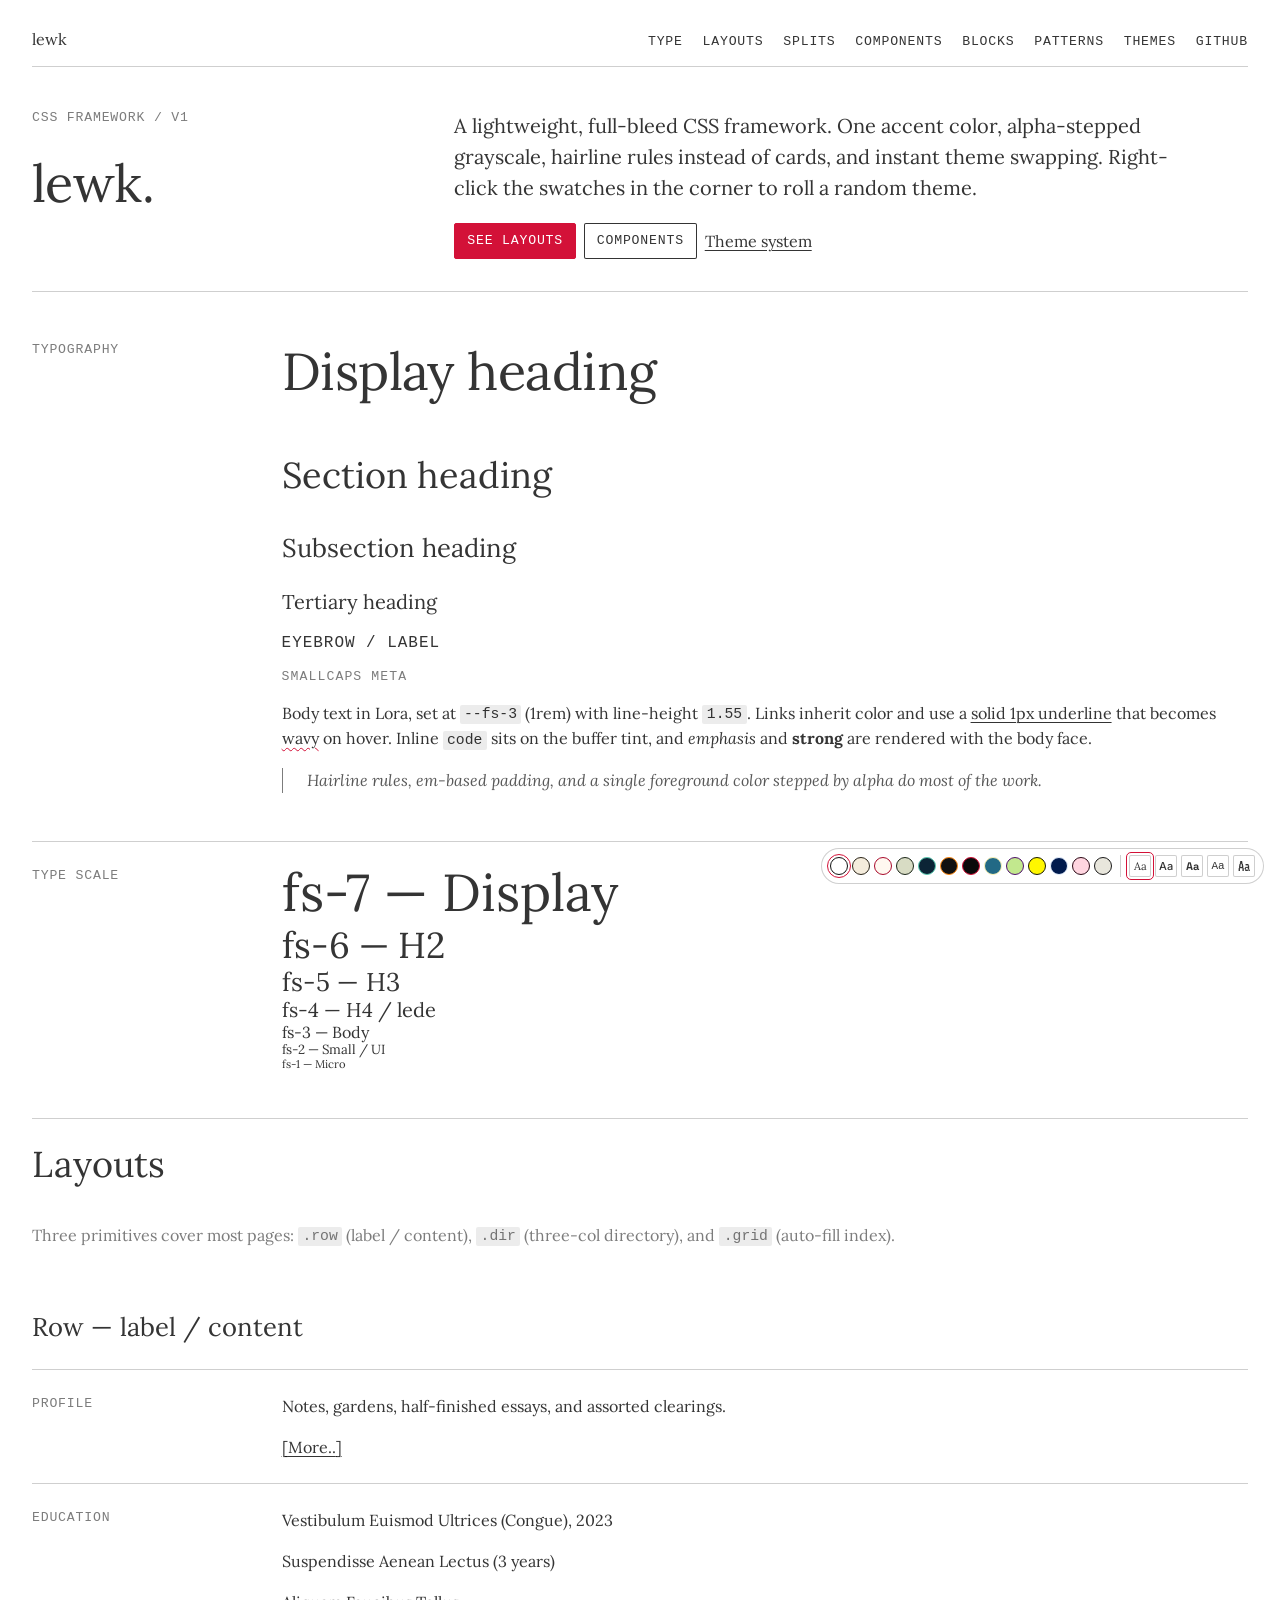
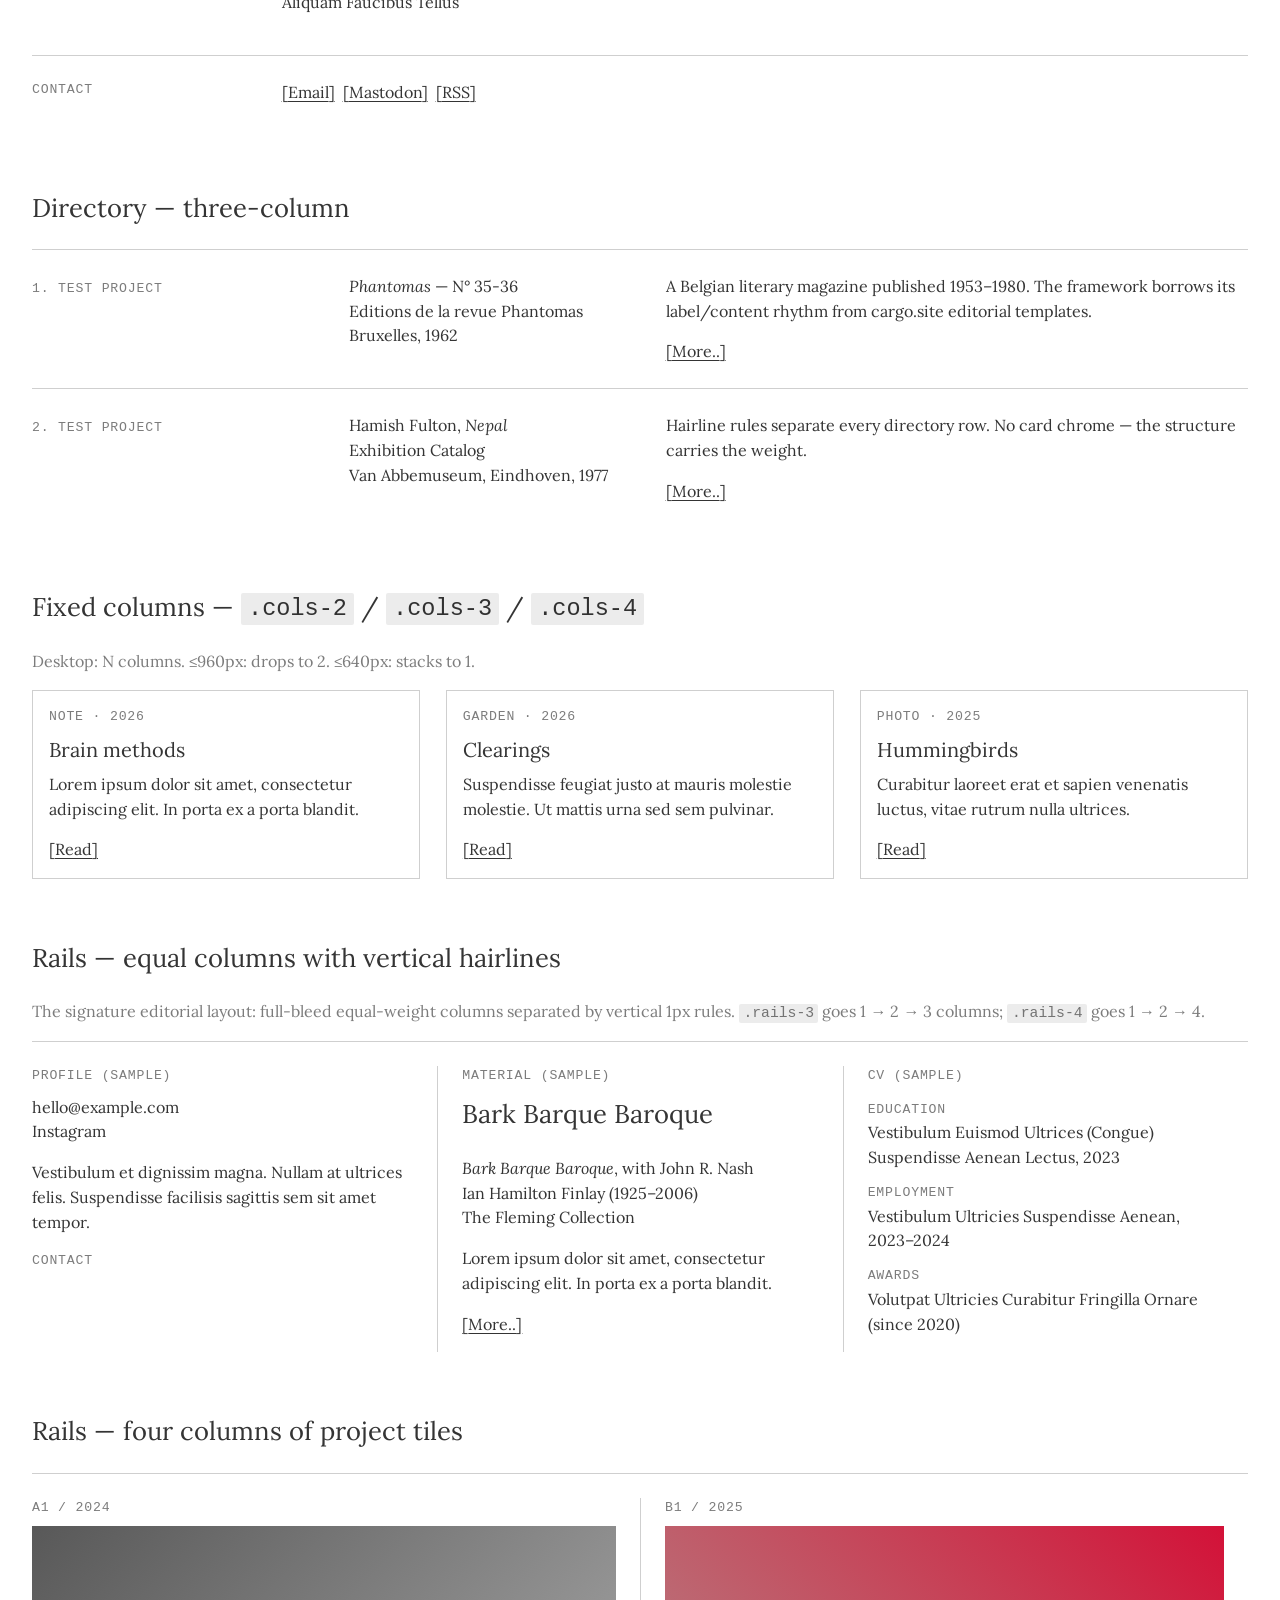
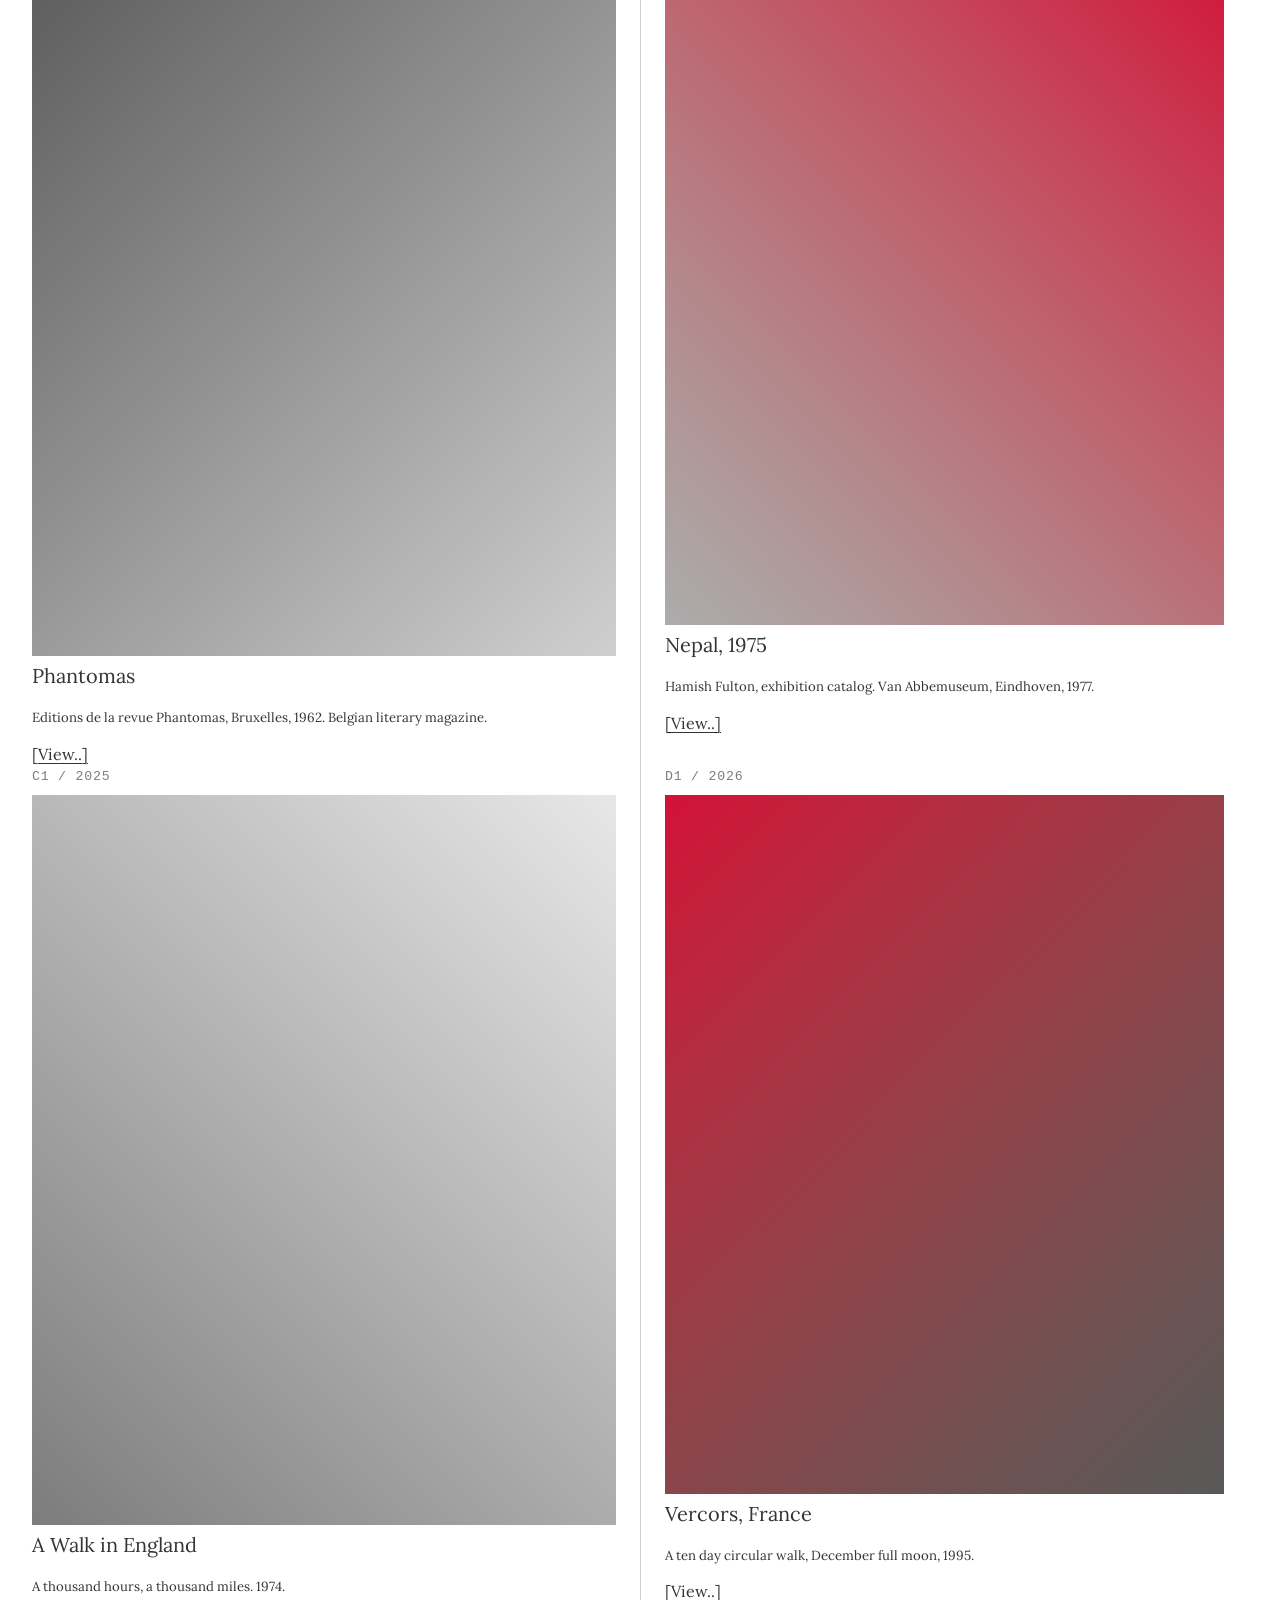
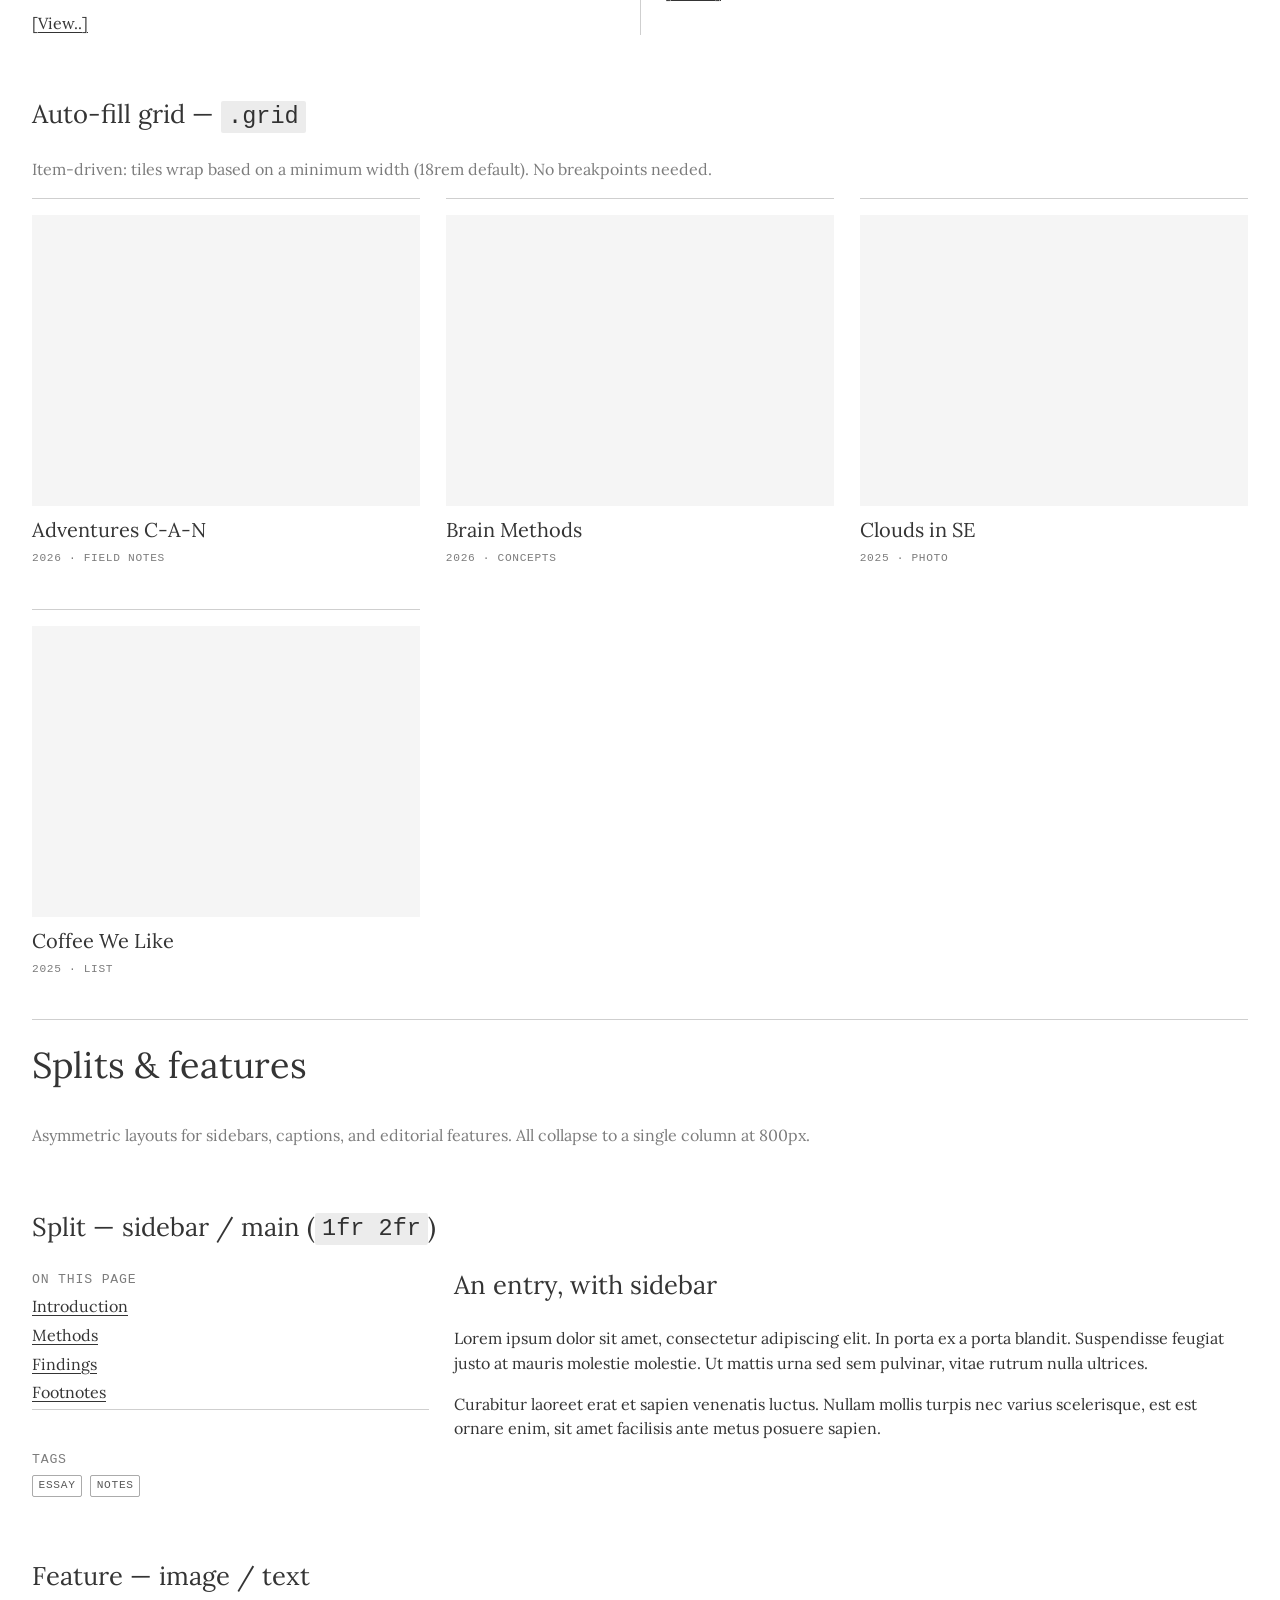
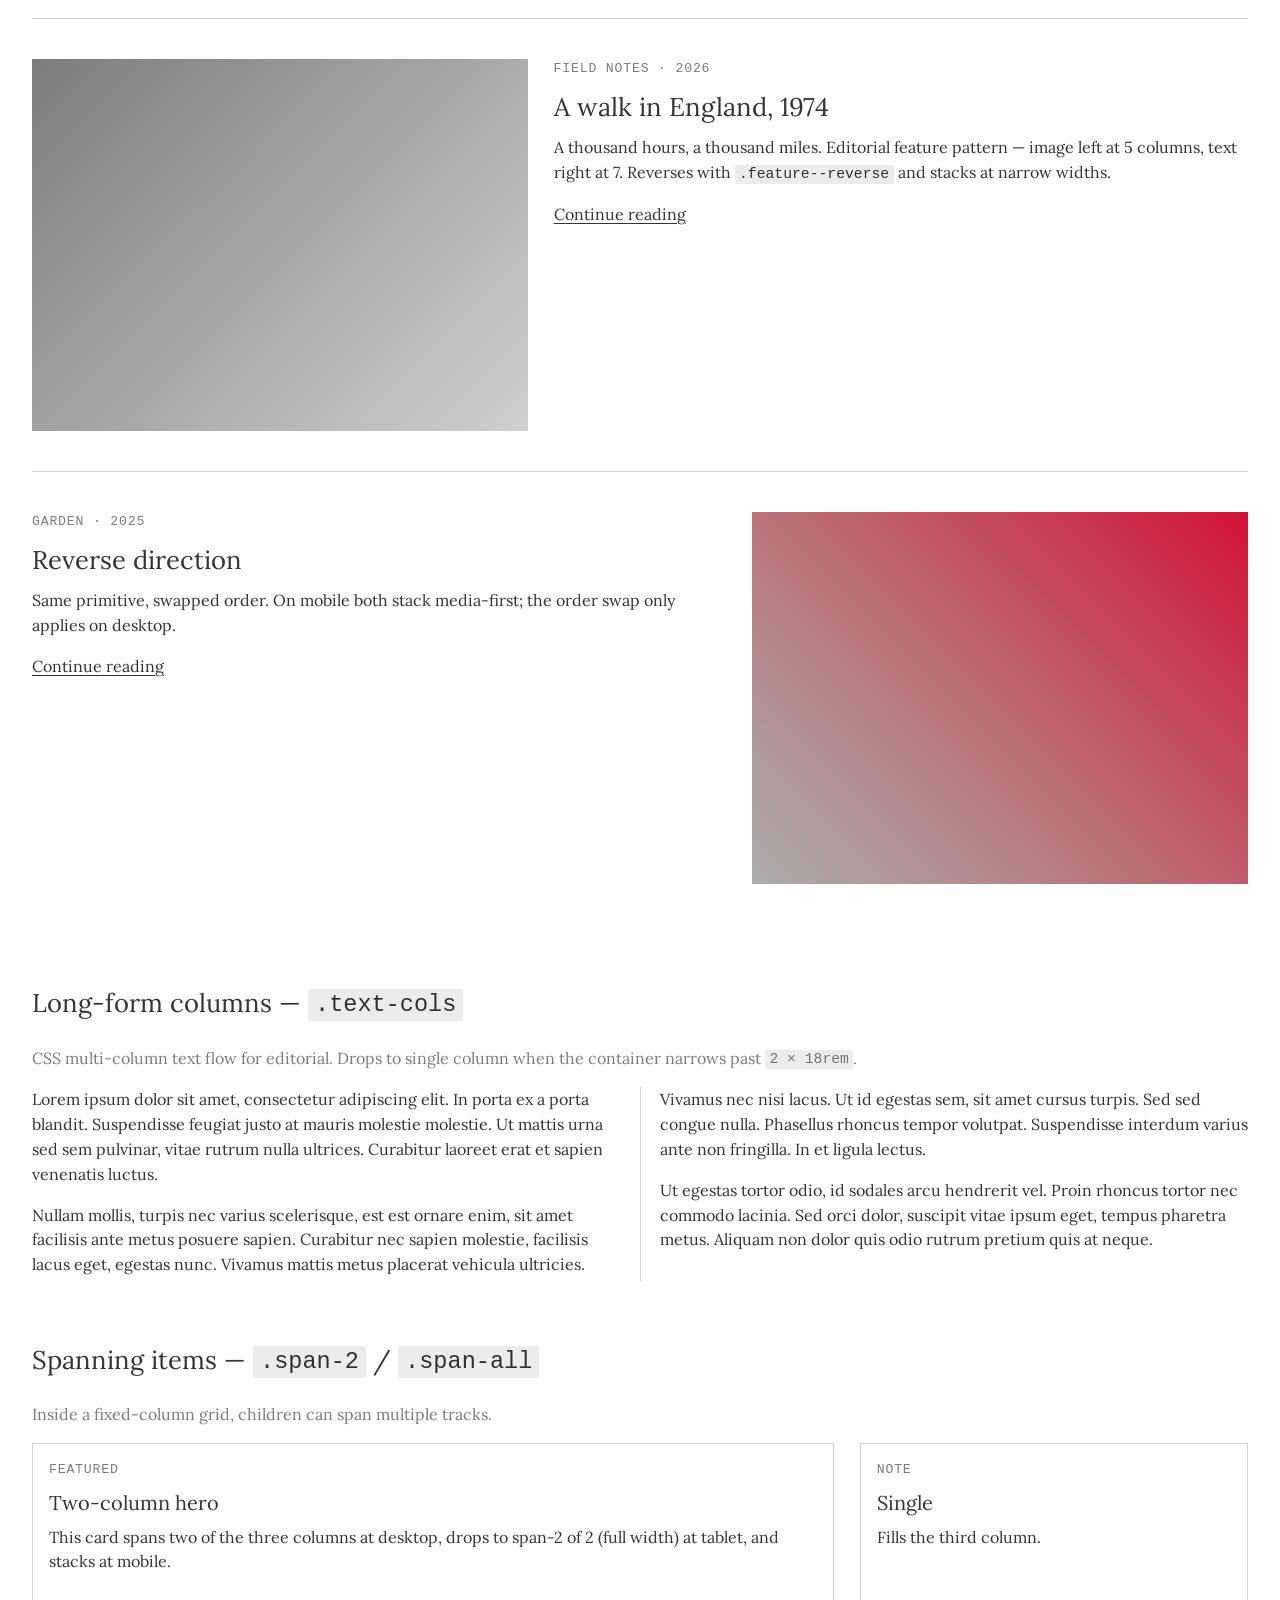
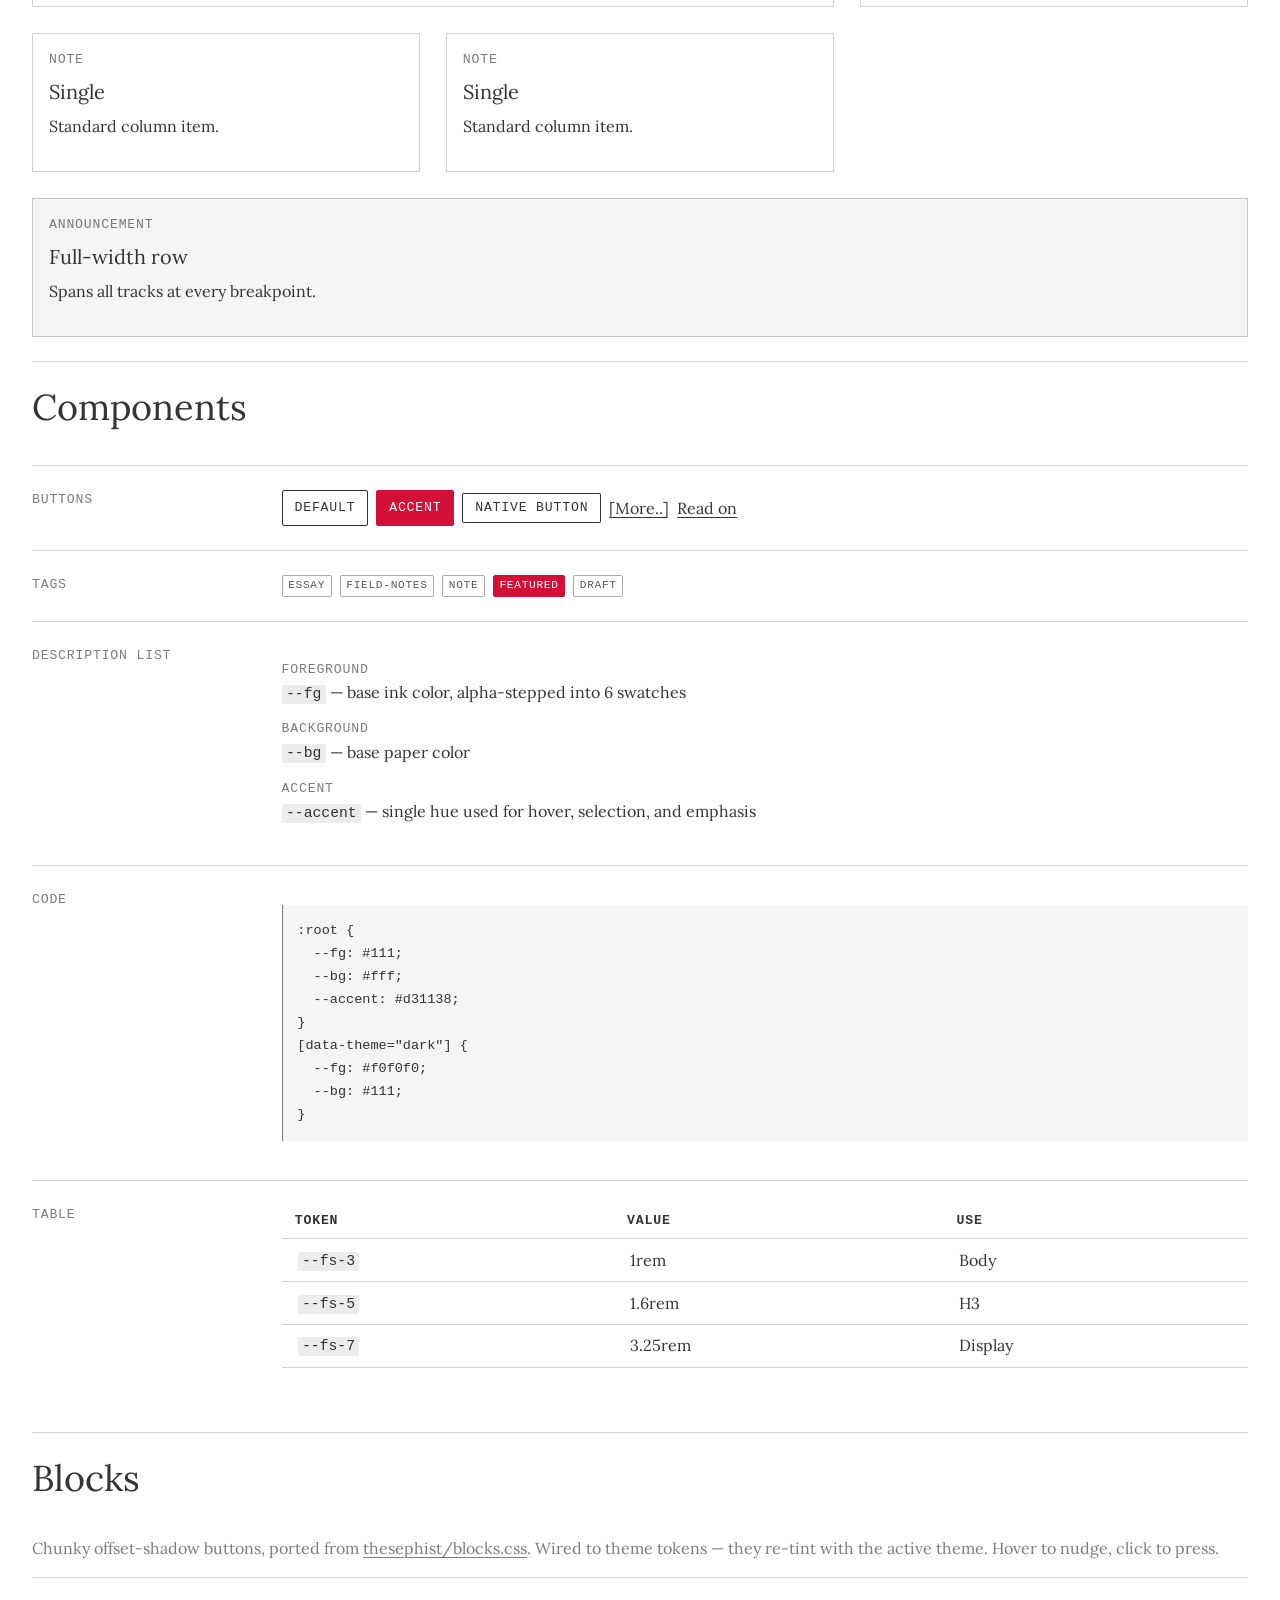
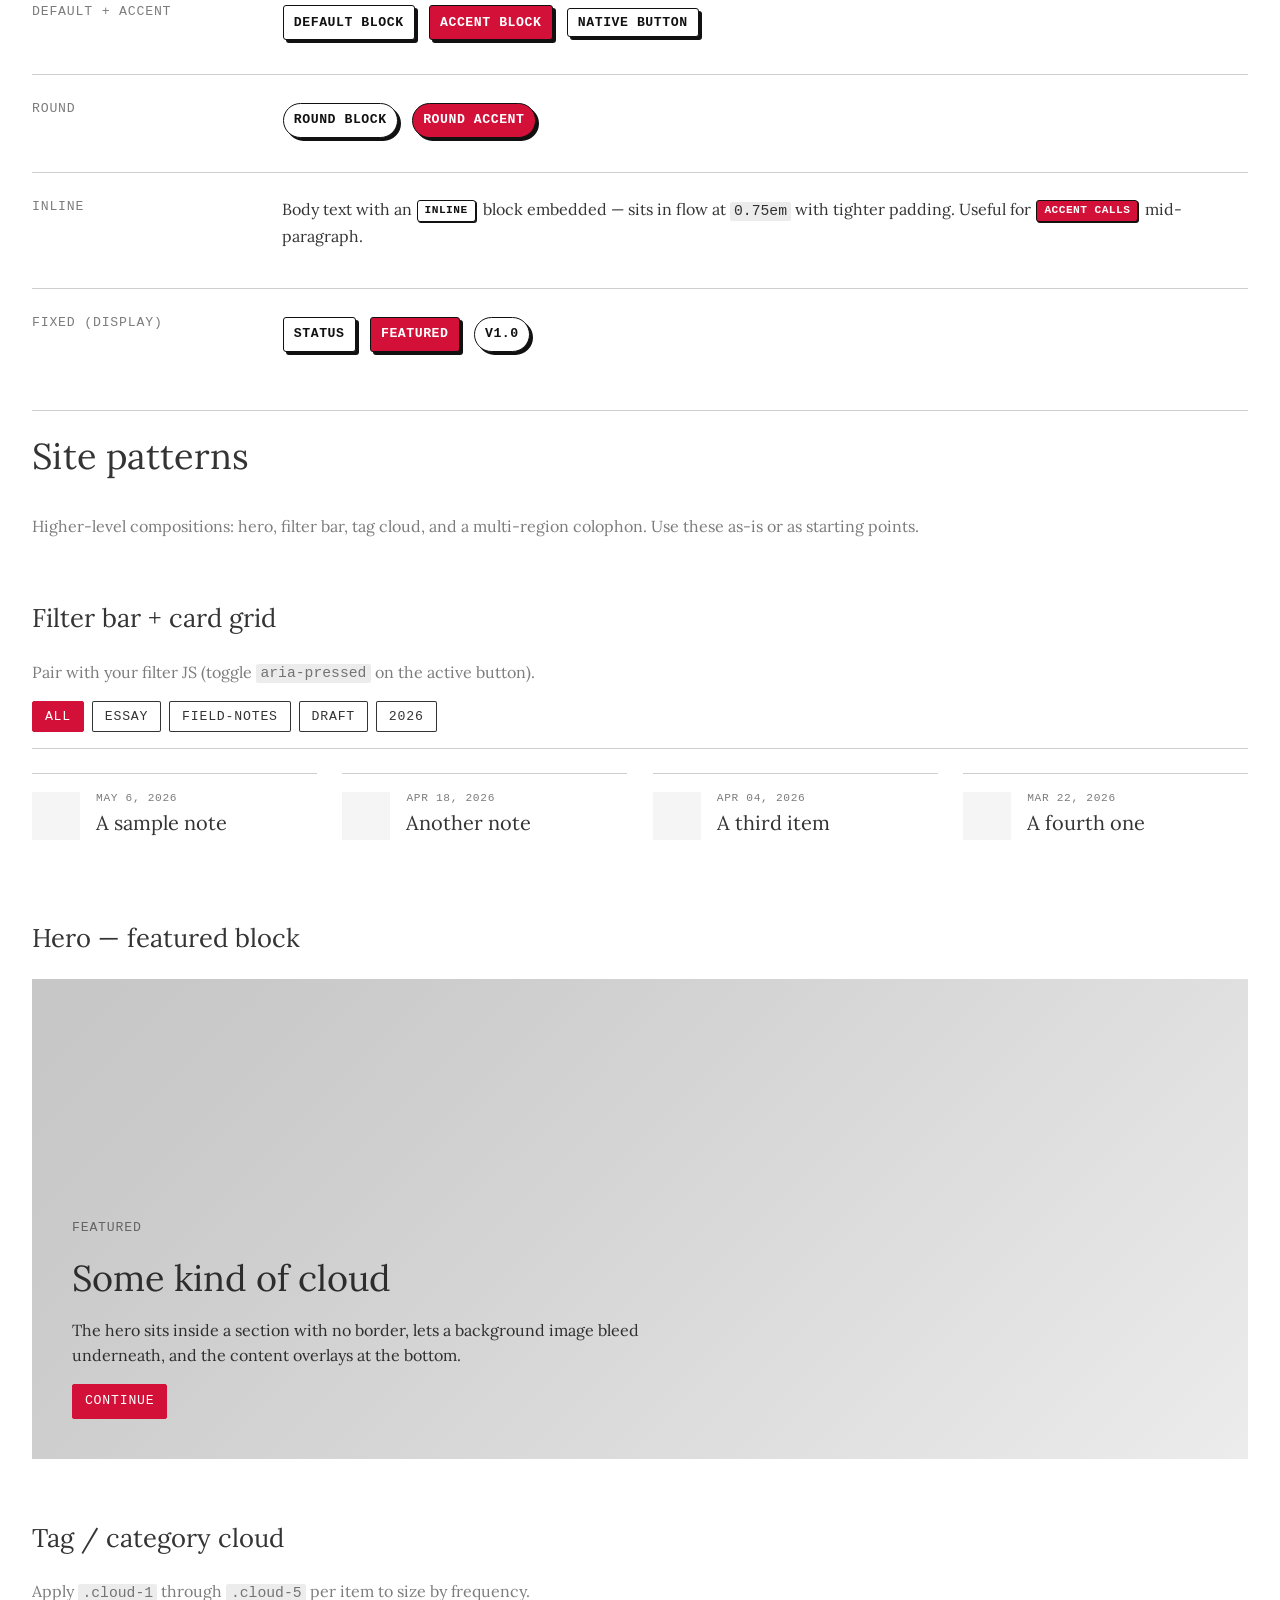
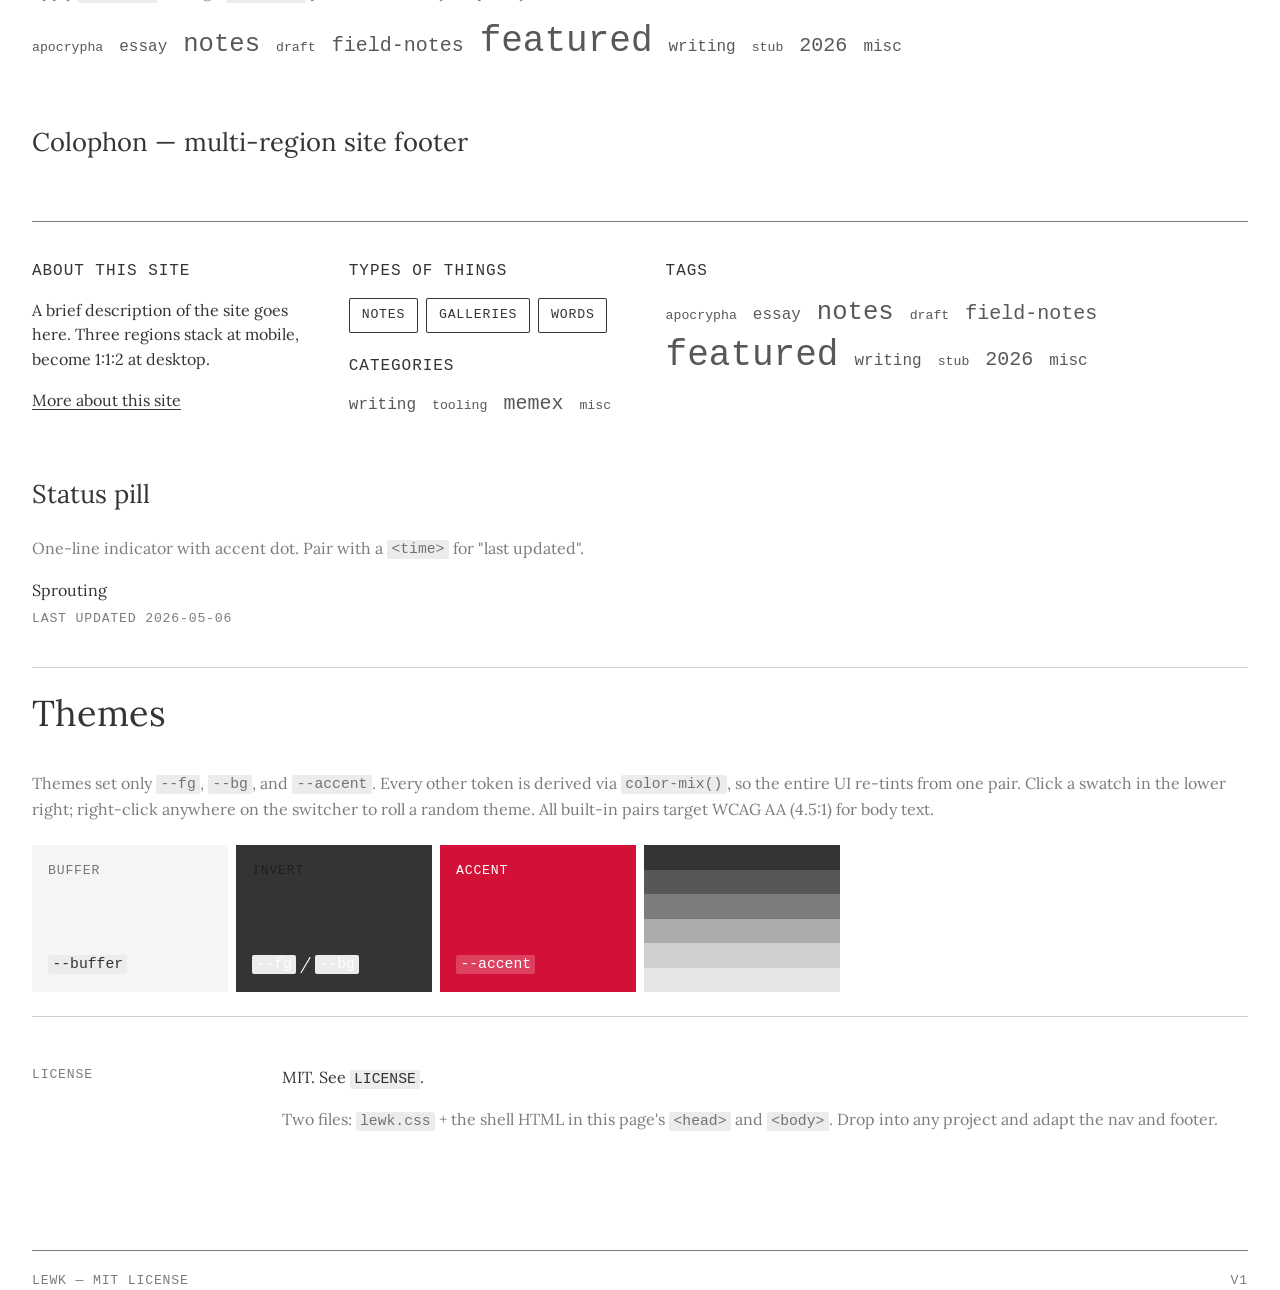
==== index.html @ 9cece164 "Initial commit: lewk v1 Minimal editorial CSS framework — one accent color, alpha-stepped grayscale," ====
<!DOCTYPE html>
<html lang="en" data-theme="light" data-font="serif">
<head>
  <meta charset="UTF-8">
  <meta name="viewport" content="width=device-width, initial-scale=1.0">
  <title>lewk — minimal editorial CSS framework</title>
  <meta name="description" content="A minimal editorial CSS framework. One foreground + one background + one accent per theme; everything else derives.">
  <link rel="icon" type="image/png" href="[data-uri]">

  <link rel="preconnect" href="https://fonts.googleapis.com">
  <link rel="preconnect" href="https://fonts.gstatic.com" crossorigin>
  <link href="https://fonts.googleapis.com/css2?family=Lora:ital,wght@0,400..700;1,400..700&family=Inter:wght@400;500;700&family=Space+Grotesk:wght@400;500;700&family=VT323&display=swap" rel="stylesheet">

  <link rel="stylesheet" href="./lewk.css">
</head>
<body>

<nav class="nav">
  <a class="brand" href="./">lewk</a>
  <a href="#typography">Type</a>
  <a href="#layouts">Layouts</a>
  <a href="#splits">Splits</a>
  <a href="#components">Components</a>
  <a href="#blocks">Blocks</a>
  <a href="#patterns">Patterns</a>
  <a href="#themes">Themes</a>
  <a href="https://github.com/">GitHub</a>
</nav>

<main class="page">

<section class="section">
  <div class="split">
    <div>
      <h6 class="meta">CSS framework / v1</h6>
      <h1 style="margin-top: var(--sp-2)">lewk.</h1>
    </div>
    <div>
      <p style="font-size: var(--fs-4); max-width: 36em;">
        A lightweight, full-bleed CSS framework. One accent color, alpha-stepped
        grayscale, hairline rules instead of cards, and instant theme swapping.
        Right-click the swatches in the corner to roll a random theme.
      </p>
      <div class="cluster" style="margin-top: var(--sp-3)">
        <a class="btn btn--accent" href="#layouts">See layouts</a>
        <a class="btn" href="#components">Components</a>
        <a class="link-arrow" href="#themes">Theme system</a>
      </div>
    </div>
  </div>
</section>

<section class="section" id="typography">
  <div class="row">
    <div class="label">Typography</div>
    <div class="stack">
      <h1>Display heading</h1>
      <h2>Section heading</h2>
      <h3>Subsection heading</h3>
      <h4>Tertiary heading</h4>
      <h5>Eyebrow / Label</h5>
      <h6>Smallcaps meta</h6>
      <p>Body text in Lora, set at <code>--fs-3</code> (1rem) with line-height <code>1.55</code>. Links inherit color and use a <a href="#">solid 1px underline</a> that becomes <a href="#" style="text-decoration-style:wavy;text-decoration-color:var(--accent)">wavy</a> on hover. Inline <code>code</code> sits on the buffer tint, and <em>emphasis</em> and <strong>strong</strong> are rendered with the body face.</p>
      <blockquote>Hairline rules, em-based padding, and a single foreground color stepped by alpha do most of the work.</blockquote>
    </div>
  </div>

  <div class="row">
    <div class="label">Type scale</div>
    <div class="stack-tight">
      <div style="font-size: var(--fs-7); line-height:1">fs-7 — Display</div>
      <div style="font-size: var(--fs-6); line-height:1">fs-6 — H2</div>
      <div style="font-size: var(--fs-5); line-height:1">fs-5 — H3</div>
      <div style="font-size: var(--fs-4); line-height:1">fs-4 — H4 / lede</div>
      <div style="font-size: var(--fs-3); line-height:1">fs-3 — Body</div>
      <div style="font-size: var(--fs-2); line-height:1">fs-2 — Small / UI</div>
      <div style="font-size: var(--fs-1); line-height:1">fs-1 — Micro</div>
    </div>
  </div>
</section>

<section class="section" id="layouts">
  <h2>Layouts</h2>
  <p class="muted">Three primitives cover most pages: <code>.row</code> (label / content), <code>.dir</code> (three-col directory), and <code>.grid</code> (auto-fill index).</p>

  <h3 style="margin-top: var(--sp-5)">Row — label / content</h3>
  <div class="row">
    <div class="label">Profile</div>
    <div>
      <p>Notes, gardens, half-finished essays, and assorted clearings.</p>
      <a class="link-bracket" href="#">More..</a>
    </div>
  </div>
  <div class="row">
    <div class="label">Education</div>
    <div class="stack-tight">
      <p>Vestibulum Euismod Ultrices (Congue), 2023</p>
      <p>Suspendisse Aenean Lectus (3 years)</p>
      <p>Aliquam Faucibus Tellus</p>
    </div>
  </div>
  <div class="row">
    <div class="label">Contact</div>
    <div class="cluster">
      <a class="link-bracket" href="#">Email</a>
      <a class="link-bracket" href="#">Mastodon</a>
      <a class="link-bracket" href="#">RSS</a>
    </div>
  </div>

  <h3 style="margin-top: var(--sp-5)">Directory — three-column</h3>
  <div class="dir">
    <div><span class="meta">1. Test Project</span></div>
    <div>
      <em>Phantomas</em> — N° 35-36<br>
      Editions de la revue Phantomas<br>
      Bruxelles, 1962
    </div>
    <div>
      <p>A Belgian literary magazine published 1953–1980. The framework borrows its label/content rhythm from cargo.site editorial templates.</p>
      <a class="link-bracket" href="#">More..</a>
    </div>
  </div>
  <div class="dir">
    <div><span class="meta">2. Test Project</span></div>
    <div>
      Hamish Fulton, <em>Nepal</em><br>
      Exhibition Catalog<br>
      Van Abbemuseum, Eindhoven, 1977
    </div>
    <div>
      <p>Hairline rules separate every directory row. No card chrome — the structure carries the weight.</p>
      <a class="link-bracket" href="#">More..</a>
    </div>
  </div>

  <h3 style="margin-top: var(--sp-5)">Fixed columns — <code>.cols-2</code> / <code>.cols-3</code> / <code>.cols-4</code></h3>
  <p class="muted">Desktop: N columns. ≤960px: drops to 2. ≤640px: stacks to 1.</p>

  <div class="cols cols-3" style="margin-top: var(--sp-3)">
    <div class="card--boxed">
      <div class="meta">Note · 2026</div>
      <h4 style="margin: var(--sp-2) 0">Brain methods</h4>
      <p>Lorem ipsum dolor sit amet, consectetur adipiscing elit. In porta ex a porta blandit.</p>
      <a class="link-bracket" href="#">Read</a>
    </div>
    <div class="card--boxed">
      <div class="meta">Garden · 2026</div>
      <h4 style="margin: var(--sp-2) 0">Clearings</h4>
      <p>Suspendisse feugiat justo at mauris molestie molestie. Ut mattis urna sed sem pulvinar.</p>
      <a class="link-bracket" href="#">Read</a>
    </div>
    <div class="card--boxed">
      <div class="meta">Photo · 2025</div>
      <h4 style="margin: var(--sp-2) 0">Hummingbirds</h4>
      <p>Curabitur laoreet erat et sapien venenatis luctus, vitae rutrum nulla ultrices.</p>
      <a class="link-bracket" href="#">Read</a>
    </div>
  </div>

  <h3 style="margin-top: var(--sp-5)">Rails — equal columns with vertical hairlines</h3>
  <p class="muted">The signature editorial layout: full-bleed equal-weight columns separated by vertical 1px rules. <code>.rails-3</code> goes 1 → 2 → 3 columns; <code>.rails-4</code> goes 1 → 2 → 4.</p>

  <div class="rails rails-3" style="margin-top: var(--sp-3); border-top: var(--rule); padding-top: var(--sp-4)">
    <div>
      <div class="meta">Profile (Sample)</div>
      <p style="margin-top: var(--sp-2)">hello@example.com<br>Instagram</p>
      <p>Vestibulum et dignissim magna. Nullam at ultrices felis. Suspendisse facilisis sagittis sem sit amet tempor.</p>
      <div class="meta" style="margin-top: var(--sp-3)">Contact</div>
    </div>
    <div>
      <div class="meta">Material (Sample)</div>
      <h4 style="margin: var(--sp-2) 0 var(--sp-3); font-family: var(--font-display); font-size: var(--fs-5)">Bark Barque Baroque</h4>
      <p><em>Bark Barque Baroque</em>, with John R. Nash<br>Ian Hamilton Finlay (1925–2006)<br>The Fleming Collection</p>
      <p>Lorem ipsum dolor sit amet, consectetur adipiscing elit. In porta ex a porta blandit.</p>
      <a class="link-bracket" href="#">More..</a>
    </div>
    <div>
      <div class="meta">CV (Sample)</div>
      <dl>
        <dt>Education</dt>
        <dd>Vestibulum Euismod Ultrices (Congue)<br>Suspendisse Aenean Lectus, 2023</dd>
        <dt>Employment</dt>
        <dd>Vestibulum Ultricies Suspendisse Aenean, 2023–2024</dd>
        <dt>Awards</dt>
        <dd>Volutpat Ultricies Curabitur Fringilla Ornare (since 2020)</dd>
      </dl>
    </div>
  </div>

  <h3 style="margin-top: var(--sp-5)">Rails — four columns of project tiles</h3>
  <div class="rails rails-4" style="margin-top: var(--sp-3); border-top: var(--rule); padding-top: var(--sp-4)">
    <div>
      <div class="meta">A1 / 2024</div>
      <div style="aspect-ratio: 4/5; background: linear-gradient(135deg, var(--swatch-2), var(--swatch-5)); margin: var(--sp-2) 0"></div>
      <h5 style="font-family: var(--font-display); font-size: var(--fs-4); text-transform: none; letter-spacing: 0">Phantomas</h5>
      <p class="small">Editions de la revue Phantomas, Bruxelles, 1962. Belgian literary magazine.</p>
      <a class="link-bracket" href="#">View..</a>
    </div>
    <div>
      <div class="meta">B1 / 2025</div>
      <div style="aspect-ratio: 4/5; background: linear-gradient(225deg, var(--accent), var(--swatch-4)); margin: var(--sp-2) 0"></div>
      <h5 style="font-family: var(--font-display); font-size: var(--fs-4); text-transform: none; letter-spacing: 0">Nepal, 1975</h5>
      <p class="small">Hamish Fulton, exhibition catalog. Van Abbemuseum, Eindhoven, 1977.</p>
      <a class="link-bracket" href="#">View..</a>
    </div>
    <div>
      <div class="meta">C1 / 2025</div>
      <div style="aspect-ratio: 4/5; background: linear-gradient(45deg, var(--swatch-3), var(--swatch-6)); margin: var(--sp-2) 0"></div>
      <h5 style="font-family: var(--font-display); font-size: var(--fs-4); text-transform: none; letter-spacing: 0">A Walk in England</h5>
      <p class="small">A thousand hours, a thousand miles. 1974.</p>
      <a class="link-bracket" href="#">View..</a>
    </div>
    <div>
      <div class="meta">D1 / 2026</div>
      <div style="aspect-ratio: 4/5; background: linear-gradient(315deg, var(--swatch-2), var(--accent)); margin: var(--sp-2) 0"></div>
      <h5 style="font-family: var(--font-display); font-size: var(--fs-4); text-transform: none; letter-spacing: 0">Vercors, France</h5>
      <p class="small">A ten day circular walk, December full moon, 1995.</p>
      <a class="link-bracket" href="#">View..</a>
    </div>
  </div>

  <h3 style="margin-top: var(--sp-5)">Auto-fill grid — <code>.grid</code></h3>
  <p class="muted">Item-driven: tiles wrap based on a minimum width (18rem default). No breakpoints needed.</p>
  <div class="grid">
    <a class="card" href="#">
      <div class="card-thumb"></div>
      <div class="card-title">Adventures C-A-N</div>
      <div class="card-meta">2026 · Field notes</div>
    </a>
    <a class="card" href="#">
      <div class="card-thumb"></div>
      <div class="card-title">Brain Methods</div>
      <div class="card-meta">2026 · Concepts</div>
    </a>
    <a class="card" href="#">
      <div class="card-thumb"></div>
      <div class="card-title">Clouds in SE</div>
      <div class="card-meta">2025 · Photo</div>
    </a>
    <a class="card" href="#">
      <div class="card-thumb"></div>
      <div class="card-title">Coffee We Like</div>
      <div class="card-meta">2025 · List</div>
    </a>
  </div>
</section>

<section class="section" id="splits">
  <h2>Splits &amp; features</h2>
  <p class="muted">Asymmetric layouts for sidebars, captions, and editorial features. All collapse to a single column at 800px.</p>

  <h3 style="margin-top: var(--sp-5)">Split — sidebar / main (<code>1fr 2fr</code>)</h3>
  <div class="split">
    <aside class="stack-tight">
      <div class="meta">On this page</div>
      <a href="#" style="display:block">Introduction</a>
      <a href="#" style="display:block">Methods</a>
      <a href="#" style="display:block">Findings</a>
      <a href="#" style="display:block">Footnotes</a>
      <hr>
      <div class="meta">Tags</div>
      <div class="cluster">
        <a class="tag" href="#">essay</a>
        <a class="tag" href="#">notes</a>
      </div>
    </aside>
    <article>
      <h3 style="margin-top:0">An entry, with sidebar</h3>
      <p>Lorem ipsum dolor sit amet, consectetur adipiscing elit. In porta ex a porta blandit. Suspendisse feugiat justo at mauris molestie molestie. Ut mattis urna sed sem pulvinar, vitae rutrum nulla ultrices.</p>
      <p>Curabitur laoreet erat et sapien venenatis luctus. Nullam mollis turpis nec varius scelerisque, est est ornare enim, sit amet facilisis ante metus posuere sapien.</p>
    </article>
  </div>

  <h3 style="margin-top: var(--sp-5)">Feature — image / text</h3>
  <div class="feature">
    <div class="feature-media" style="background: linear-gradient(135deg, var(--swatch-3), var(--swatch-5))"></div>
    <div>
      <div class="meta">Field notes · 2026</div>
      <h3 style="margin: var(--sp-2) 0">A walk in England, 1974</h3>
      <p>A thousand hours, a thousand miles. Editorial feature pattern — image left at 5 columns, text right at 7. Reverses with <code>.feature--reverse</code> and stacks at narrow widths.</p>
      <a class="link-arrow" href="#">Continue reading</a>
    </div>
  </div>

  <div class="feature feature--reverse">
    <div class="feature-media" style="background: linear-gradient(225deg, var(--accent), var(--swatch-4))"></div>
    <div>
      <div class="meta">Garden · 2025</div>
      <h3 style="margin: var(--sp-2) 0">Reverse direction</h3>
      <p>Same primitive, swapped order. On mobile both stack media-first; the order swap only applies on desktop.</p>
      <a class="link-arrow" href="#">Continue reading</a>
    </div>
  </div>

  <h3 style="margin-top: var(--sp-5)">Long-form columns — <code>.text-cols</code></h3>
  <p class="muted">CSS multi-column text flow for editorial. Drops to single column when the container narrows past <code>2 × 18rem</code>.</p>
  <div class="text-cols" style="margin-top: var(--sp-3)">
    <p>Lorem ipsum dolor sit amet, consectetur adipiscing elit. In porta ex a porta blandit. Suspendisse feugiat justo at mauris molestie molestie. Ut mattis urna sed sem pulvinar, vitae rutrum nulla ultrices. Curabitur laoreet erat et sapien venenatis luctus.</p>
    <p>Nullam mollis, turpis nec varius scelerisque, est est ornare enim, sit amet facilisis ante metus posuere sapien. Curabitur nec sapien molestie, facilisis lacus eget, egestas nunc. Vivamus mattis metus placerat vehicula ultricies.</p>
    <p>Vivamus nec nisi lacus. Ut id egestas sem, sit amet cursus turpis. Sed sed congue nulla. Phasellus rhoncus tempor volutpat. Suspendisse interdum varius ante non fringilla. In et ligula lectus.</p>
    <p>Ut egestas tortor odio, id sodales arcu hendrerit vel. Proin rhoncus tortor nec commodo lacinia. Sed orci dolor, suscipit vitae ipsum eget, tempus pharetra metus. Aliquam non dolor quis odio rutrum pretium quis at neque.</p>
  </div>

  <h3 style="margin-top: var(--sp-5)">Spanning items — <code>.span-2</code> / <code>.span-all</code></h3>
  <p class="muted">Inside a fixed-column grid, children can span multiple tracks.</p>
  <div class="cols cols-3" style="margin-top: var(--sp-3)">
    <div class="card--boxed span-2"><div class="meta">Featured</div><h4 style="margin: var(--sp-2) 0">Two-column hero</h4><p>This card spans two of the three columns at desktop, drops to span-2 of 2 (full width) at tablet, and stacks at mobile.</p></div>
    <div class="card--boxed"><div class="meta">Note</div><h4 style="margin: var(--sp-2) 0">Single</h4><p>Fills the third column.</p></div>
    <div class="card--boxed"><div class="meta">Note</div><h4 style="margin: var(--sp-2) 0">Single</h4><p>Standard column item.</p></div>
    <div class="card--boxed"><div class="meta">Note</div><h4 style="margin: var(--sp-2) 0">Single</h4><p>Standard column item.</p></div>
    <div class="card--boxed span-all" style="background: var(--buffer)"><div class="meta">Announcement</div><h4 style="margin: var(--sp-2) 0">Full-width row</h4><p>Spans all tracks at every breakpoint.</p></div>
  </div>
</section>

<section class="section" id="components">
  <h2>Components</h2>

  <div class="row">
    <div class="label">Buttons</div>
    <div class="cluster">
      <a class="btn" href="#">Default</a>
      <a class="btn btn--accent" href="#">Accent</a>
      <button class="btn">Native button</button>
      <a class="link-bracket" href="#">More..</a>
      <a class="link-arrow" href="#">Read on</a>
    </div>
  </div>

  <div class="row">
    <div class="label">Tags</div>
    <div class="cluster">
      <a class="tag" href="#">essay</a>
      <a class="tag" href="#">field-notes</a>
      <a class="tag" href="#">note</a>
      <a class="tag tag--accent" href="#">featured</a>
      <a class="tag" href="#">draft</a>
    </div>
  </div>

  <div class="row">
    <div class="label">Description list</div>
    <div>
      <dl>
        <dt>Foreground</dt>
        <dd><code>--fg</code> — base ink color, alpha-stepped into 6 swatches</dd>
        <dt>Background</dt>
        <dd><code>--bg</code> — base paper color</dd>
        <dt>Accent</dt>
        <dd><code>--accent</code> — single hue used for hover, selection, and emphasis</dd>
      </dl>
    </div>
  </div>

  <div class="row">
    <div class="label">Code</div>
    <div>
<pre><code>:root {
  --fg: #111;
  --bg: #fff;
  --accent: #d31138;
}
[data-theme="dark"] {
  --fg: #f0f0f0;
  --bg: #111;
}</code></pre>
    </div>
  </div>

  <div class="row">
    <div class="label">Table</div>
    <div>
      <table>
        <thead><tr><th>Token</th><th>Value</th><th>Use</th></tr></thead>
        <tbody>
          <tr><td><code>--fs-3</code></td><td>1rem</td><td>Body</td></tr>
          <tr><td><code>--fs-5</code></td><td>1.6rem</td><td>H3</td></tr>
          <tr><td><code>--fs-7</code></td><td>3.25rem</td><td>Display</td></tr>
        </tbody>
      </table>
    </div>
  </div>
</section>

<section class="section" id="blocks">
  <h2>Blocks</h2>
  <p class="muted">Chunky offset-shadow buttons, ported from <a href="https://github.com/thesephist/blocks.css/">thesephist/blocks.css</a>. Wired to theme tokens — they re-tint with the active theme. Hover to nudge, click to press.</p>

  <div class="row">
    <div class="label">Default + accent</div>
    <div class="cluster">
      <a class="block" href="#">Default block</a>
      <a class="block block--accent" href="#">Accent block</a>
      <button class="block">Native button</button>
    </div>
  </div>

  <div class="row">
    <div class="label">Round</div>
    <div class="cluster">
      <a class="block block--round" href="#">Round block</a>
      <a class="block block--round block--accent" href="#">Round accent</a>
    </div>
  </div>

  <div class="row">
    <div class="label">Inline</div>
    <div>
      <p>Body text with an <a class="block block--inline" href="#">inline</a> block embedded — sits in flow at <code>0.75em</code> with tighter padding. Useful for <a class="block block--inline block--accent" href="#">accent calls</a> mid-paragraph.</p>
    </div>
  </div>

  <div class="row">
    <div class="label">Fixed (display)</div>
    <div class="cluster">
      <span class="block block--fixed">Status</span>
      <span class="block block--fixed block--accent">Featured</span>
      <span class="block block--fixed block--round">v1.0</span>
    </div>
  </div>
</section>

<section class="section" id="patterns">
  <h2>Site patterns</h2>
  <p class="muted">Higher-level compositions: hero, filter bar, tag cloud, and a multi-region colophon. Use these as-is or as starting points.</p>

  <h3 style="margin-top: var(--sp-5)">Filter bar + card grid</h3>
  <p class="muted">Pair with your filter JS (toggle <code>aria-pressed</code> on the active button).</p>
  <div class="filter-bar">
    <button class="btn" aria-pressed="true">All</button>
    <button class="btn">essay</button>
    <button class="btn">field-notes</button>
    <button class="btn">draft</button>
    <button class="btn">2026</button>
  </div>
  <div class="cols cols-4">
    <a class="card card--row" href="#">
      <div class="card-thumb"></div>
      <div>
        <div class="card-meta">May 6, 2026</div>
        <div class="card-title">A sample note</div>
      </div>
    </a>
    <a class="card card--row" href="#">
      <div class="card-thumb"></div>
      <div>
        <div class="card-meta">Apr 18, 2026</div>
        <div class="card-title">Another note</div>
      </div>
    </a>
    <a class="card card--row" href="#">
      <div class="card-thumb"></div>
      <div>
        <div class="card-meta">Apr 04, 2026</div>
        <div class="card-title">A third item</div>
      </div>
    </a>
    <a class="card card--row" href="#">
      <div class="card-thumb"></div>
      <div>
        <div class="card-meta">Mar 22, 2026</div>
        <div class="card-title">A fourth one</div>
      </div>
    </a>
  </div>

  <h3 style="margin-top: var(--sp-5)">Hero — featured block</h3>
  <div class="hero" style="background-image: linear-gradient(135deg, var(--swatch-5), var(--buffer-strong))">
    <div class="hero-content">
      <div class="meta">Featured</div>
      <h2 style="margin: var(--sp-2) 0">Some kind of cloud</h2>
      <p>The hero sits inside a section with no border, lets a background image bleed underneath, and the content overlays at the bottom.</p>
      <a class="btn btn--accent" href="#">Continue</a>
    </div>
  </div>

  <h3 style="margin-top: var(--sp-5)">Tag / category cloud</h3>
  <p class="muted">Apply <code>.cloud-1</code> through <code>.cloud-5</code> per item to size by frequency.</p>
  <div class="cloud">
    <a href="#" class="cloud-1">apocrypha</a>
    <a href="#" class="cloud-2">essay</a>
    <a href="#" class="cloud-4">notes</a>
    <a href="#" class="cloud-1">draft</a>
    <a href="#" class="cloud-3">field-notes</a>
    <a href="#" class="cloud-5">featured</a>
    <a href="#" class="cloud-2">writing</a>
    <a href="#" class="cloud-1">stub</a>
    <a href="#" class="cloud-3">2026</a>
    <a href="#" class="cloud-2">misc</a>
  </div>

  <h3 style="margin-top: var(--sp-5)">Colophon — multi-region site footer</h3>
  <div class="colophon">
    <section>
      <h5>About this site</h5>
      <p>A brief description of the site goes here. Three regions stack at mobile, become 1:1:2 at desktop.</p>
      <a class="link-arrow" href="#">More about this site</a>
    </section>
    <section>
      <h5>Types of things</h5>
      <div class="cluster">
        <a class="btn" href="#">notes</a>
        <a class="btn" href="#">galleries</a>
        <a class="btn" href="#">words</a>
      </div>
      <h5 style="margin-top: var(--sp-4)">Categories</h5>
      <div class="cloud">
        <a href="#" class="cloud-2">writing</a>
        <a href="#" class="cloud-1">tooling</a>
        <a href="#" class="cloud-3">memex</a>
        <a href="#" class="cloud-1">misc</a>
      </div>
    </section>
    <section>
      <h5>Tags</h5>
      <div class="cloud">
        <a href="#" class="cloud-1">apocrypha</a>
        <a href="#" class="cloud-2">essay</a>
        <a href="#" class="cloud-4">notes</a>
        <a href="#" class="cloud-1">draft</a>
        <a href="#" class="cloud-3">field-notes</a>
        <a href="#" class="cloud-5">featured</a>
        <a href="#" class="cloud-2">writing</a>
        <a href="#" class="cloud-1">stub</a>
        <a href="#" class="cloud-3">2026</a>
        <a href="#" class="cloud-2">misc</a>
      </div>
    </section>
  </div>

  <h3 style="margin-top: var(--sp-5)">Status pill</h3>
  <p class="muted">One-line indicator with accent dot. Pair with a <code>&lt;time&gt;</code> for "last updated".</p>
  <span class="status">Sprouting</span>
  <p class="meta" style="margin-top: var(--sp-2)">Last updated 2026-05-06</p>
</section>

<section class="section" id="themes">
  <h2>Themes</h2>
  <p class="muted">Themes set only <code>--fg</code>, <code>--bg</code>, and <code>--accent</code>. Every other token is derived via <code>color-mix()</code>, so the entire UI re-tints from one pair. Click a swatch in the lower right; right-click anywhere on the switcher to roll a random theme. All built-in pairs target WCAG AA (4.5:1) for body text.</p>

  <div class="grid grid--dense" style="margin-top: var(--sp-4)">
    <div class="fill-bg" style="aspect-ratio: 4/3; display:flex; flex-direction:column; justify-content:space-between; padding: var(--sp-3)">
      <span class="meta">Buffer</span>
      <span><code>--buffer</code></span>
    </div>
    <div class="invert" style="aspect-ratio: 4/3; display:flex; flex-direction:column; justify-content:space-between; padding: var(--sp-3)">
      <span class="meta">Invert</span>
      <span><code>--fg</code> / <code>--bg</code></span>
    </div>
    <div style="aspect-ratio: 4/3; display:flex; flex-direction:column; justify-content:space-between; padding: var(--sp-3); background: var(--accent); color: var(--bg)">
      <span class="meta" style="color:inherit">Accent</span>
      <span><code style="background:rgba(255,255,255,.2)">--accent</code></span>
    </div>
    <div style="aspect-ratio: 4/3; display:grid; grid-template-rows: repeat(6,1fr)">
      <div style="background:var(--swatch-1)"></div>
      <div style="background:var(--swatch-2)"></div>
      <div style="background:var(--swatch-3)"></div>
      <div style="background:var(--swatch-4)"></div>
      <div style="background:var(--swatch-5)"></div>
      <div style="background:var(--swatch-6)"></div>
    </div>
  </div>
</section>

<section class="section">
  <div class="row">
    <div class="label">License</div>
    <div>
      <p>MIT. See <code>LICENSE</code>.</p>
      <p class="muted">Two files: <code>lewk.css</code> + the shell HTML in this page's <code>&lt;head&gt;</code> and <code>&lt;body&gt;</code>. Drop into any project and adapt the nav and footer.</p>
    </div>
  </div>
</section>

</main>

<footer class="footer">
  <span>lewk — MIT license</span>
  <span class="meta">v1</span>
</footer>

<div class="themer" role="group" aria-label="Theme and font">
  <div class="themer-group">
    <button data-theme-set="light"     title="light"     style="background:#fff;border-color:#111"></button>
    <button data-theme-set="paper"     title="paper"     style="background:#f4ecdc;border-color:#2a2418"></button>
    <button data-theme-set="hot"       title="hot"       style="background:#fff8f0;border-color:#a8092b"></button>
    <button data-theme-set="moss"      title="moss"      style="background:#d8dcc4;border-color:#1b2618"></button>
    <button data-theme-set="ocean"     title="ocean"     style="background:#0c2436;border-color:#5acab1"></button>
    <button data-theme-set="dark"      title="dark"      style="background:#111;border-color:#ff8a14"></button>
    <button data-theme-set="noir"      title="noir"      style="background:#0a0a0a;border-color:#d31138"></button>
    <button data-theme-set="lagoon"    title="lagoon"    style="background:#226985;border-color:#fdf4b6"></button>
    <button data-theme-set="iris"      title="iris"      style="background:#c2e88e;border-color:#4e0e6c"></button>
    <button data-theme-set="lemon"     title="lemon"     style="background:#fff700;border-color:#1a1a00"></button>
    <button data-theme-set="blueprint" title="blueprint" style="background:#001a4d;border-color:#e6f0ff"></button>
    <button data-theme-set="rose"      title="rose"      style="background:#ffd5e0;border-color:#2a0814"></button>
    <button data-theme-set="newsprint" title="newsprint" style="background:#e8e6dc;border-color:#1a1a1a"></button>
  </div>
  <div class="themer-divider"></div>
  <div class="themer-group">
    <button data-font-set="serif" title="serif" style="font-family: Lora, serif">Aa</button>
    <button data-font-set="sans"  title="sans"  style="font-family: Inter, sans-serif; font-weight: 500">Aa</button>
    <button data-font-set="block" title="block" style="font-family: 'Space Grotesk', sans-serif; font-weight: 700">Aa</button>
    <button data-font-set="mono"  title="mono"  style="font-family: ui-monospace, monospace">Aa</button>
    <button data-font-set="pixel" title="pixel" style="font-family: VT323, monospace; font-size: 16px">Aa</button>
  </div>
</div>

<script src="./themer.js"></script>

</body>
</html>
---- lewk.css ----
/* lewk.css — minimal editorial CSS framework
 * Plain modern CSS. Theme tokens, layout primitives, and generic components.
 * Drop into any project; site-specific patterns live in their own stylesheet.
 * Inspired by cargo.site editorial templates and randoma11y's live theme swap.
 */

/* ============================================================
 * 1. TOKENS
 * One accent + one foreground generate the entire palette via
 * alpha-stepped swatches (cargo's trick) and color-mix tints.
 * Theme swap = re-set --fg and --bg on [data-theme].
 * ========================================================= */

:root {
  /* base pair — overridden by [data-theme] */
  --fg: #111;
  --bg: #fff;
  --accent: #d31138;

  /* derived swatches (foreground stepped by alpha) */
  --swatch-1: color-mix(in srgb, var(--fg) 85%, transparent);
  --swatch-2: color-mix(in srgb, var(--fg) 70%, transparent);
  --swatch-3: color-mix(in srgb, var(--fg) 55%, transparent);
  --swatch-4: color-mix(in srgb, var(--fg) 35%, transparent);
  --swatch-5: color-mix(in srgb, var(--fg) 20%, transparent);
  --swatch-6: color-mix(in srgb, var(--fg) 10%, transparent);

  /* derived backgrounds (foreground over bg, very low opacity) */
  --buffer: color-mix(in srgb, var(--fg) 4%, var(--bg));
  --buffer-strong: color-mix(in srgb, var(--fg) 8%, var(--bg));

  --text-color: var(--swatch-1);
  --muted-color: var(--swatch-3);
  --rule: 1px solid var(--swatch-5);
  --rule-strong: 1px solid var(--swatch-3);

  /* type */
  --font-sans: ui-sans-serif, system-ui, -apple-system, "Helvetica Neue", Arial, sans-serif;
  --font-serif: "Lora", Georgia, "Times New Roman", serif;
  --font-block: "Space Grotesk", "Inter", ui-sans-serif, system-ui, sans-serif;
  --font-mono: ui-monospace, "SF Mono", Menlo, Consolas, monospace;
  --font-pixel: "VT323", ui-monospace, monospace;
  --font-display: var(--font-serif);
  --font-body: var(--font-serif);
  --font-ui: var(--font-mono);

  --font-scale: 1;
  --fs-1: calc(0.7rem  * var(--font-scale));
  --fs-2: calc(0.825rem * var(--font-scale));
  --fs-3: calc(1rem     * var(--font-scale));
  --fs-4: calc(1.25rem  * var(--font-scale));
  --fs-5: calc(1.6rem   * var(--font-scale));
  --fs-6: calc(2.25rem  * var(--font-scale));
  --fs-7: calc(3.25rem  * var(--font-scale));

  --leading-tight: 1.2;
  --leading-body: 1.55;
  --leading-loose: 1.75;

  /* spacing — em-based so it scales with type */
  --sp-1: 0.25em;
  --sp-2: 0.5em;
  --sp-3: 1em;
  --sp-4: 1.5em;
  --sp-5: 2.5em;
  --sp-6: 4em;

  /* layout */
  --page-pad-x: clamp(1rem, 2.5vw, 2.25rem);
  --page-pad-y: clamp(1rem, 3vh, 2.5rem);
  --col-narrow: 22rem;
  --col-wide: 50rem;
  --gutter: clamp(1rem, 2vw, 2rem);
}

/* font modes — re-point display/body/ui to different stacks */
[data-font="serif"] {
  --font-display: var(--font-serif);
  --font-body:    var(--font-serif);
  --font-ui:      var(--font-mono);
}
[data-font="sans"] {
  --font-display: "Inter", var(--font-sans);
  --font-body:    "Inter", var(--font-sans);
  --font-ui:      var(--font-mono);
}
[data-font="block"] {
  --font-display: var(--font-block);
  --font-body:    var(--font-block);
  --font-ui:      var(--font-block);
}
[data-font="pixel"] {
  --font-display: var(--font-pixel);
  --font-body:    var(--font-pixel);
  --font-ui:      var(--font-pixel);
  --leading-body: 1.3;
  --leading-tight: 1.1;
}
[data-font="mono"] {
  --font-display: var(--font-mono);
  --font-body:    var(--font-mono);
  --font-ui:      var(--font-mono);
}

/* themes — only override the base pair + accent; everything else re-derives.
 * All pairs target WCAG AA (4.5:1) for body text against bg.
 */
[data-theme="light"]   { --fg: #111; --bg: #fff; --accent: #d31138; }
[data-theme="paper"]   { --fg: #2a2418; --bg: #f4ecdc; --accent: #6b3a1f; }
[data-theme="dark"]    { --fg: #f0f0f0; --bg: #111; --accent: #ff8a14; }
[data-theme="noir"]    { --fg: #e8e8e8; --bg: #0a0a0a; --accent: #d31138; }
[data-theme="ocean"]   { --fg: #e1ecf5; --bg: #0c2436; --accent: #5acab1; }
[data-theme="moss"]    { --fg: #1b2618; --bg: #d8dcc4; --accent: #25833a; }
[data-theme="hot"]     { --fg: #a8092b; --bg: #fff8f0; --accent: #111; }
[data-theme="lemon"]   { --fg: #1a1a00; --bg: #fff700; --accent: #4a0072; }
[data-theme="blueprint"]{ --fg: #e6f0ff; --bg: #001a4d; --accent: #ffb84d; }
[data-theme="rose"]    { --fg: #2a0814; --bg: #ffd5e0; --accent: #8a0a3f; }
[data-theme="newsprint"]{ --fg: #1a1a1a; --bg: #e8e6dc; --accent: #c0392b; }

/* a11y palettes — display-p3 with sRGB fallbacks */
[data-theme="lagoon"] {
  --fg: #fdf4b6;
  --bg: #226985;
  --accent: #ff8a4a;
}
[data-theme="iris"] {
  --fg: #4e0e6c;
  --bg: #c2e88e;
  --accent: #d31182;
}
@supports (color: color(display-p3 1 1 1)) {
  [data-theme="lagoon"] {
    --fg: color(display-p3 0.991 0.959 0.714);
    --bg: color(display-p3 0.132 0.414 0.515);
    --accent: color(display-p3 1 0.54 0.29);
  }
  [data-theme="iris"] {
    --fg: color(display-p3 0.306 0.055 0.425);
    --bg: color(display-p3 0.76 0.908 0.558);
    --accent: color(display-p3 0.83 0.07 0.51);
  }
}

/* ============================================================
 * 2. BASE
 * ========================================================= */

*,
*::before,
*::after { box-sizing: border-box; }

html, body { margin: 0; padding: 0; }

body {
  font-family: var(--font-body);
  font-size: var(--fs-3);
  line-height: var(--leading-body);
  color: var(--text-color);
  background: var(--bg);
  padding: var(--page-pad-y) var(--page-pad-x);
  -webkit-font-smoothing: antialiased;
  -moz-osx-font-smoothing: grayscale;
  transition: background-color 0.2s ease, color 0.2s ease;
}

::selection { background: var(--accent); color: var(--bg); }

/* type */
h1, h2, h3, h4, h5, h6 {
  font-family: var(--font-display);
  font-weight: 400;
  line-height: var(--leading-tight);
  margin: 0 0 var(--sp-3);
}
h1 { font-size: var(--fs-7); letter-spacing: -0.01em; }
h2 { font-size: var(--fs-6); }
h3 { font-size: var(--fs-5); }
h4 { font-size: var(--fs-4); }
h5 { font-size: var(--fs-3); text-transform: uppercase; letter-spacing: 0.06em; font-family: var(--font-ui); }
h6 { font-size: var(--fs-2); text-transform: uppercase; letter-spacing: 0.08em; font-family: var(--font-ui); color: var(--muted-color); }

p { margin: 0 0 var(--sp-3); }

a {
  color: inherit;
  text-decoration: underline;
  text-decoration-thickness: 1px;
  text-underline-offset: 0.18em;
  transition: text-decoration-style 0.1s;
}
a:hover {
  text-decoration-style: wavy;
  text-decoration-color: var(--accent);
}

small, .small { font-size: var(--fs-2); }

code, kbd, samp, pre {
  font-family: var(--font-mono);
  font-size: 0.92em;
}
code {
  background: var(--buffer-strong);
  padding: 0.1em 0.3em;
  border-radius: 2px;
}
pre {
  background: var(--buffer);
  padding: var(--sp-3);
  border-left: var(--rule-strong);
  overflow-x: auto;
  line-height: var(--leading-body);
}
pre code { background: none; padding: 0; }

blockquote {
  margin: var(--sp-4) 0;
  padding: 0 var(--sp-4);
  border-left: var(--rule-strong);
  color: var(--swatch-2);
  font-style: italic;
}

hr {
  border: 0;
  border-top: var(--rule);
  margin: var(--sp-5) 0;
}

img, video, svg { max-width: 100%; height: auto; display: block; }

ul, ol { padding-left: 1.4em; margin: 0 0 var(--sp-3); }
li { margin-bottom: var(--sp-1); }

dl { margin: 0 0 var(--sp-3); }
dt { font-family: var(--font-ui); text-transform: uppercase; font-size: var(--fs-2); letter-spacing: 0.06em; color: var(--muted-color); margin-top: var(--sp-3); }
dd { margin: 0 0 var(--sp-2); }

table { border-collapse: collapse; width: 100%; margin: 0 0 var(--sp-3); }
th, td { text-align: left; padding: var(--sp-2) var(--sp-3); border-bottom: var(--rule); }
th { font-family: var(--font-ui); text-transform: uppercase; font-size: var(--fs-2); letter-spacing: 0.06em; }

/* ============================================================
 * 3. LAYOUT
 * ========================================================= */

/* full-bleed by default — body padding sets the gutter */
.page          { max-width: none; }
/* opt-in centered measures for long-form */
.page--prose   { max-width: var(--col-narrow); margin: 0 auto; }
.page--reading { max-width: var(--col-wide);   margin: 0 auto; }
/* a section that pulls back to a narrow measure inside a full-bleed page */
.measure       { max-width: var(--col-wide);   margin-left: auto; margin-right: auto; }
.measure--narrow { max-width: var(--col-narrow); margin-left: auto; margin-right: auto; }

/* hairline-ruled section, the cargo signature */
.section {
  padding: var(--sp-4) 0;
  border-top: var(--rule);
}
.section:first-child { border-top: 0; }

/* label/content two-column row */
.row {
  display: grid;
  grid-template-columns: minmax(8rem, 14rem) minmax(0, 1fr);
  gap: var(--gutter);
  padding: var(--sp-4) 0;
  border-top: var(--rule);
}
.row:first-child { border-top: 0; }
.row > .label,
.row > dt {
  font-family: var(--font-ui);
  text-transform: uppercase;
  font-size: var(--fs-2);
  letter-spacing: 0.06em;
  color: var(--muted-color);
}
@media (max-width: 640px) {
  .row { grid-template-columns: 1fr; gap: var(--sp-2); }
}

/* multi-column directory: label / sublabel / body */
.dir {
  display: grid;
  grid-template-columns: 1fr 1fr 2fr;
  gap: var(--gutter);
  padding: var(--sp-4) 0;
  border-top: var(--rule);
}
@media (max-width: 800px) {
  .dir { grid-template-columns: 1fr; }
}

/* auto-fill index grid — wraps based on min item width */
.grid {
  display: grid;
  grid-template-columns: repeat(auto-fill, minmax(min(100%, 18rem), 1fr));
  gap: var(--gutter);
}
.grid--wide  { grid-template-columns: repeat(auto-fill, minmax(min(100%, 24rem), 1fr)); }
.grid--dense { grid-template-columns: repeat(auto-fill, minmax(min(100%, 12rem), 1fr)); gap: var(--sp-2); }

/* fixed N-column grids — collapse to 1 below 640px, to 2 between 640–960 (for cols-3+) */
.cols { display: grid; gap: var(--gutter); grid-template-columns: 1fr; }
.cols-2 { grid-template-columns: 1fr; }
.cols-3 { grid-template-columns: 1fr; }
.cols-4 { grid-template-columns: 1fr; }
@media (min-width: 640px)  {
  .cols-2 { grid-template-columns: repeat(2, minmax(0, 1fr)); }
  .cols-3 { grid-template-columns: repeat(2, minmax(0, 1fr)); }
  .cols-4 { grid-template-columns: repeat(2, minmax(0, 1fr)); }
}
@media (min-width: 960px)  {
  .cols-3 { grid-template-columns: repeat(3, minmax(0, 1fr)); }
  .cols-4 { grid-template-columns: repeat(4, minmax(0, 1fr)); }
}
@media (min-width: 1400px) {
  .cols-3 { grid-template-columns: repeat(4, minmax(0, 1fr)); }
  .cols-4 { grid-template-columns: repeat(6, minmax(0, 1fr)); }
}

/* asymmetric splits — sidebar + main */
.split {
  display: grid;
  gap: var(--gutter);
  grid-template-columns: 1fr;
}
@media (min-width: 800px) {
  .split        { grid-template-columns: 1fr 2fr; }
  .split--even  { grid-template-columns: 1fr 1fr; }
  .split--wide  { grid-template-columns: 2fr 1fr; }
  .split--thin  { grid-template-columns: minmax(8rem, 14rem) 1fr; }
}

/* span utilities for grid children */
.span-2    { grid-column: span 1; }
.span-3    { grid-column: span 1; }
.span-4    { grid-column: span 1; }
.span-all  { grid-column: 1 / -1; }
@media (min-width: 640px) { .span-2 { grid-column: span 2; } .span-3 { grid-column: span 2; } .span-4 { grid-column: span 2; } }
@media (min-width: 960px) { .span-3 { grid-column: span 3; } .span-4 { grid-column: span 4; } }

/* equal-weight column rails with vertical hairlines (the cargo signature) */
.rails {
  display: grid;
  gap: 0;
  grid-template-columns: 1fr;
}
.rails > * {
  padding: var(--sp-3) var(--sp-4);
  border-top: var(--rule);
}
.rails > *:first-child { border-top: 0; }
@media (min-width: 800px) {
  .rails-2 { grid-template-columns: repeat(2, minmax(0, 1fr)); }
  .rails-3 { grid-template-columns: repeat(2, minmax(0, 1fr)); }
  .rails-4 { grid-template-columns: repeat(2, minmax(0, 1fr)); }
  .rails > * { border-top: 0; border-left: var(--rule); padding: 0 var(--sp-4); }
  .rails > *:first-child { border-left: 0; padding-left: 0; }
  .rails-3 > *:nth-child(2n+1),
  .rails-4 > *:nth-child(2n+1) { border-left: 0; padding-left: 0; }
}
@media (min-width: 1100px) {
  .rails-3 { grid-template-columns: repeat(3, minmax(0, 1fr)); }
  .rails-4 { grid-template-columns: repeat(2, minmax(0, 1fr)); }
  .rails-3 > * { border-left: var(--rule); padding-left: var(--sp-4); }
  .rails-3 > *:first-child { border-left: 0; padding-left: 0; }
  .rails-3 > *:nth-child(2n+1) { border-left: var(--rule); padding-left: var(--sp-4); }
  .rails-3 > *:nth-child(3n+1) { border-left: 0; padding-left: 0; }
}
@media (min-width: 1400px) {
  .rails-4 { grid-template-columns: repeat(4, minmax(0, 1fr)); }
  .rails-4 > * { border-left: var(--rule); padding-left: var(--sp-4); }
  .rails-4 > *:first-child { border-left: 0; padding-left: 0; }
  .rails-4 > *:nth-child(2n+1) { border-left: var(--rule); padding-left: var(--sp-4); }
  .rails-4 > *:nth-child(4n+1) { border-left: 0; padding-left: 0; }
}

/* multi-column text flow — for long-form prose only */
.text-cols { columns: 2 18rem; column-gap: var(--sp-5); column-rule: var(--rule); }
.text-cols > * { break-inside: avoid; }
.text-cols > h1, .text-cols > h2, .text-cols > h3 { column-span: all; }

/* magazine — display heading + 2-col body, image-first variants */
.feature {
  display: grid;
  gap: var(--gutter);
  grid-template-columns: 1fr;
  padding: var(--sp-5) 0;
  border-top: var(--rule);
}
@media (min-width: 800px) {
  .feature { grid-template-columns: 5fr 7fr; align-items: start; }
  .feature--reverse { grid-template-columns: 7fr 5fr; }
  .feature--reverse > :first-child { order: 2; }
}
.feature h2, .feature h3 { margin-top: 0; }
.feature-media {
  aspect-ratio: 4 / 3;
  background: var(--buffer);
  overflow: hidden;
}
.feature-media img { width: 100%; height: 100%; object-fit: cover; }

/* stack utility */
.stack > * + * { margin-top: var(--sp-3); }
.stack-lg > * + * { margin-top: var(--sp-5); }
.stack-tight > * + * { margin-top: var(--sp-1); }

/* cluster: inline-wrapping flex */
.cluster {
  display: flex;
  flex-wrap: wrap;
  gap: var(--sp-2);
  align-items: center;
}

/* ============================================================
 * 4. COMPONENTS
 * ========================================================= */

/* nav */
.nav {
  display: flex;
  flex-wrap: wrap;
  gap: var(--sp-3) var(--sp-4);
  align-items: baseline;
  padding-bottom: var(--sp-3);
  border-bottom: var(--rule);
  margin-bottom: var(--sp-4);
  font-family: var(--font-ui);
  font-size: var(--fs-2);
  text-transform: uppercase;
  letter-spacing: 0.06em;
}
.nav a { text-decoration: none; }
.nav a:hover { text-decoration: underline; text-decoration-style: wavy; text-decoration-color: var(--accent); }
.nav .brand { font-family: var(--font-display); font-size: var(--fs-3); text-transform: none; letter-spacing: 0; margin-right: auto; }

/* meta — small monospace caption */
.meta {
  font-family: var(--font-ui);
  font-size: var(--fs-2);
  text-transform: uppercase;
  letter-spacing: 0.06em;
  color: var(--muted-color);
}

/* link affordances */
.link-bracket::before { content: "["; }
.link-bracket::after  { content: "]"; }
.link-arrow:hover::after { content: " ↝"; }

/* tag / inline badge */
.tag {
  display: inline-block;
  font-family: var(--font-ui);
  font-size: var(--fs-1);
  text-transform: uppercase;
  letter-spacing: 0.06em;
  padding: 0.15em 0.5em;
  border: 1px solid var(--swatch-4);
  border-radius: 2px;
  text-decoration: none;
  color: var(--swatch-2);
}
.tag:hover { border-color: var(--accent); color: var(--accent); }
.tag--accent { background: var(--accent); color: var(--bg); border-color: var(--accent); }

/* button — minimal, text-first */
.btn {
  display: inline-block;
  font-family: var(--font-ui);
  font-size: var(--fs-2);
  text-transform: uppercase;
  letter-spacing: 0.06em;
  padding: 0.5em 0.9em;
  background: var(--bg);
  color: var(--text-color);
  border: 1px solid currentColor;
  border-radius: 2px;
  text-decoration: none;
  cursor: pointer;
  transition: background 0.1s, color 0.1s;
}
.btn:hover { background: var(--text-color); color: var(--bg); text-decoration: none; }
.btn--accent { color: var(--bg); background: var(--accent); border-color: var(--accent); }
.btn--accent:hover { background: var(--text-color); border-color: var(--text-color); }

/* block — chunky offset-shadow button, adapted from thesephist/blocks.css.
 * Wired to theme tokens so it re-tints with the active theme. */
.block {
  display: inline-block;
  position: relative;
  top: -2px;
  left: -2px;
  padding: 0.4em 0.7em;
  margin: 0.5em 4px 0.7em 4px;
  color: var(--fg);
  background: var(--bg);
  border: 1px solid var(--fg);
  border-radius: 3px;
  font-family: var(--font-ui);
  font-weight: 700;
  font-size: var(--fs-2);
  text-decoration: none;
  text-transform: uppercase;
  letter-spacing: 0.04em;
  cursor: pointer;
  user-select: none;
  z-index: 1;
  transition: transform 0.15s;
}
.block::before {
  content: "";
  position: absolute;
  top: -2px;
  left: -2px;
  width: calc(100% + 4px);
  height: calc(100% + 4px);
  background: var(--bg);
  border: 1px solid var(--fg);
  border-radius: 3px;
  z-index: -1;
}
.block::after {
  content: "";
  position: absolute;
  top: 1px;
  left: 1px;
  width: calc(100% + 4px);
  height: calc(100% + 4px);
  background: var(--fg);
  border: 3px solid var(--fg);
  border-radius: 3px;
  z-index: -2;
  transition: transform 0.15s;
}
.block:hover,
.block:focus { transform: translate(2px, 2px); outline: none; }
.block:hover::after,
.block:focus::after { transform: translate(-2px, -2px); }
.block:active { transform: translate(2px, 2px); }
.block:active::after { transform: translate(-2px, -2px); }

.block--accent { color: var(--bg); background: var(--accent); border-color: var(--fg); }
.block--accent::before { background: var(--accent); }

.block--inline {
  display: inline-block;
  font-size: var(--fs-1);
  padding: 0 6px;
  margin: 3px 2px 1px 4px;
}
.block--inline::after { top: -1px; left: -1px; }
.block--inline:hover,
.block--inline:focus { transform: translate(1px, 1px); }
.block--inline:hover::after,
.block--inline:focus::after { transform: translate(-1px, -1px); }

.block--round,
.block--round::before,
.block--round::after { border-radius: 30px; }
.block--round::after { left: 1px; }

.block--fixed { cursor: default; }
.block--fixed:hover,
.block--fixed:hover::after,
.block--fixed:focus,
.block--fixed:focus::after,
.block--fixed:active,
.block--fixed:active::after { transform: none; }

/* card — hairline, no chrome */
.card {
  display: block;
  padding: var(--sp-3) 0;
  border-top: var(--rule);
  text-decoration: none;
  color: inherit;
}
.card:hover { text-decoration: none; }
.card:hover .card-title { text-decoration: underline; text-decoration-style: wavy; text-decoration-color: var(--accent); }
.card-thumb { aspect-ratio: 4/3; background: var(--buffer); margin-bottom: var(--sp-2); overflow: hidden; }
.card-thumb img { width: 100%; height: 100%; object-fit: cover; }
.card-title { font-family: var(--font-display); font-size: var(--fs-4); margin: 0 0 var(--sp-1); }
.card-meta { font-family: var(--font-ui); font-size: var(--fs-1); text-transform: uppercase; letter-spacing: 0.06em; color: var(--muted-color); }

/* boxed card variant (for places that need enclosure) */
.card--boxed {
  border: var(--rule);
  padding: var(--sp-3);
}
.card--boxed:hover { border-color: var(--accent); }

/* filter bar — toolbar of toggle buttons (often paired with a list-filter JS) */
.filter-bar {
  display: flex;
  flex-wrap: wrap;
  gap: var(--sp-2);
  margin: var(--sp-3) 0 var(--sp-4);
  padding-bottom: var(--sp-3);
  border-bottom: var(--rule);
}
.filter-bar [aria-pressed="true"],
.filter-bar .is-active {
  background: var(--accent);
  color: var(--bg);
  border-color: var(--accent);
}

/* tagcloud / catcloud — frequency-sized inline links */
.cloud {
  display: flex;
  flex-wrap: wrap;
  gap: var(--sp-2) var(--sp-3);
  align-items: baseline;
  line-height: 1.15;
  font-family: var(--font-ui);
}
.cloud a {
  text-decoration: none;
  color: var(--swatch-2);
}
.cloud a:hover { color: var(--accent); }
.cloud-1 { font-size: var(--fs-2); }
.cloud-2 { font-size: var(--fs-3); }
.cloud-3 { font-size: var(--fs-4); }
.cloud-4 { font-size: var(--fs-5); }
.cloud-5 { font-size: var(--fs-6); }

/* colophon — multi-region site footer (about / collections / tags) */
.colophon {
  margin-top: var(--sp-6);
  padding-top: var(--sp-5);
  border-top: var(--rule-strong);
  display: grid;
  gap: var(--gutter);
  grid-template-columns: 1fr;
}
.colophon > section { min-width: 0; }
.colophon h5 { margin-top: 0; }
@media (min-width: 800px) {
  .colophon { grid-template-columns: 1fr 1fr 2fr; }
}

/* hero — full-bleed featured block with optional background image */
.hero {
  position: relative;
  display: grid;
  align-items: end;
  min-height: clamp(20rem, 55vh, 30rem);
  background: var(--buffer);
  overflow: hidden;
  padding: var(--sp-5);
  margin: 0 0 var(--sp-5);
}
.hero-media {
  position: absolute;
  inset: 0;
  z-index: 0;
}
.hero-media img,
.hero-media { background-size: cover; background-position: center; }
.hero-media img { width: 100%; height: 100%; object-fit: cover; }
.hero-content {
  position: relative;
  z-index: 1;
  max-width: 36em;
}
.hero--invert .hero-content { color: var(--bg); }
.hero--invert .hero-content a { color: var(--bg); }

/* card variant — inline thumb + title (memex basic_card layout) */
.card--row {
  display: grid;
  grid-template-columns: 3rem minmax(0, 1fr);
  gap: var(--sp-3);
  align-items: center;
}
.card--row .card-thumb {
  aspect-ratio: 1;
  margin-bottom: 0;
}

/* prose — article body width and rhythm */
.prose { max-width: var(--col-wide); }
.prose > * + * { margin-top: var(--sp-3); }
.prose h2 { margin-top: var(--sp-5); }
.prose h3 { margin-top: var(--sp-4); }
.prose img { margin: var(--sp-4) 0; }

/* footer */
.footer {
  margin-top: var(--sp-6);
  padding-top: var(--sp-4);
  border-top: var(--rule-strong);
  font-family: var(--font-ui);
  font-size: var(--fs-2);
  text-transform: uppercase;
  letter-spacing: 0.06em;
  color: var(--muted-color);
  display: flex;
  justify-content: space-between;
  flex-wrap: wrap;
  gap: var(--sp-3);
}

/* theme + font switcher */
.themer {
  position: fixed;
  bottom: var(--sp-3);
  right: var(--sp-3);
  display: flex;
  align-items: center;
  gap: 8px;
  padding: 6px 8px;
  background: var(--bg);
  border: var(--rule);
  border-radius: 999px;
  z-index: 100;
}
.themer-group { display: flex; gap: 4px; align-items: center; }
.themer-divider { width: 1px; align-self: stretch; background: var(--swatch-5); }
.themer button[data-theme-set] {
  width: 18px; height: 18px;
  border-radius: 50%;
  border: 1px solid var(--swatch-5);
  cursor: pointer;
  padding: 0;
}
.themer button[data-font-set] {
  width: 22px; height: 22px;
  border: 1px solid var(--swatch-5);
  background: var(--bg);
  color: var(--text-color);
  border-radius: 2px;
  cursor: pointer;
  padding: 0;
  font-size: 11px;
  line-height: 1;
  display: inline-flex;
  align-items: center;
  justify-content: center;
}
.themer button:hover { transform: scale(1.12); }
.themer button[aria-pressed="true"] { outline: 1px solid var(--accent); outline-offset: 2px; }

/* ============================================================
 * 5. UTILITIES
 * ========================================================= */

.muted { color: var(--muted-color); }
.accent { color: var(--accent); }
.ui { font-family: var(--font-ui); text-transform: uppercase; font-size: var(--fs-2); letter-spacing: 0.06em; }
.serif { font-family: var(--font-serif); }
.mono { font-family: var(--font-mono); }
.center { text-align: center; }
.right { text-align: right; }
.fill-bg { background: var(--buffer); padding: var(--sp-3); }
.invert { background: var(--text-color); color: var(--bg); padding: var(--sp-3); }
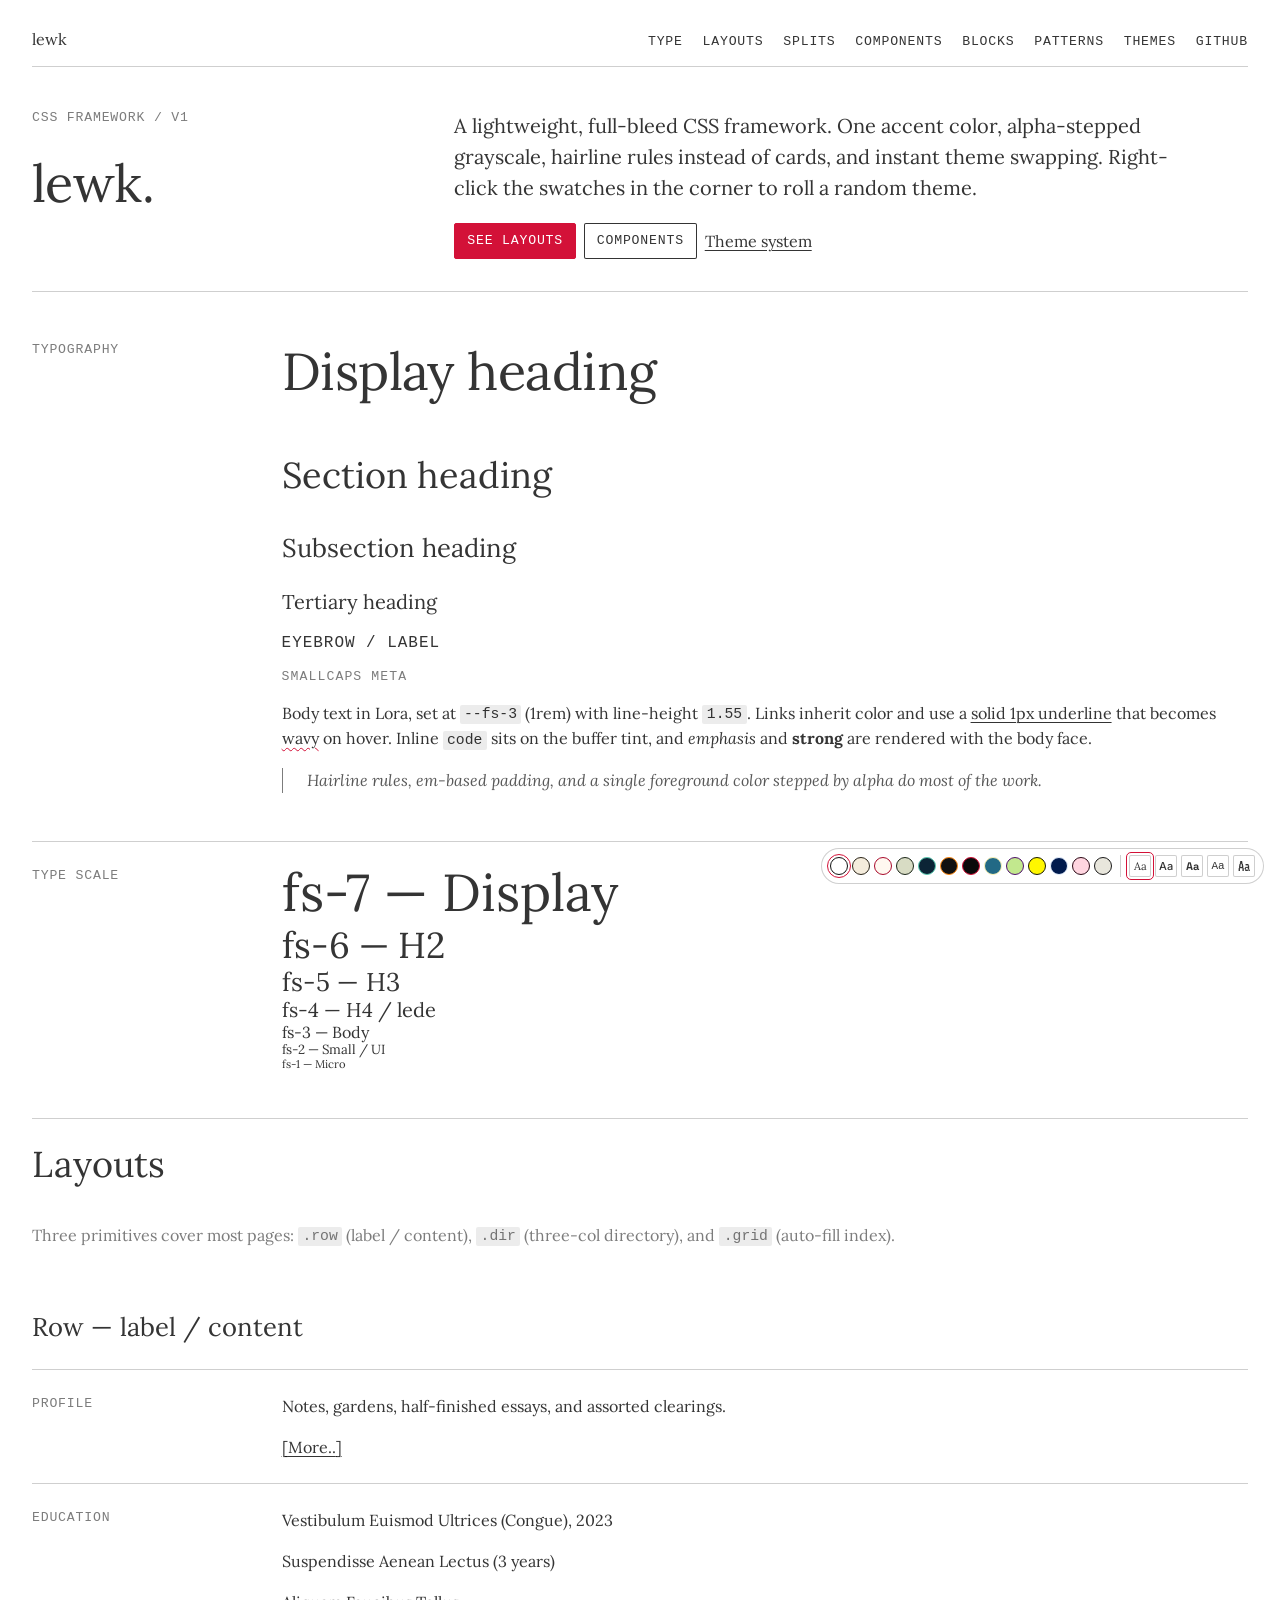
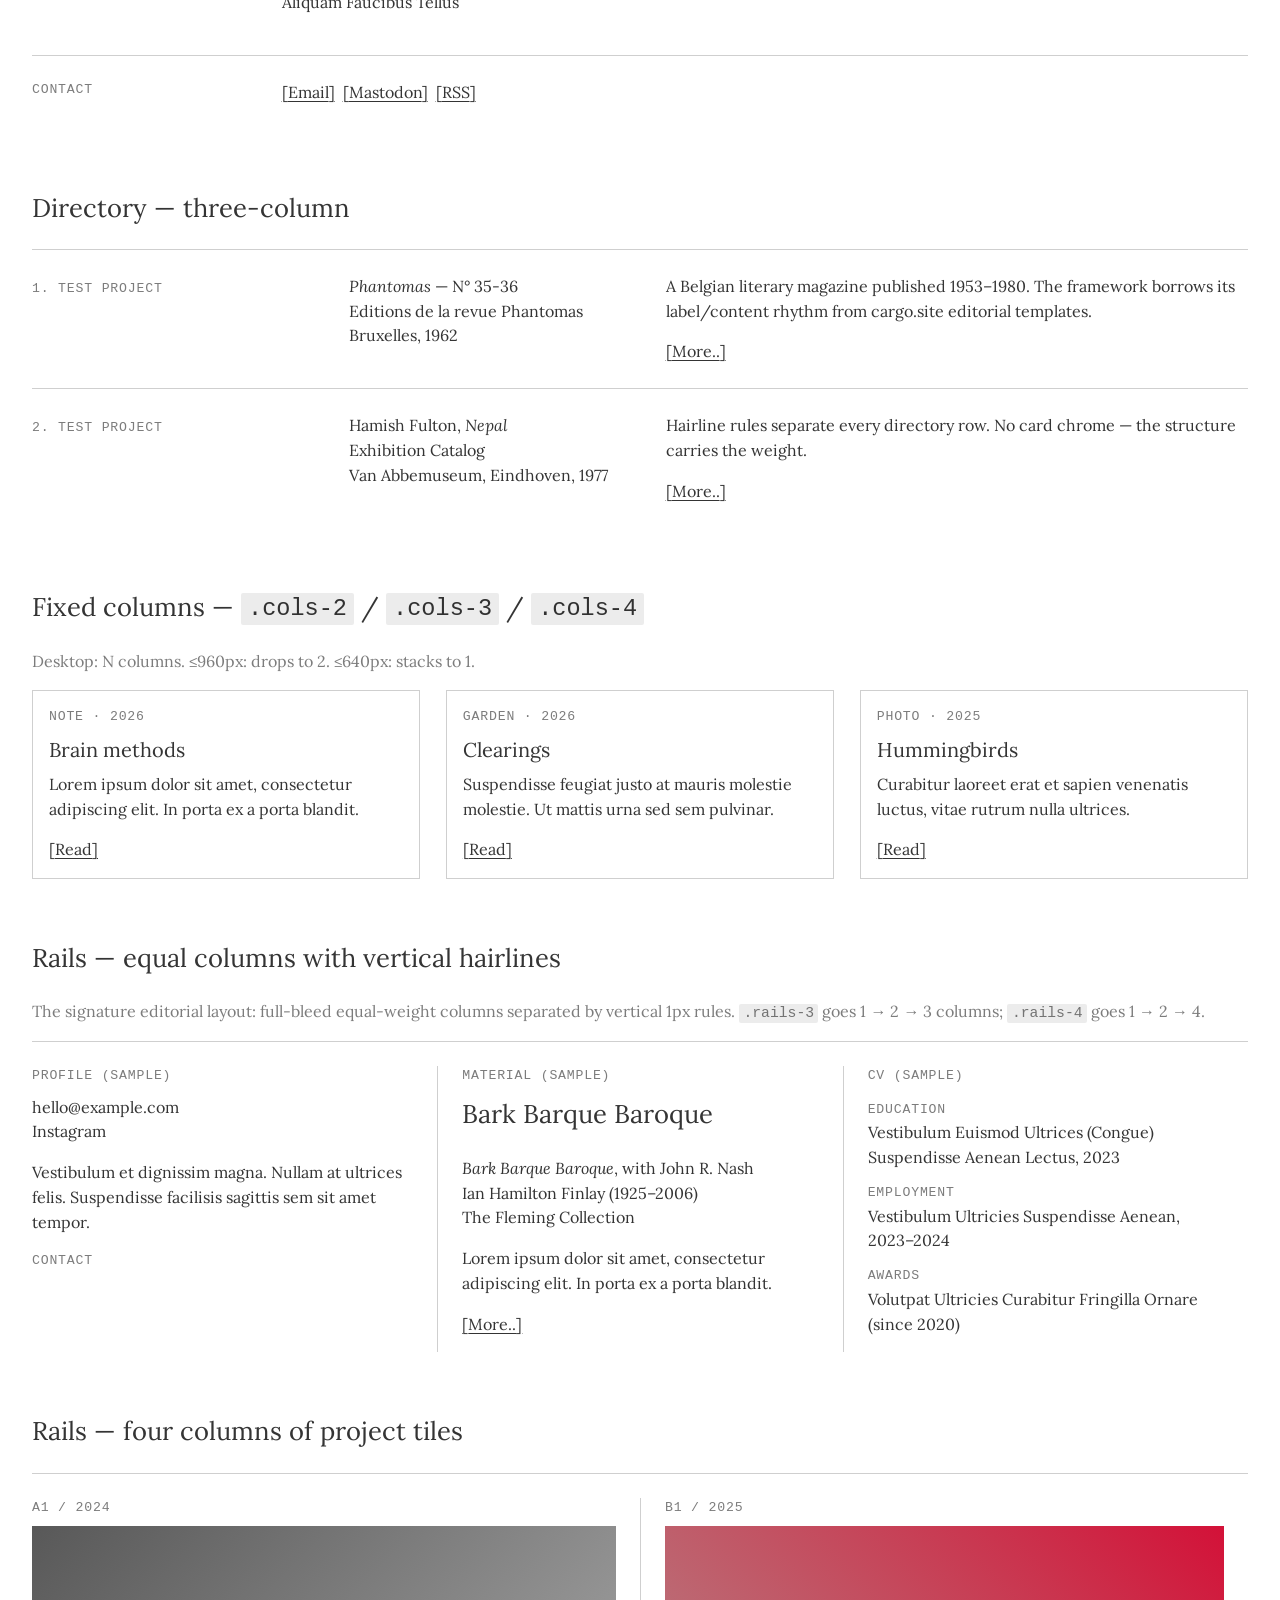
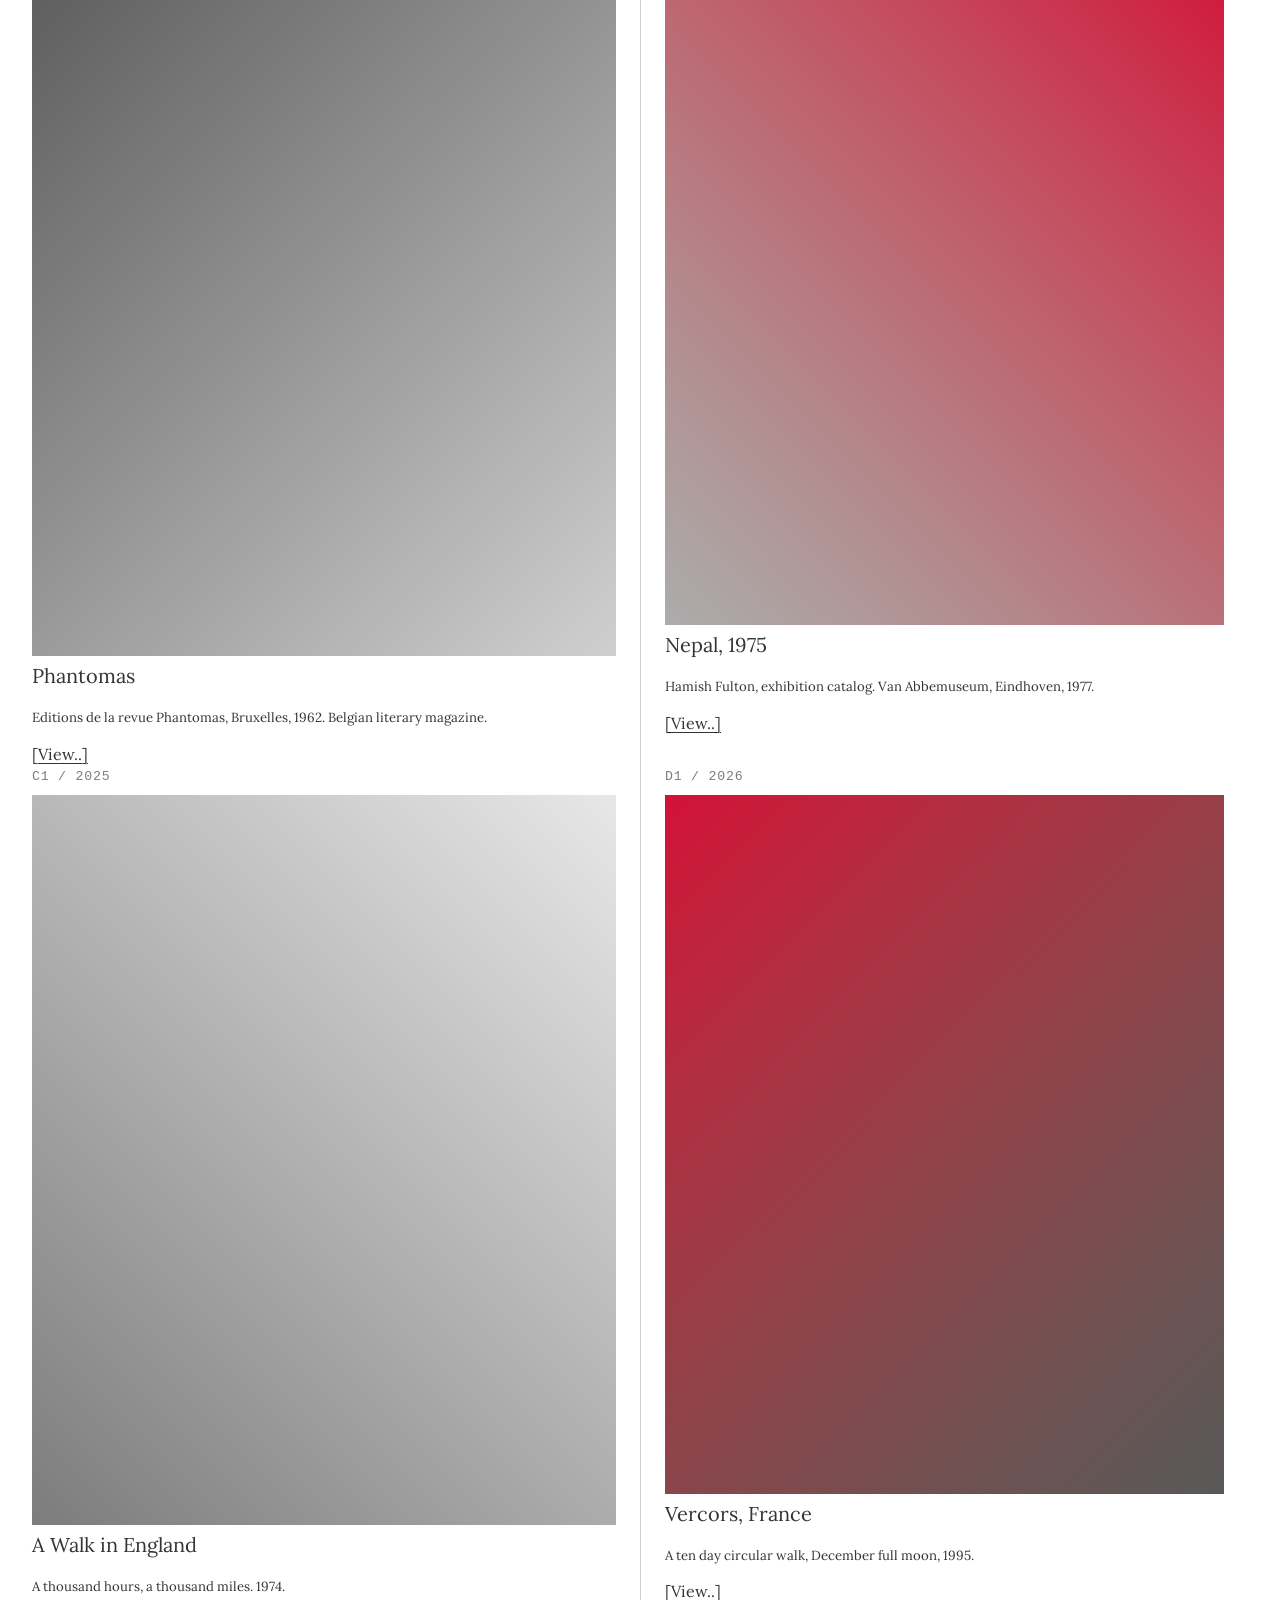
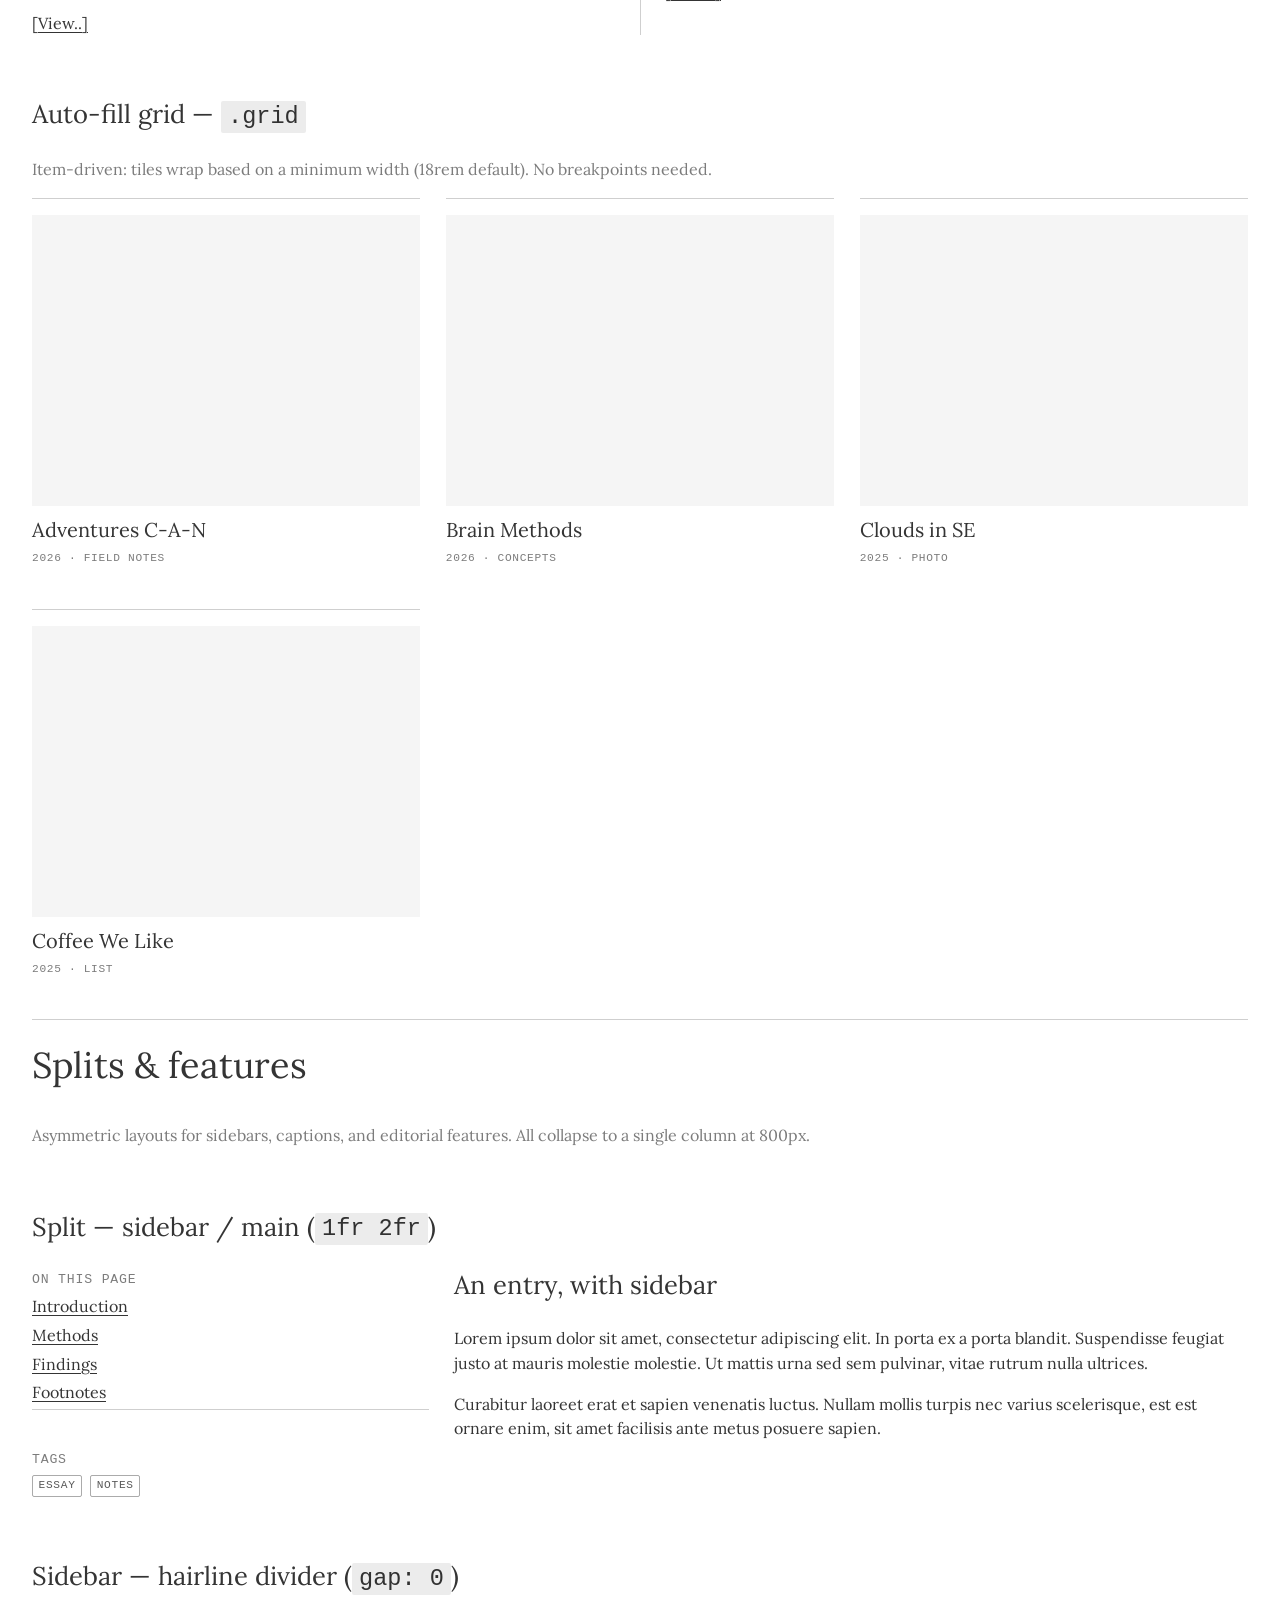
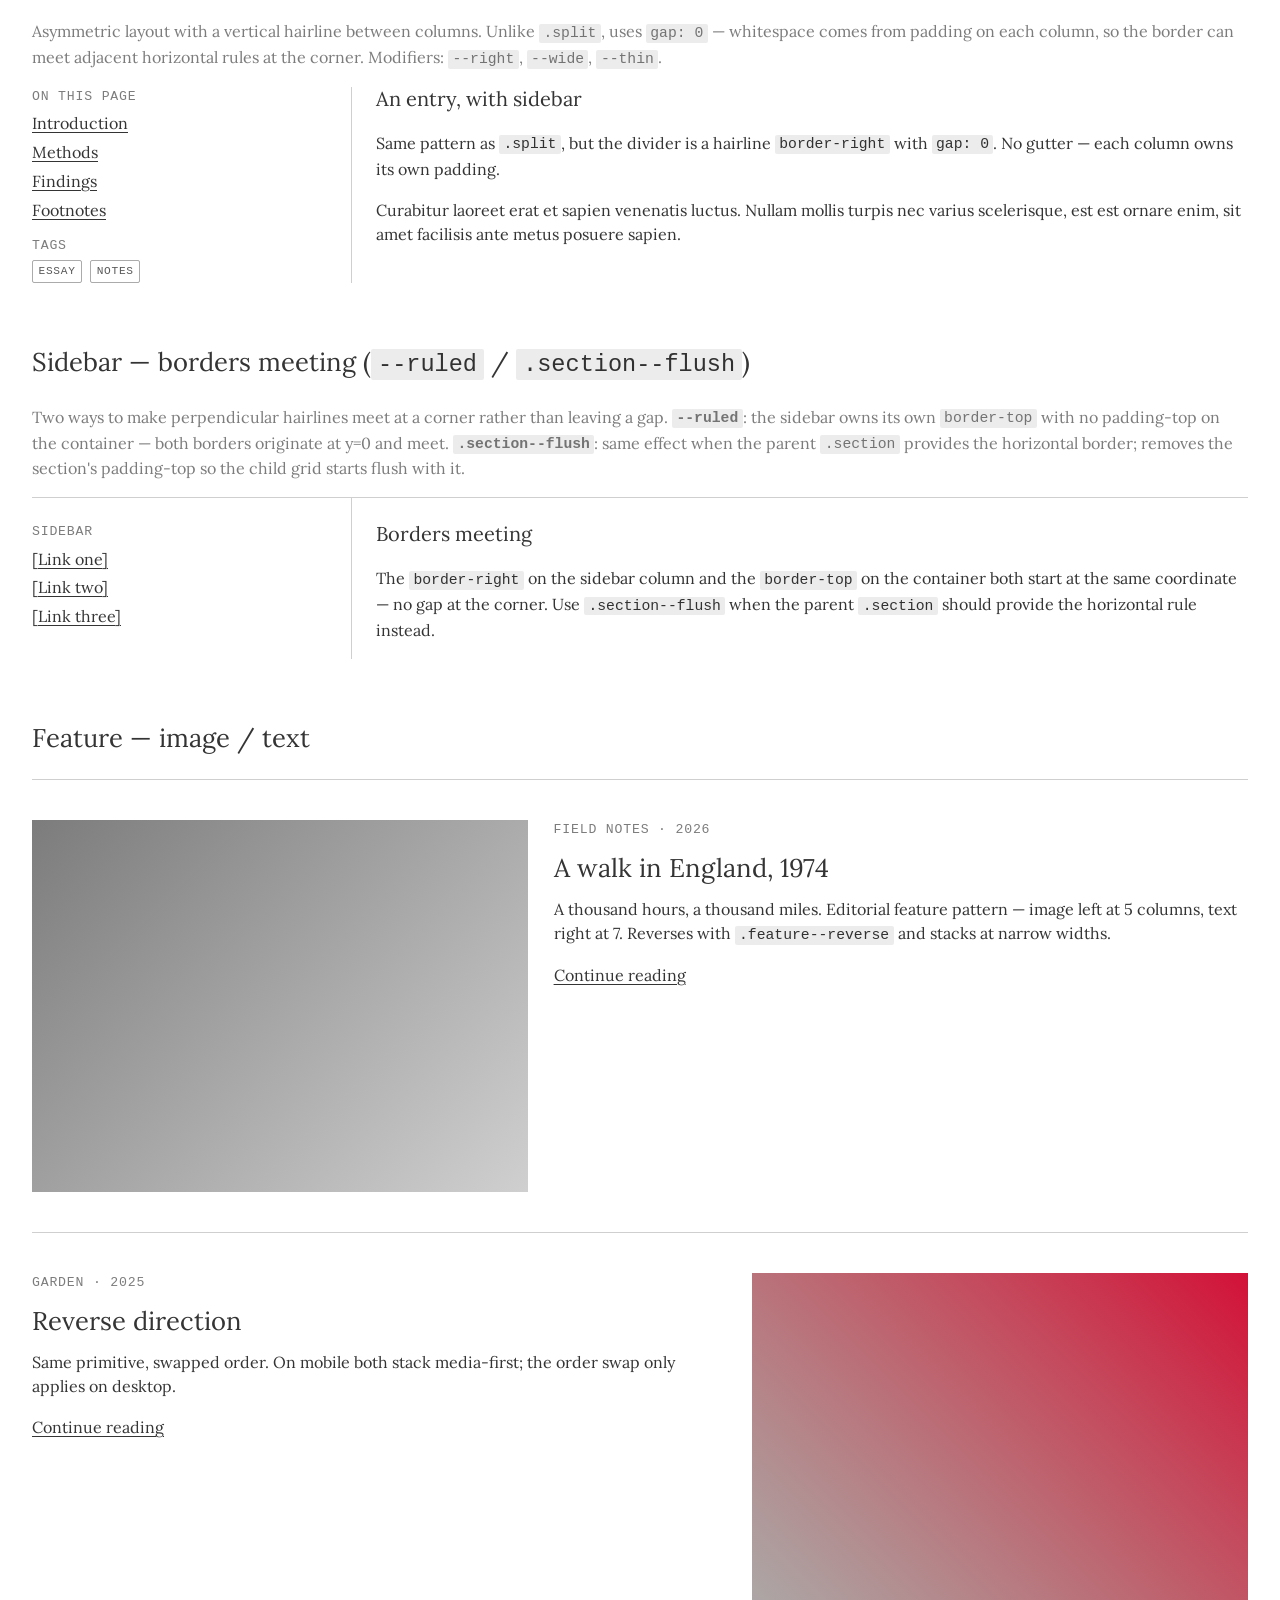
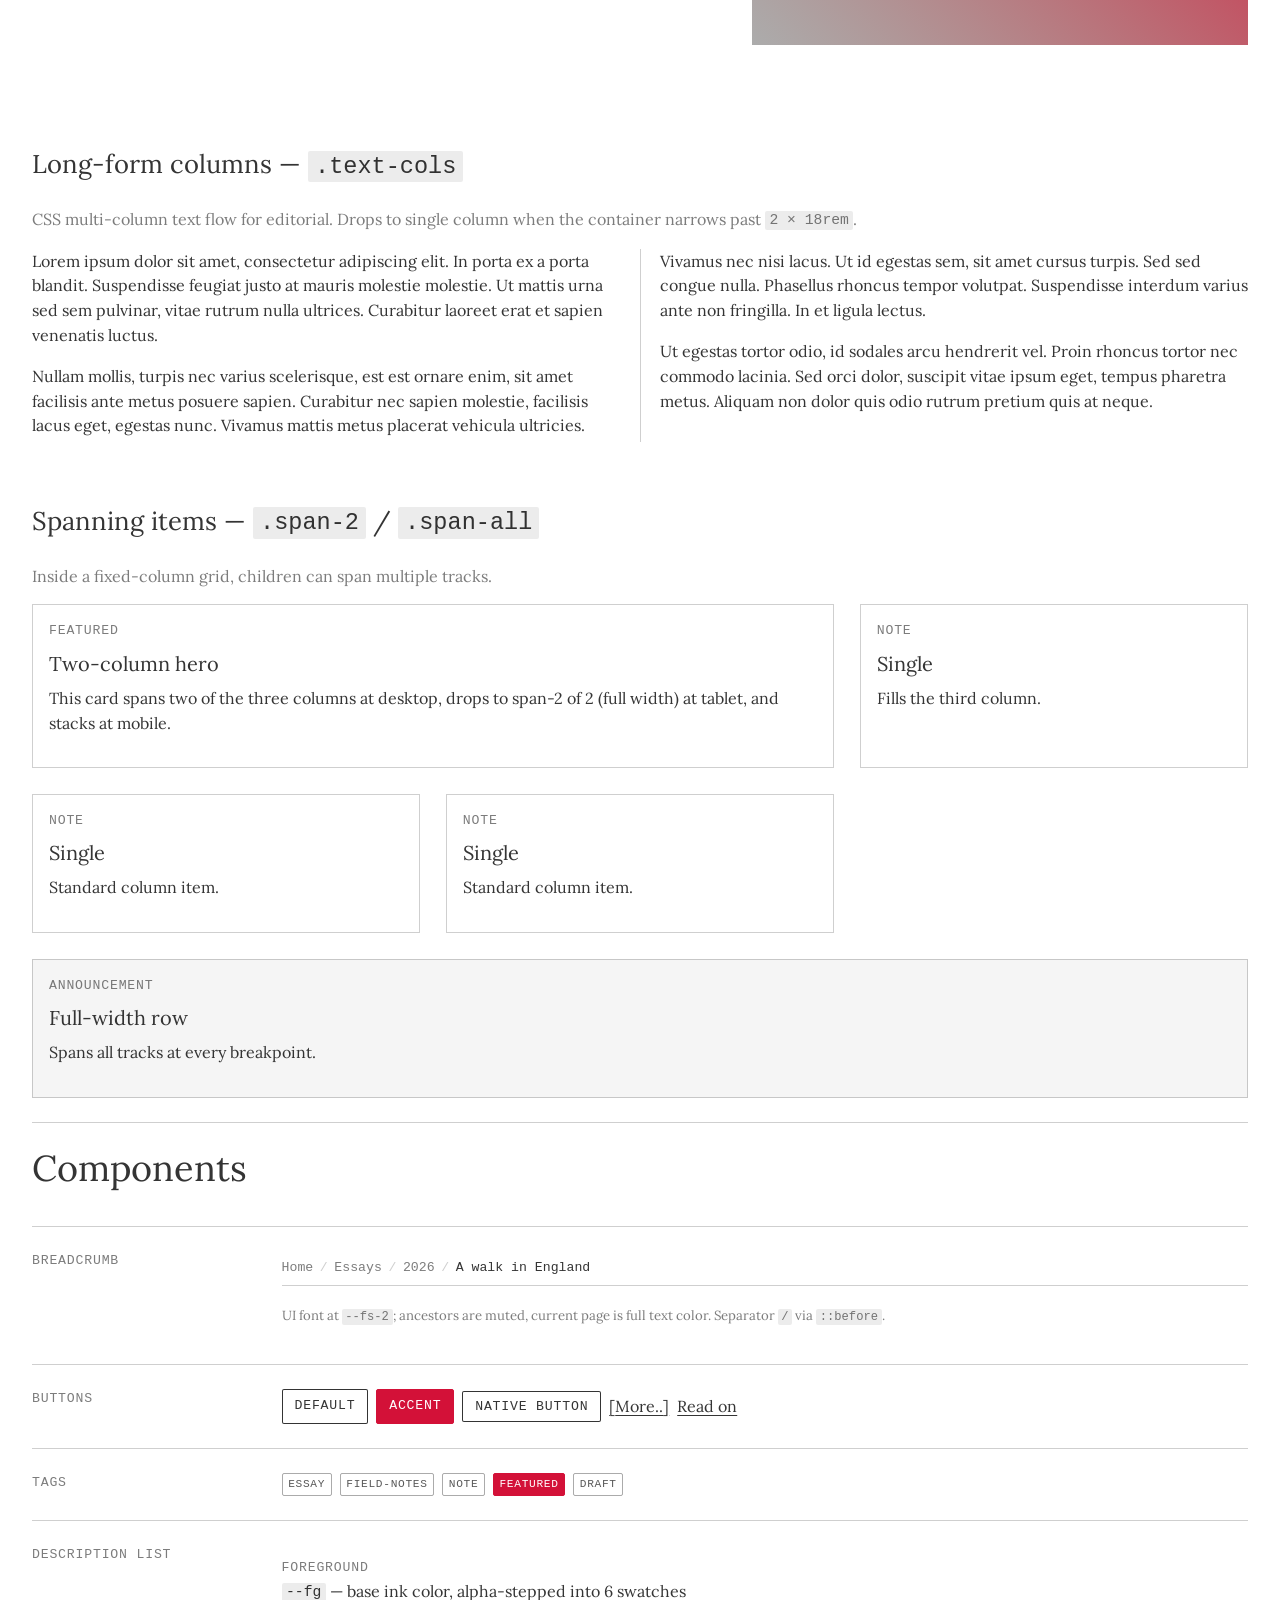
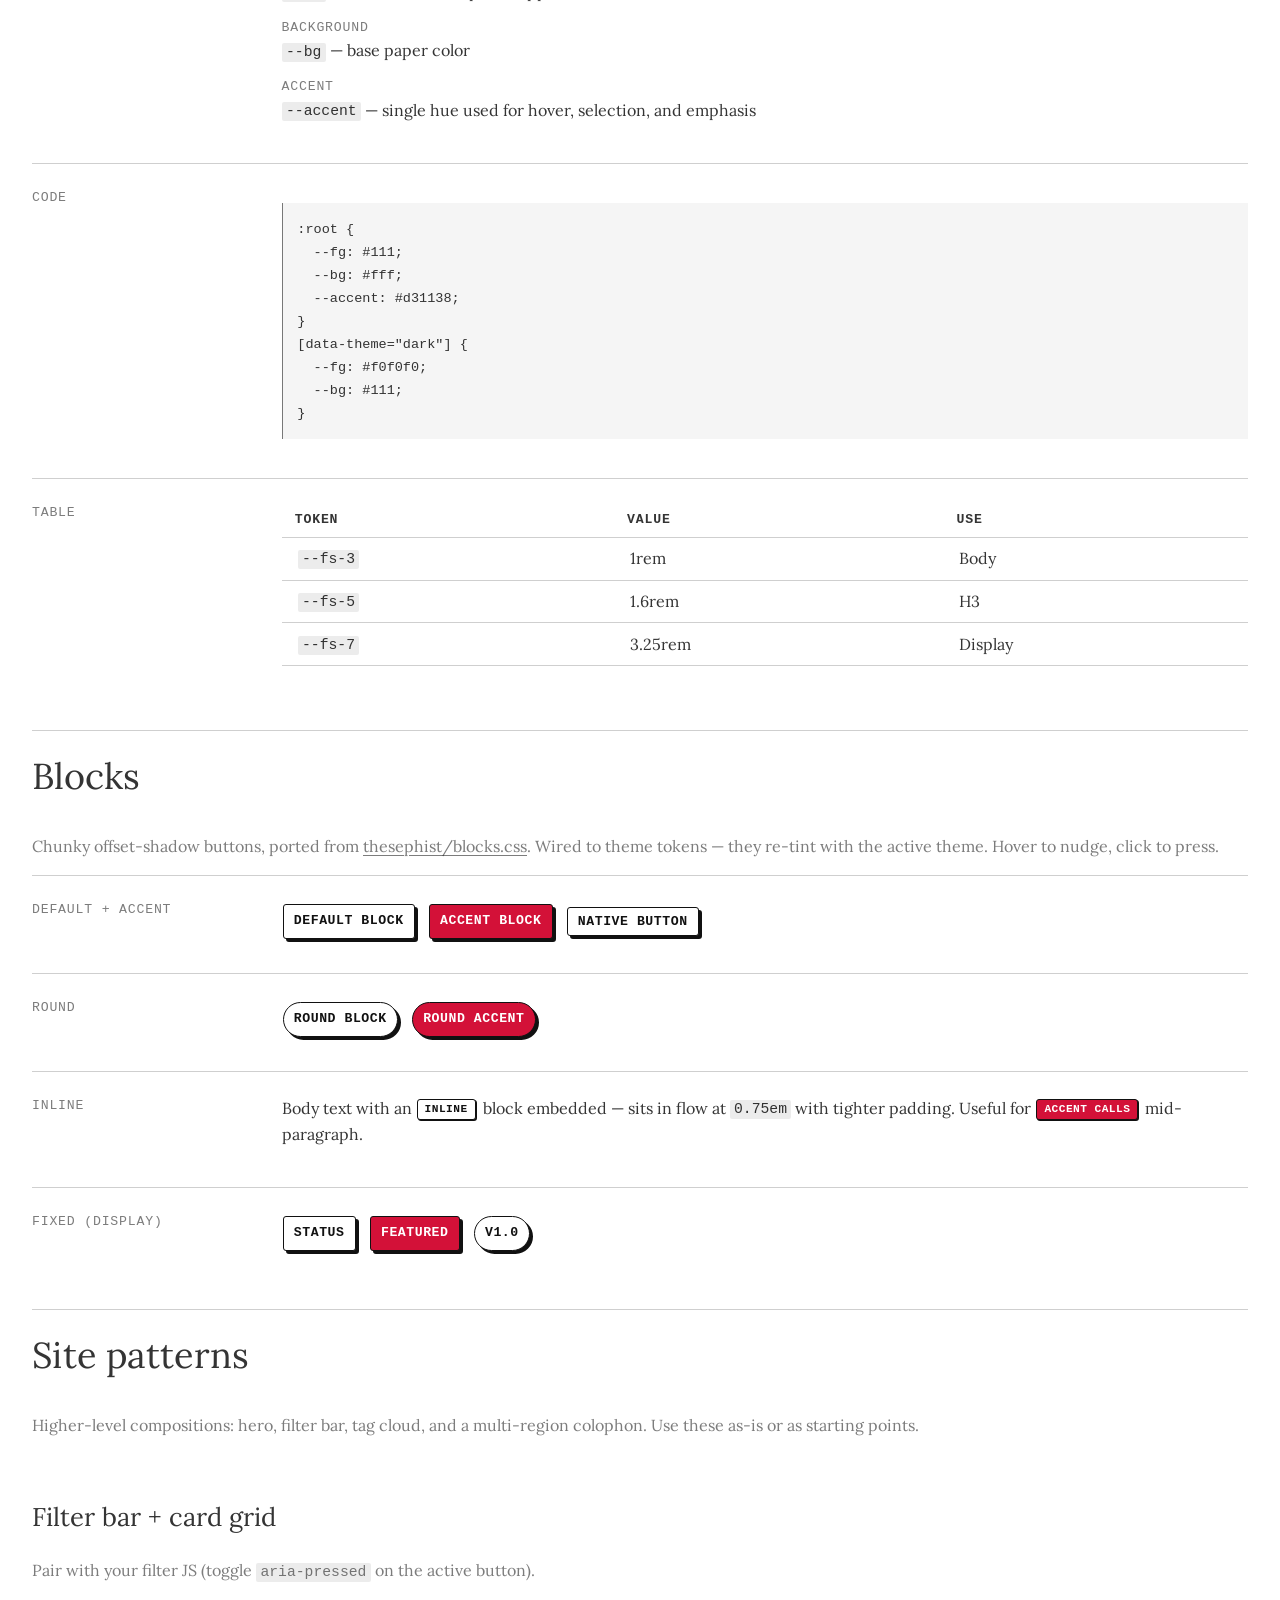
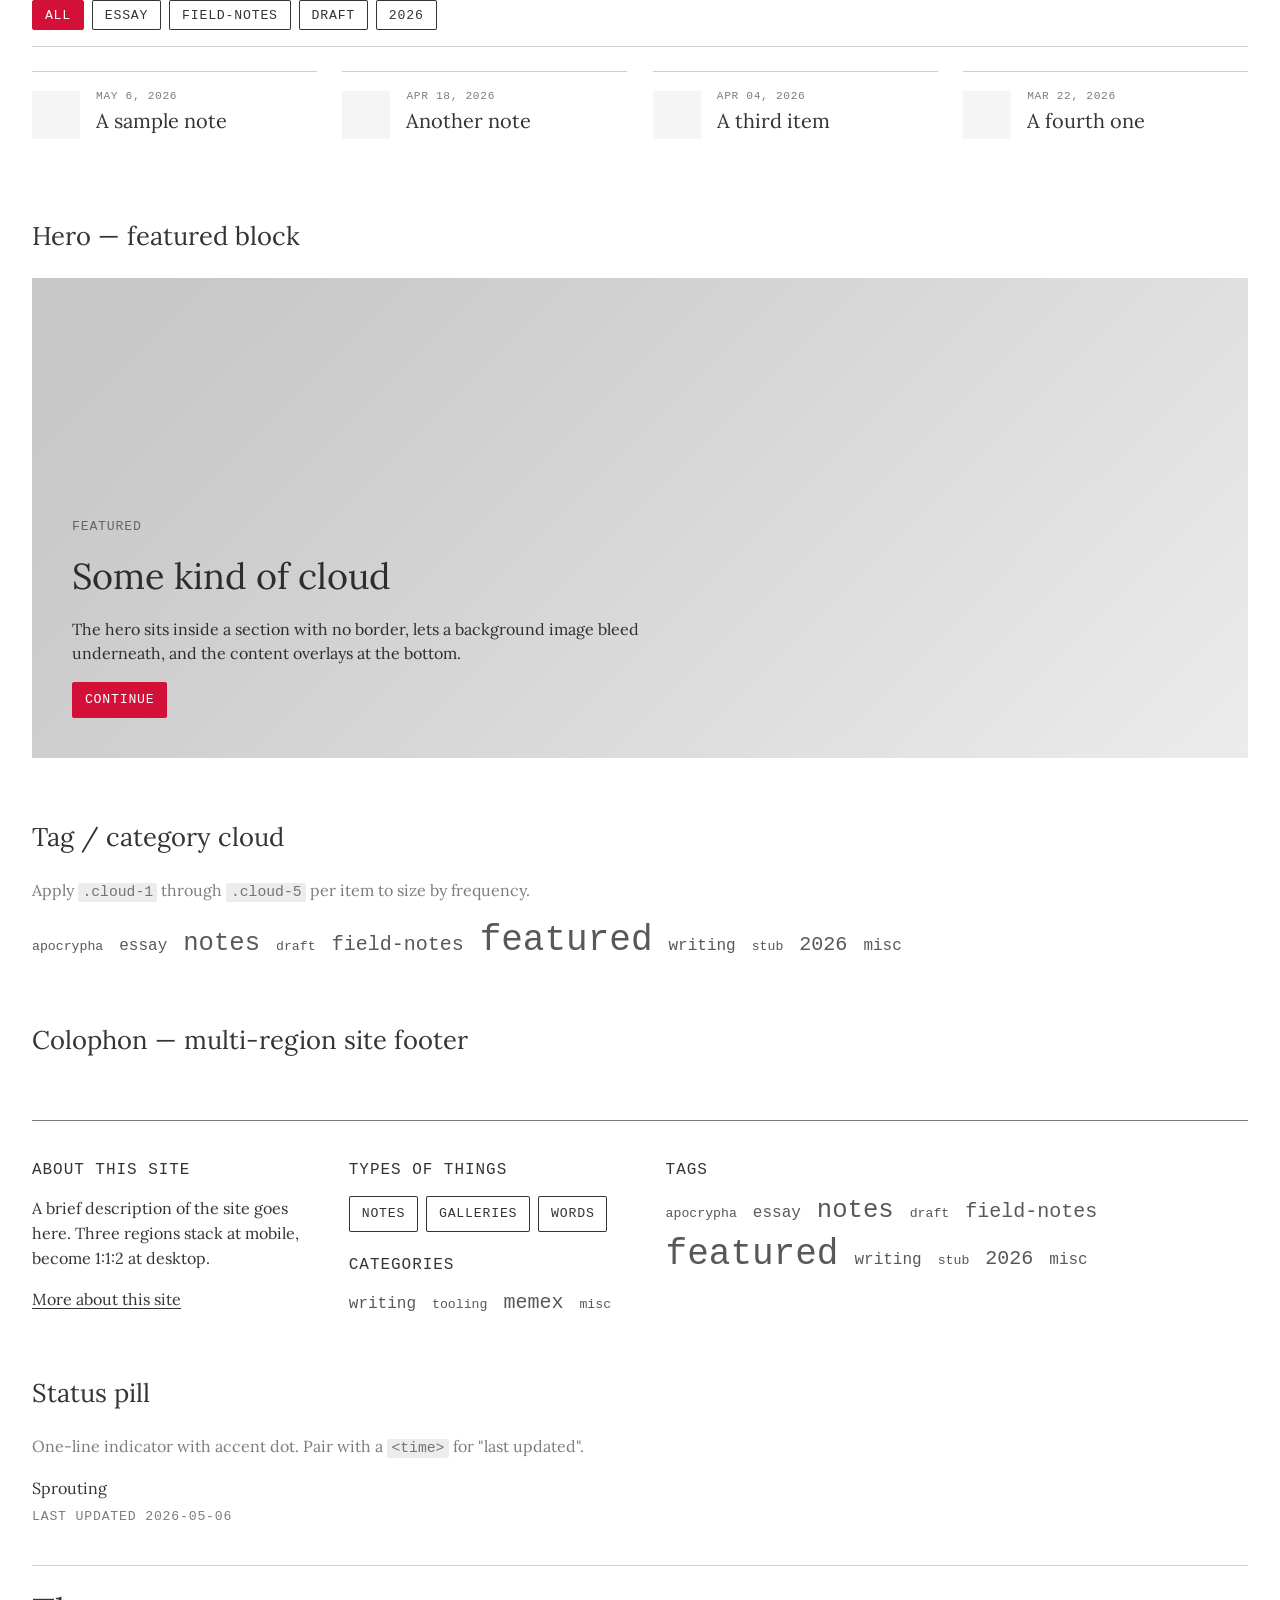
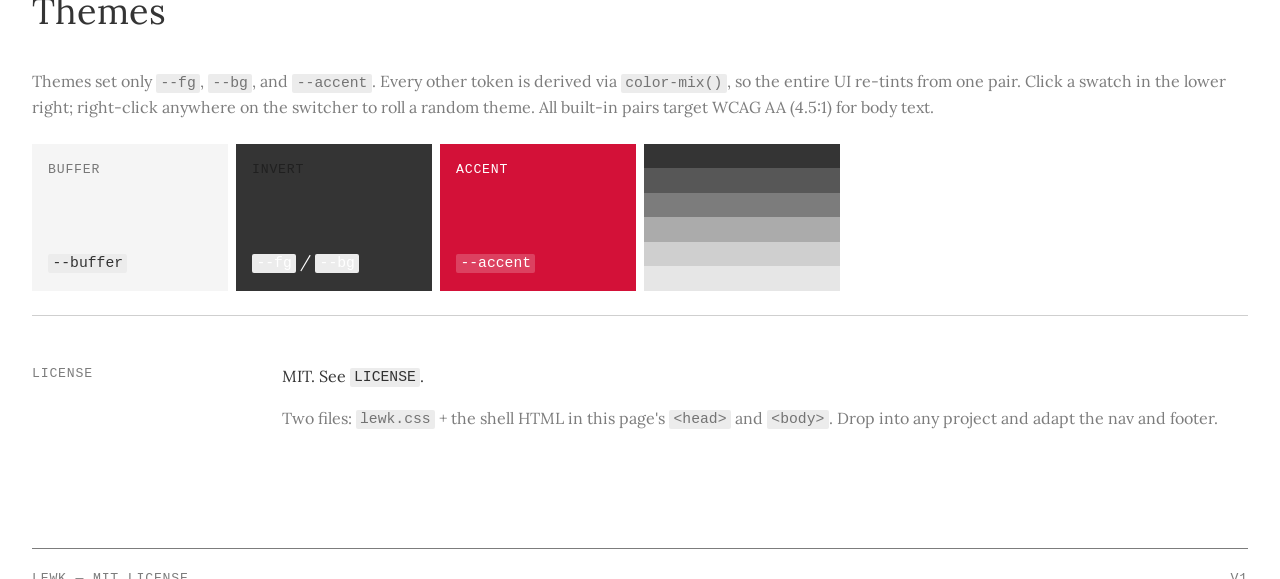
==== commit 6c6804d2: "adds examples and dials in widths and positioning" ====
--- a/index.html
+++ b/index.html
@@ -272,6 +272,44 @@
     </article>
   </div>
 
+  <h3 style="margin-top: var(--sp-5)">Sidebar — hairline divider (<code>gap: 0</code>)</h3>
+  <p class="muted">Asymmetric layout with a vertical hairline between columns. Unlike <code>.split</code>, uses <code>gap: 0</code> — whitespace comes from padding on each column, so the border can meet adjacent horizontal rules at the corner. Modifiers: <code>--right</code>, <code>--wide</code>, <code>--thin</code>.</p>
+  <div class="sidebar" id="sidebar" style="margin-top: var(--sp-3)">
+    <aside class="stack-tight">
+      <div class="meta">On this page</div>
+      <a href="#" style="display:block">Introduction</a>
+      <a href="#" style="display:block">Methods</a>
+      <a href="#" style="display:block">Findings</a>
+      <a href="#" style="display:block">Footnotes</a>
+      <div class="meta" style="margin-top: var(--sp-3)">Tags</div>
+      <div class="cluster">
+        <a class="tag" href="#">essay</a>
+        <a class="tag" href="#">notes</a>
+      </div>
+    </aside>
+    <article>
+      <h4 style="margin-top:0">An entry, with sidebar</h4>
+      <p>Same pattern as <code>.split</code>, but the divider is a hairline <code>border-right</code> with <code>gap: 0</code>. No gutter — each column owns its own padding.</p>
+      <p>Curabitur laoreet erat et sapien venenatis luctus. Nullam mollis turpis nec varius scelerisque, est est ornare enim, sit amet facilisis ante metus posuere sapien.</p>
+    </article>
+  </div>
+
+  <h3 style="margin-top: var(--sp-5)">Sidebar — borders meeting (<code>--ruled</code> / <code>.section--flush</code>)</h3>
+  <p class="muted">Two ways to make perpendicular hairlines meet at a corner rather than leaving a gap. <strong><code>--ruled</code></strong>: the sidebar owns its own <code>border-top</code> with no padding-top on the container — both borders originate at y=0 and meet. <strong><code>.section--flush</code></strong>: same effect when the parent <code>.section</code> provides the horizontal border; removes the section's padding-top so the child grid starts flush with it.</p>
+
+  <div class="sidebar sidebar--ruled" style="margin-top: var(--sp-3)">
+    <aside class="stack-tight">
+      <div class="meta">Sidebar</div>
+      <a href="#" class="link-bracket" style="display:block">Link one</a>
+      <a href="#" class="link-bracket" style="display:block">Link two</a>
+      <a href="#" class="link-bracket" style="display:block">Link three</a>
+    </aside>
+    <article>
+      <h4 style="margin-top:0">Borders meeting</h4>
+      <p>The <code>border-right</code> on the sidebar column and the <code>border-top</code> on the container both start at the same coordinate — no gap at the corner. Use <code>.section--flush</code> when the parent <code>.section</code> should provide the horizontal rule instead.</p>
+    </article>
+  </div>
+
   <h3 style="margin-top: var(--sp-5)">Feature — image / text</h3>
   <div class="feature">
     <div class="feature-media" style="background: linear-gradient(135deg, var(--swatch-3), var(--swatch-5))"></div>
@@ -315,6 +353,19 @@
 
 <section class="section" id="components">
   <h2>Components</h2>
+
+  <div class="row">
+    <div class="label">Breadcrumb</div>
+    <div>
+      <nav class="breadcrumb" aria-label="Breadcrumb">
+        <a href="#">Home</a>
+        <a href="#">Essays</a>
+        <a href="#">2026</a>
+        <span aria-current="page">A walk in England</span>
+      </nav>
+      <p class="muted small">UI font at <code>--fs-2</code>; ancestors are muted, current page is full text color. Separator <code>/</code> via <code>::before</code>.</p>
+    </div>
+  </div>
 
   <div class="row">
     <div class="label">Buttons</div>
--- a/lewk.css
+++ b/lewk.css
@@ -69,7 +69,8 @@
   --page-pad-x: clamp(1rem, 2.5vw, 2.25rem);
   --page-pad-y: clamp(1rem, 3vh, 2.5rem);
   --col-narrow: 22rem;
-  --col-wide: 50rem;
+  --col-mid: 80rem;
+  --col-wide: 125rem;
   --gutter: clamp(1rem, 2vw, 2rem);
 }
 
@@ -245,14 +246,14 @@
  * ========================================================= */
 
 /* full-bleed by default — body padding sets the gutter */
-.page          { max-width: none; }
+.full          { max-width: none; }
 /* opt-in centered measures for long-form */
-.page--prose   { max-width: var(--col-narrow); margin: 0 auto; }
-.page--reading { max-width: var(--col-wide);   margin: 0 auto; }
+.wide   { max-width: var(--col-wide); margin: 0 auto; }
+.narrow   { max-width: var(--col-narrow); margin: 0 auto; }
+.reading { max-width: var(--col-mid);   margin: 0 auto; }
 /* a section that pulls back to a narrow measure inside a full-bleed page */
-.measure       { max-width: var(--col-wide);   margin-left: auto; margin-right: auto; }
-.measure--narrow { max-width: var(--col-narrow); margin-left: auto; margin-right: auto; }
-
+.right       { margin-right: 0px; }
+.left { margin-left: 0px;}
 /* hairline-ruled section, the cargo signature */
 .section {
   padding: var(--sp-4) 0;
@@ -333,6 +334,29 @@
   .split--wide  { grid-template-columns: 2fr 1fr; }
   .split--thin  { grid-template-columns: minmax(8rem, 14rem) 1fr; }
 }
+
+/* sidebar — asymmetric layout with a vertical hairline divider.
+ * Unlike .split, gap is 0; whitespace comes from padding on each column,
+ * so perpendicular borders can meet adjacent horizontal rules at the corner. */
+.sidebar {
+  display: grid;
+  grid-template-columns: 1fr;
+  gap: var(--sp-4) 0;
+}
+@media (min-width: 800px) {
+  .sidebar        { grid-template-columns: minmax(10rem, 20rem) 1fr; gap: 0; }
+  .sidebar--wide  { grid-template-columns: minmax(16rem, 28rem) 1fr; }
+  .sidebar--thin  { grid-template-columns: minmax(6rem,  12rem) 1fr; }
+  .sidebar--right { grid-template-columns: 1fr minmax(10rem, 20rem); }
+  .sidebar > :first-child { border-right: var(--rule); padding-right: var(--sp-4); }
+  .sidebar > :last-child  { padding-left: var(--sp-4); }
+  .sidebar--right > :first-child { border-right: none; }
+  .sidebar--right > :last-child  { border-left: var(--rule); }
+}
+/* --ruled: sidebar owns its top border with no padding-top on the container.
+ * border-top and the column's border-right share y=0 — they meet at the corner. */
+.sidebar--ruled { border-top: var(--rule); }
+.sidebar--ruled > * { padding-top: var(--sp-4); }
 
 /* span utilities for grid children */
 .span-2    { grid-column: span 1; }
@@ -438,6 +462,23 @@
 .nav a { text-decoration: none; }
 .nav a:hover { text-decoration: underline; text-decoration-style: wavy; text-decoration-color: var(--accent); }
 .nav .brand { font-family: var(--font-display); font-size: var(--fs-3); text-transform: none; letter-spacing: 0; margin-right: auto; }
+
+/* breadcrumb — path indicator bar, smaller than body, UI font */
+.breadcrumb {
+  display: flex;
+  flex-wrap: wrap;
+  align-items: center;
+  font-family: var(--font-ui);
+  font-size: var(--fs-2);
+  color: var(--muted-color);
+  padding: var(--sp-2) 0;
+  border-bottom: var(--rule);
+  margin-bottom: var(--sp-4);
+}
+.breadcrumb a { color: inherit; text-decoration: none; }
+.breadcrumb a:hover { color: var(--text-color); text-decoration: underline; text-decoration-style: wavy; text-decoration-color: var(--accent); }
+.breadcrumb > * + *::before { content: "/"; margin: 0 var(--sp-2); color: var(--swatch-5); }
+.breadcrumb [aria-current="page"] { color: var(--text-color); }
 
 /* meta — small monospace caption */
 .meta {
@@ -686,7 +727,7 @@
 }
 
 /* prose — article body width and rhythm */
-.prose { max-width: var(--col-wide); }
+.prose { max-width: var(--col-mid); }
 .prose > * + * { margin-top: var(--sp-3); }
 .prose h2 { margin-top: var(--sp-5); }
 .prose h3 { margin-top: var(--sp-4); }
@@ -761,3 +802,6 @@
 .right { text-align: right; }
 .fill-bg { background: var(--buffer); padding: var(--sp-3); }
 .invert { background: var(--text-color); color: var(--bg); padding: var(--sp-3); }
+.bare { border: none; padding: 0; margin: var(--sp-2) 0; }
+.flush { margin-bottom: 0; }
+.flush-top { padding-top: 0; }
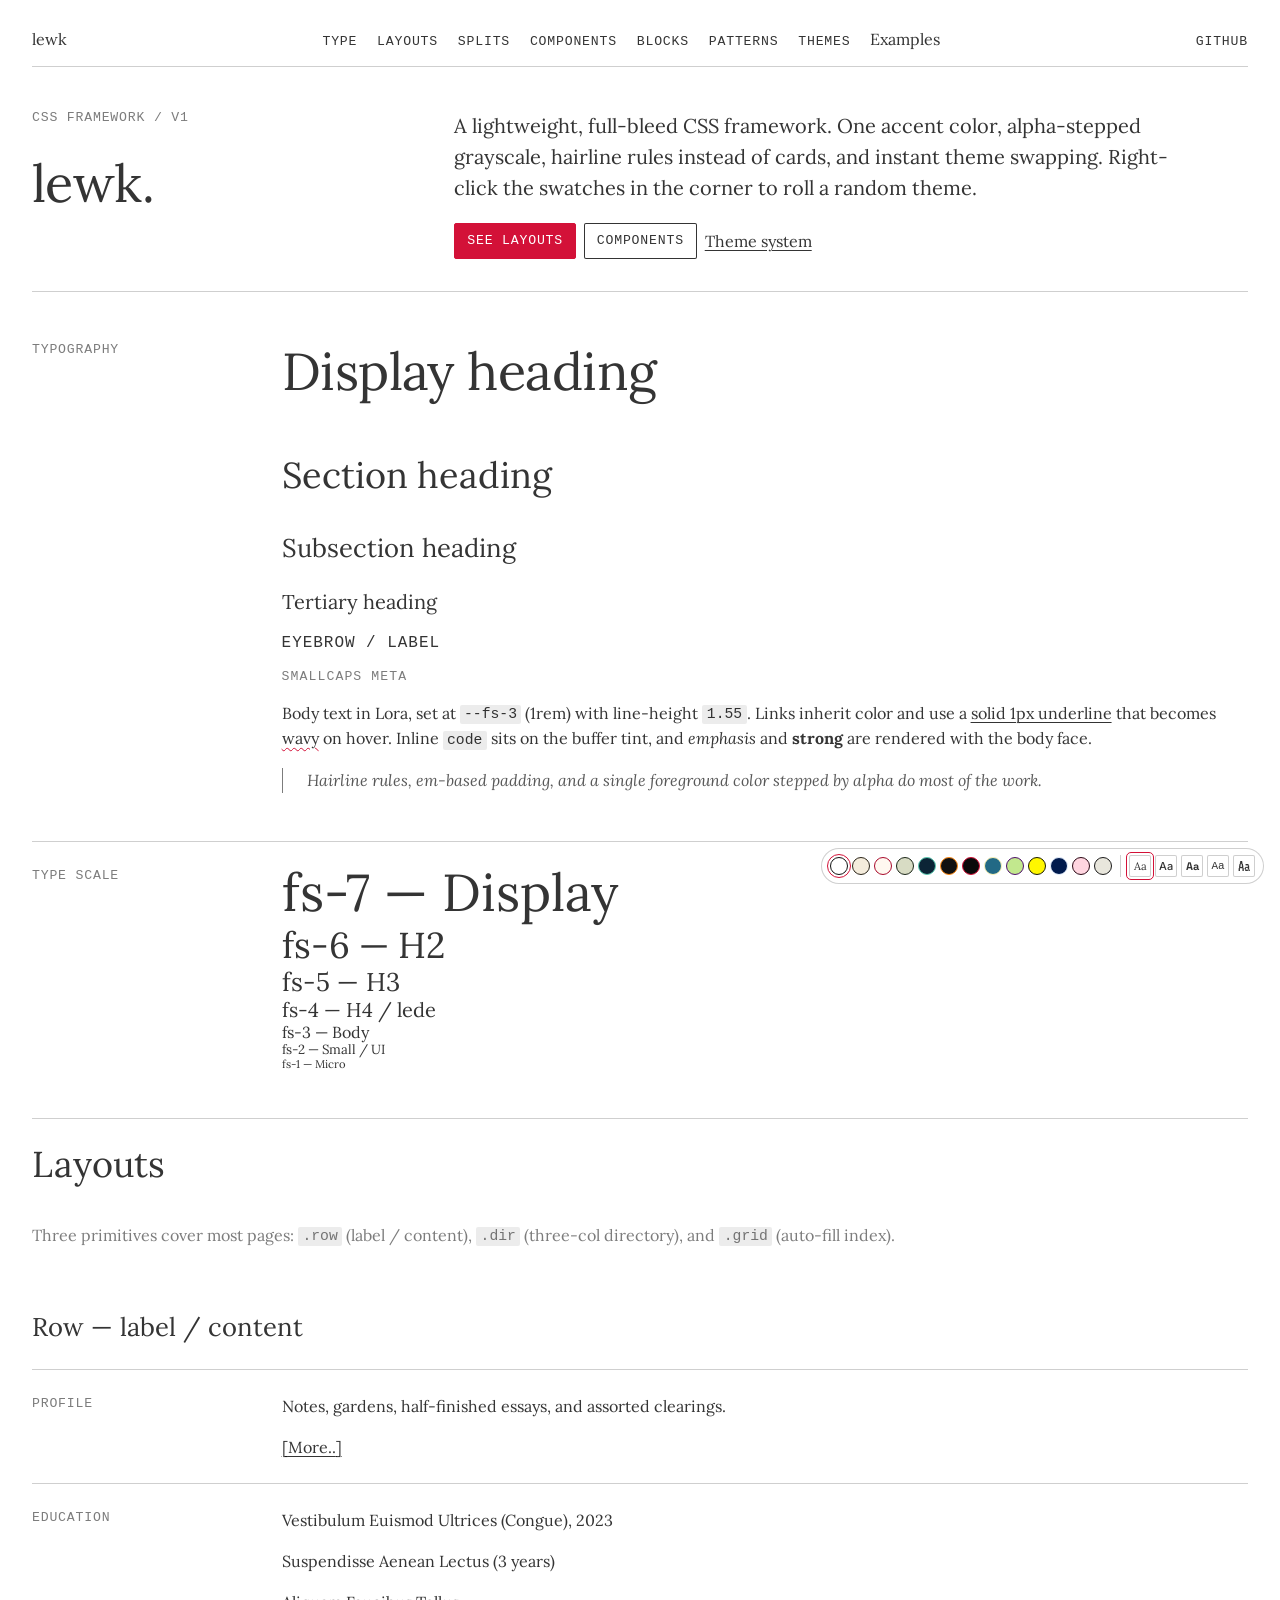
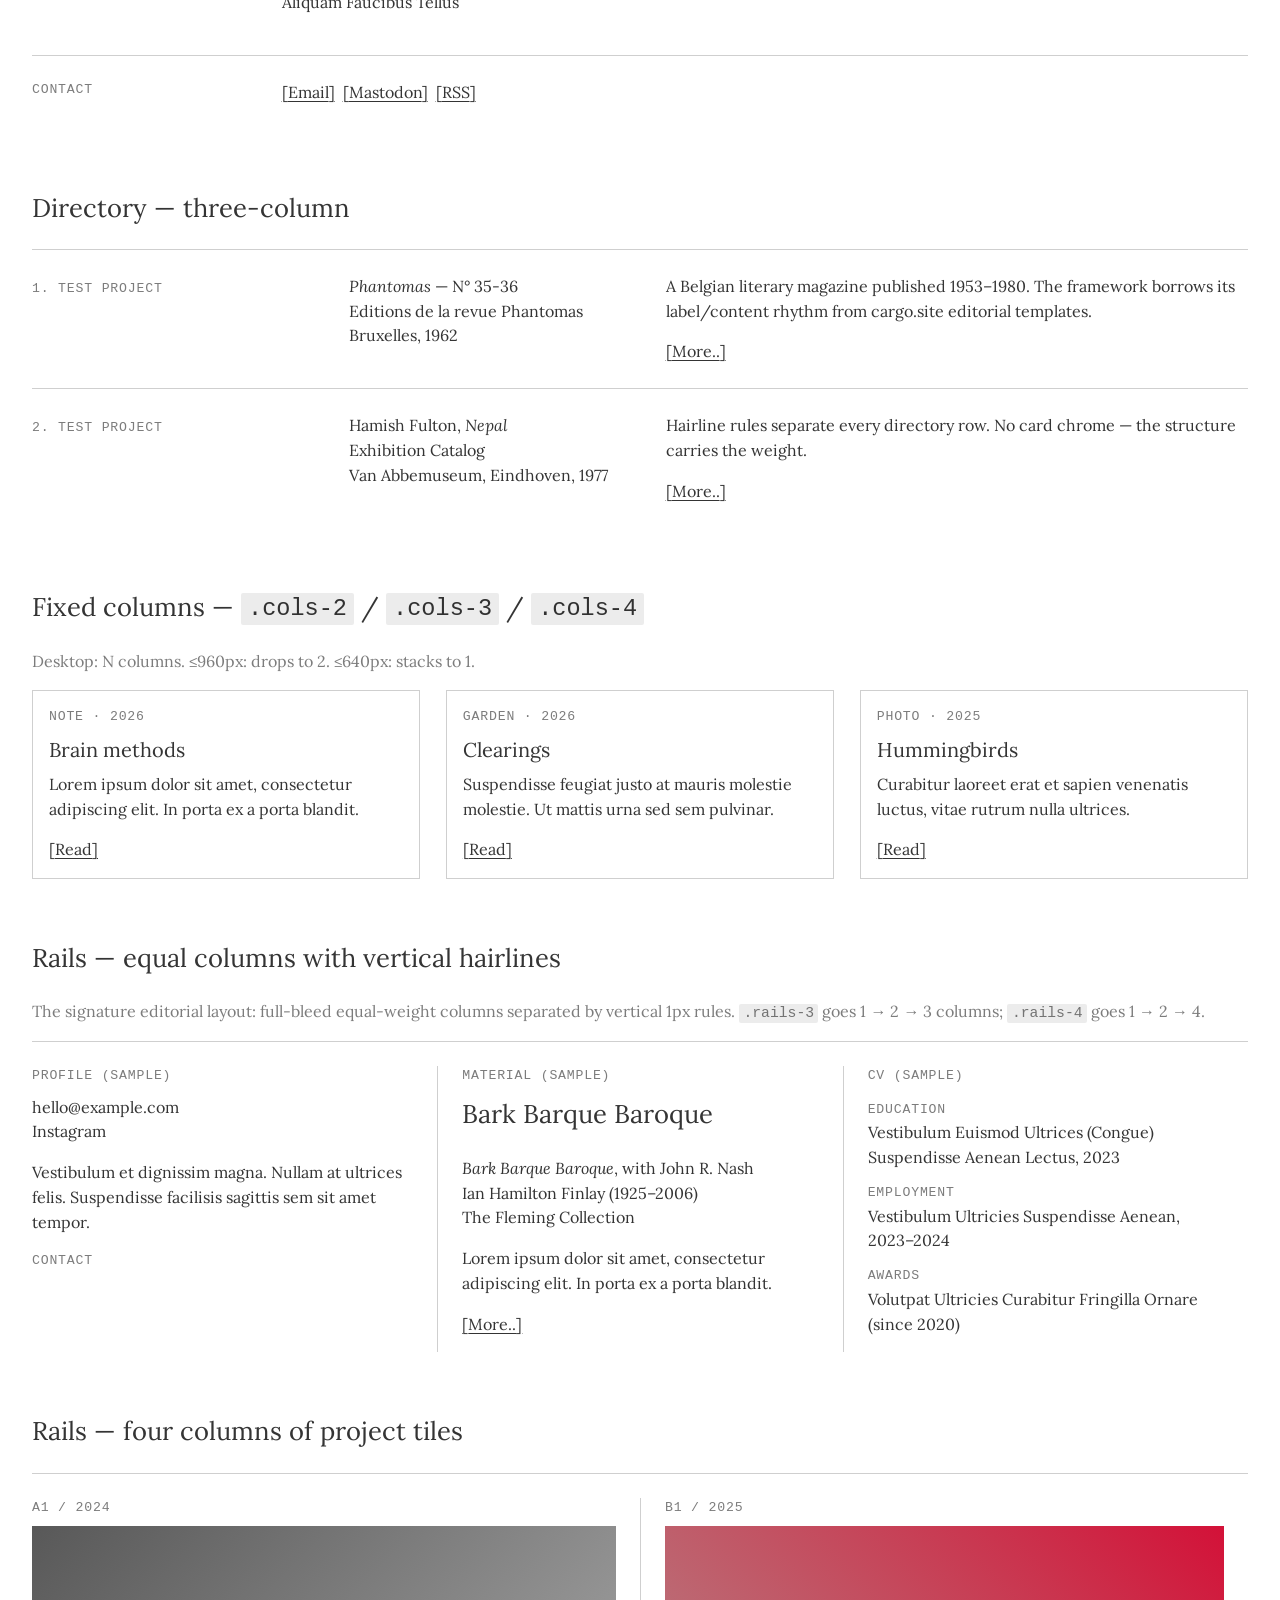
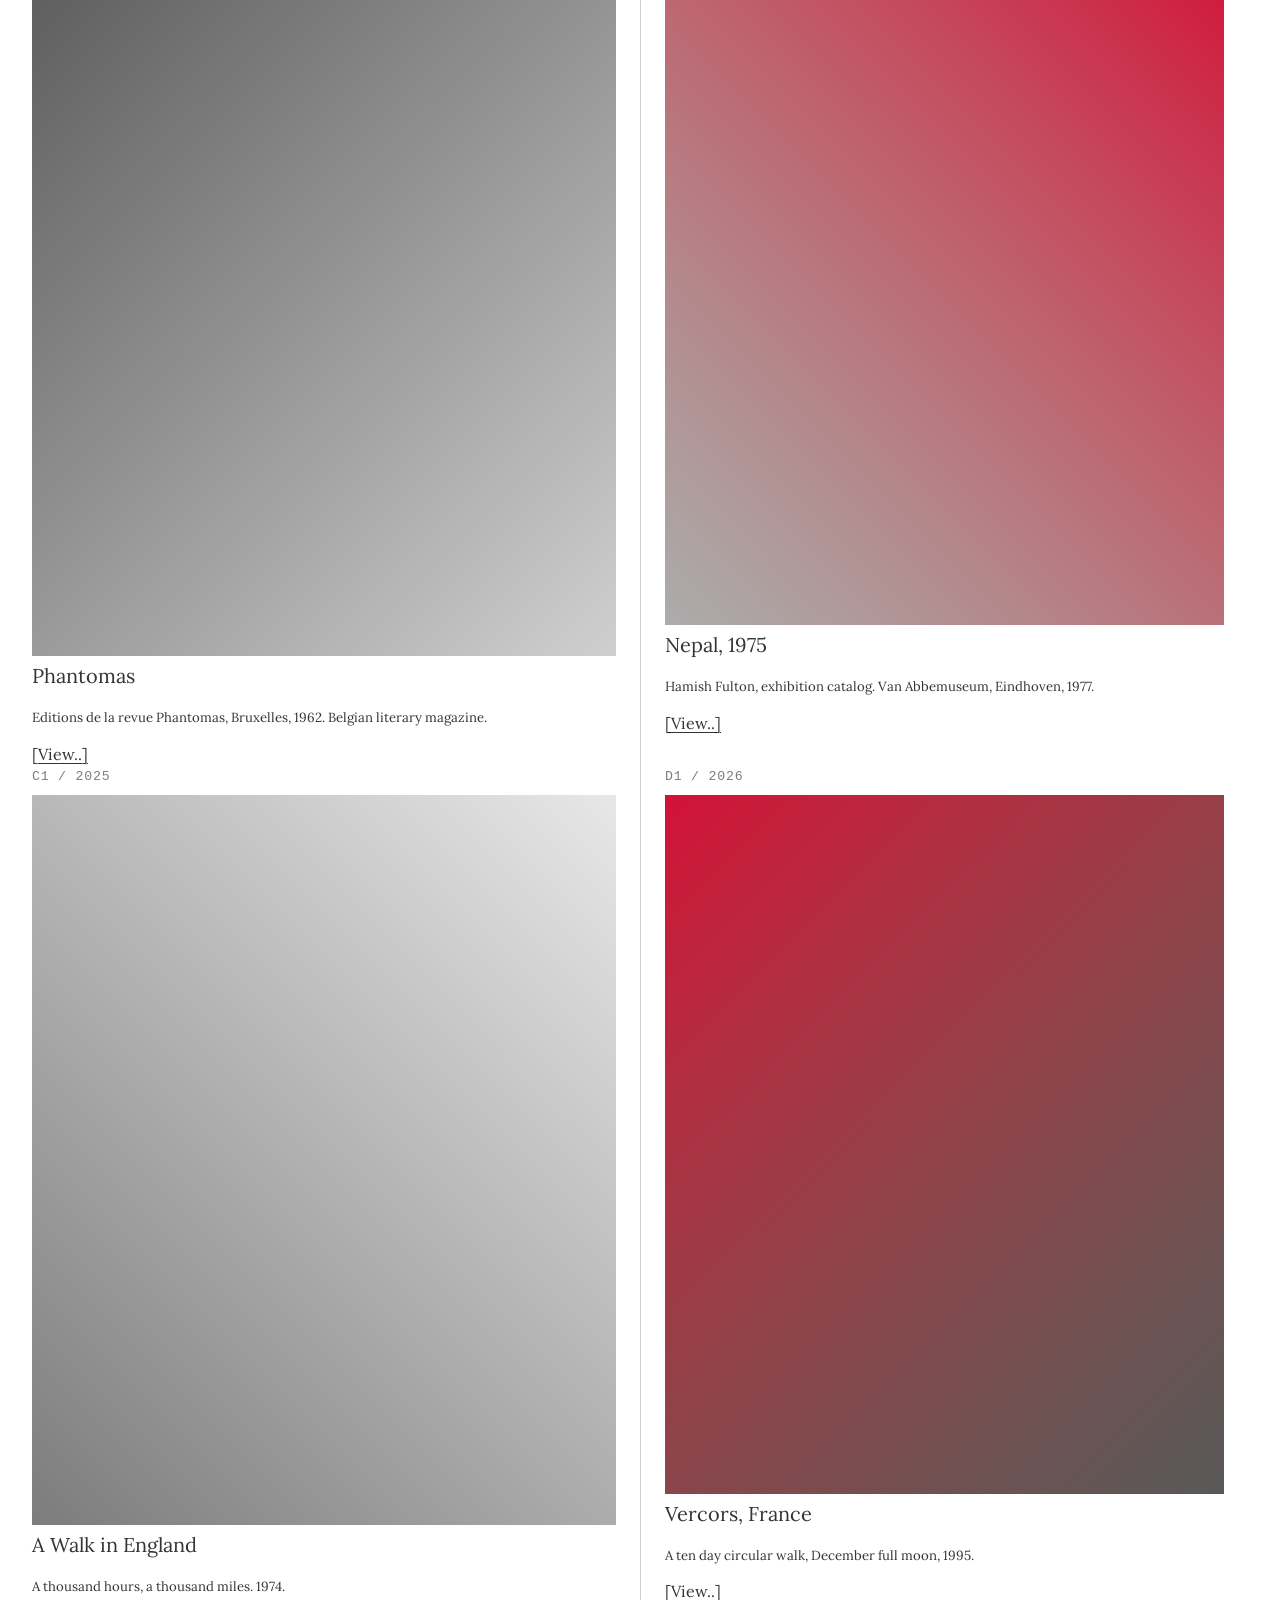
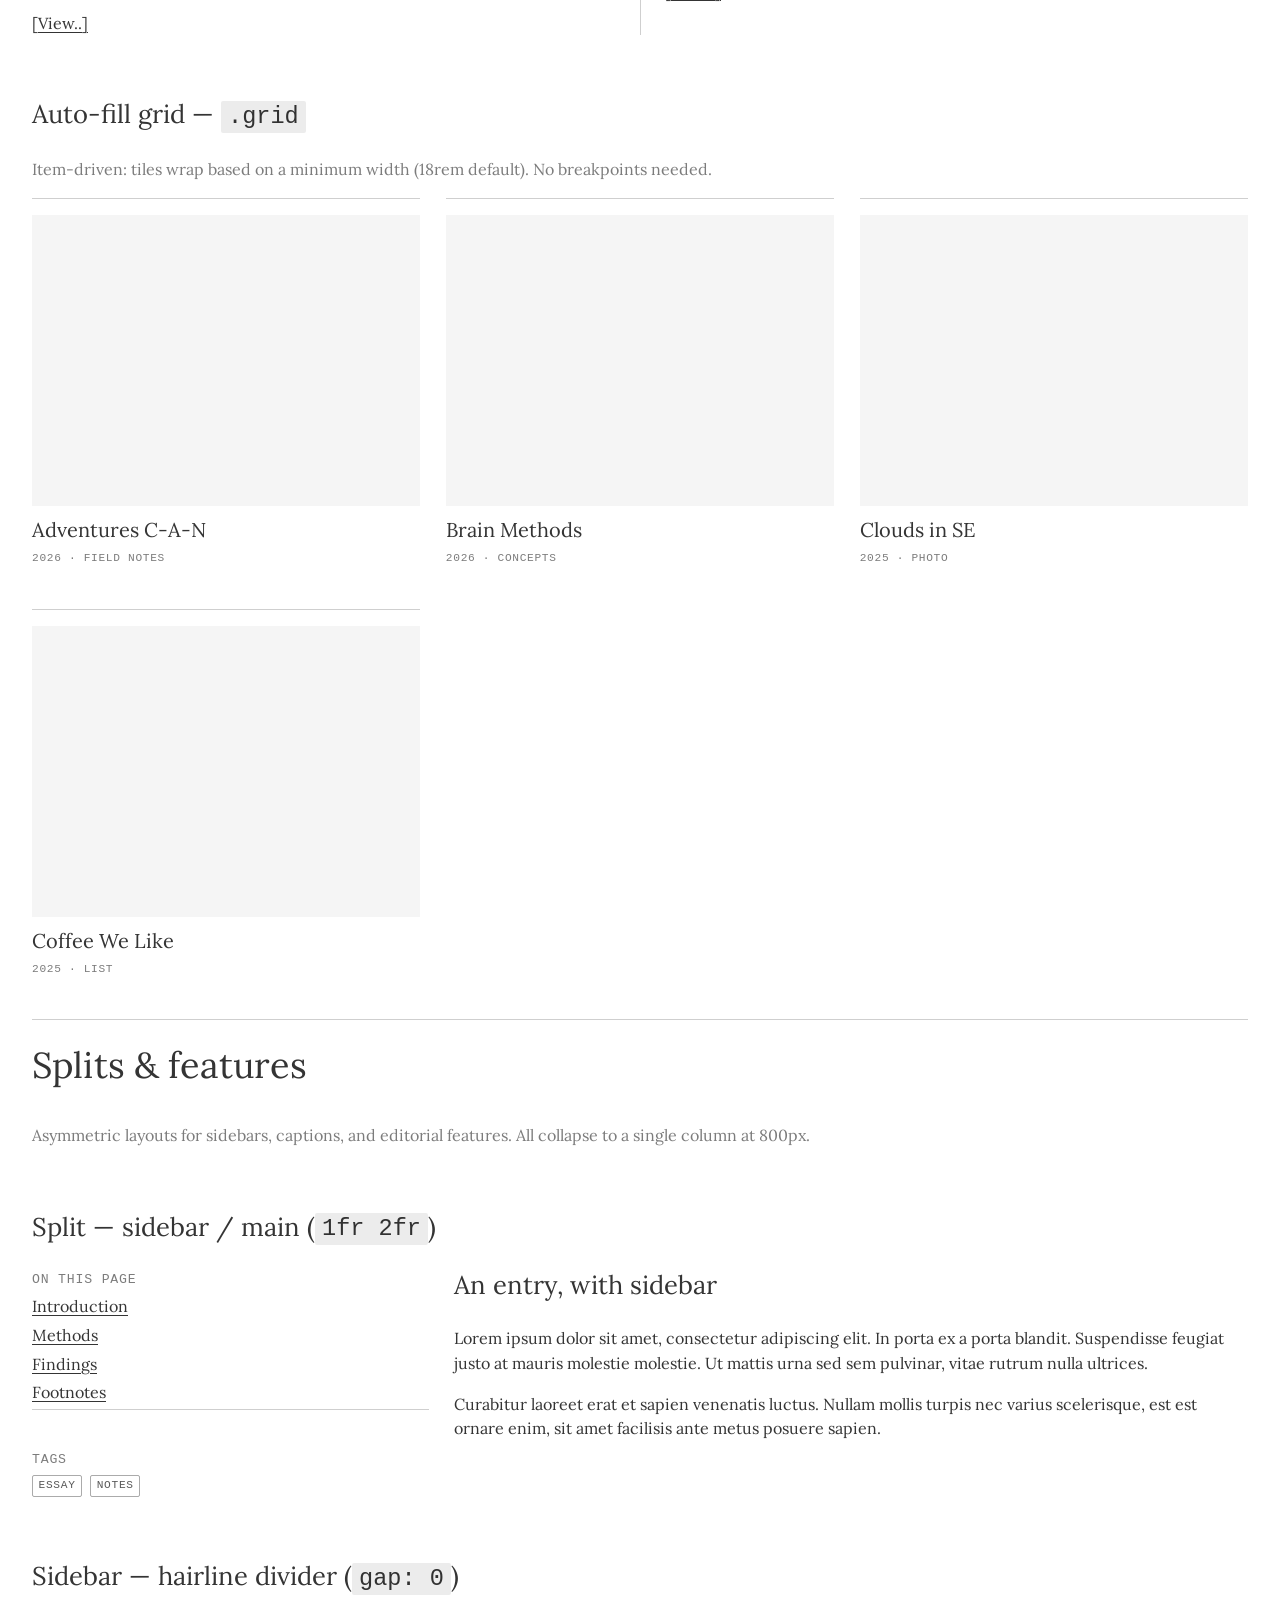
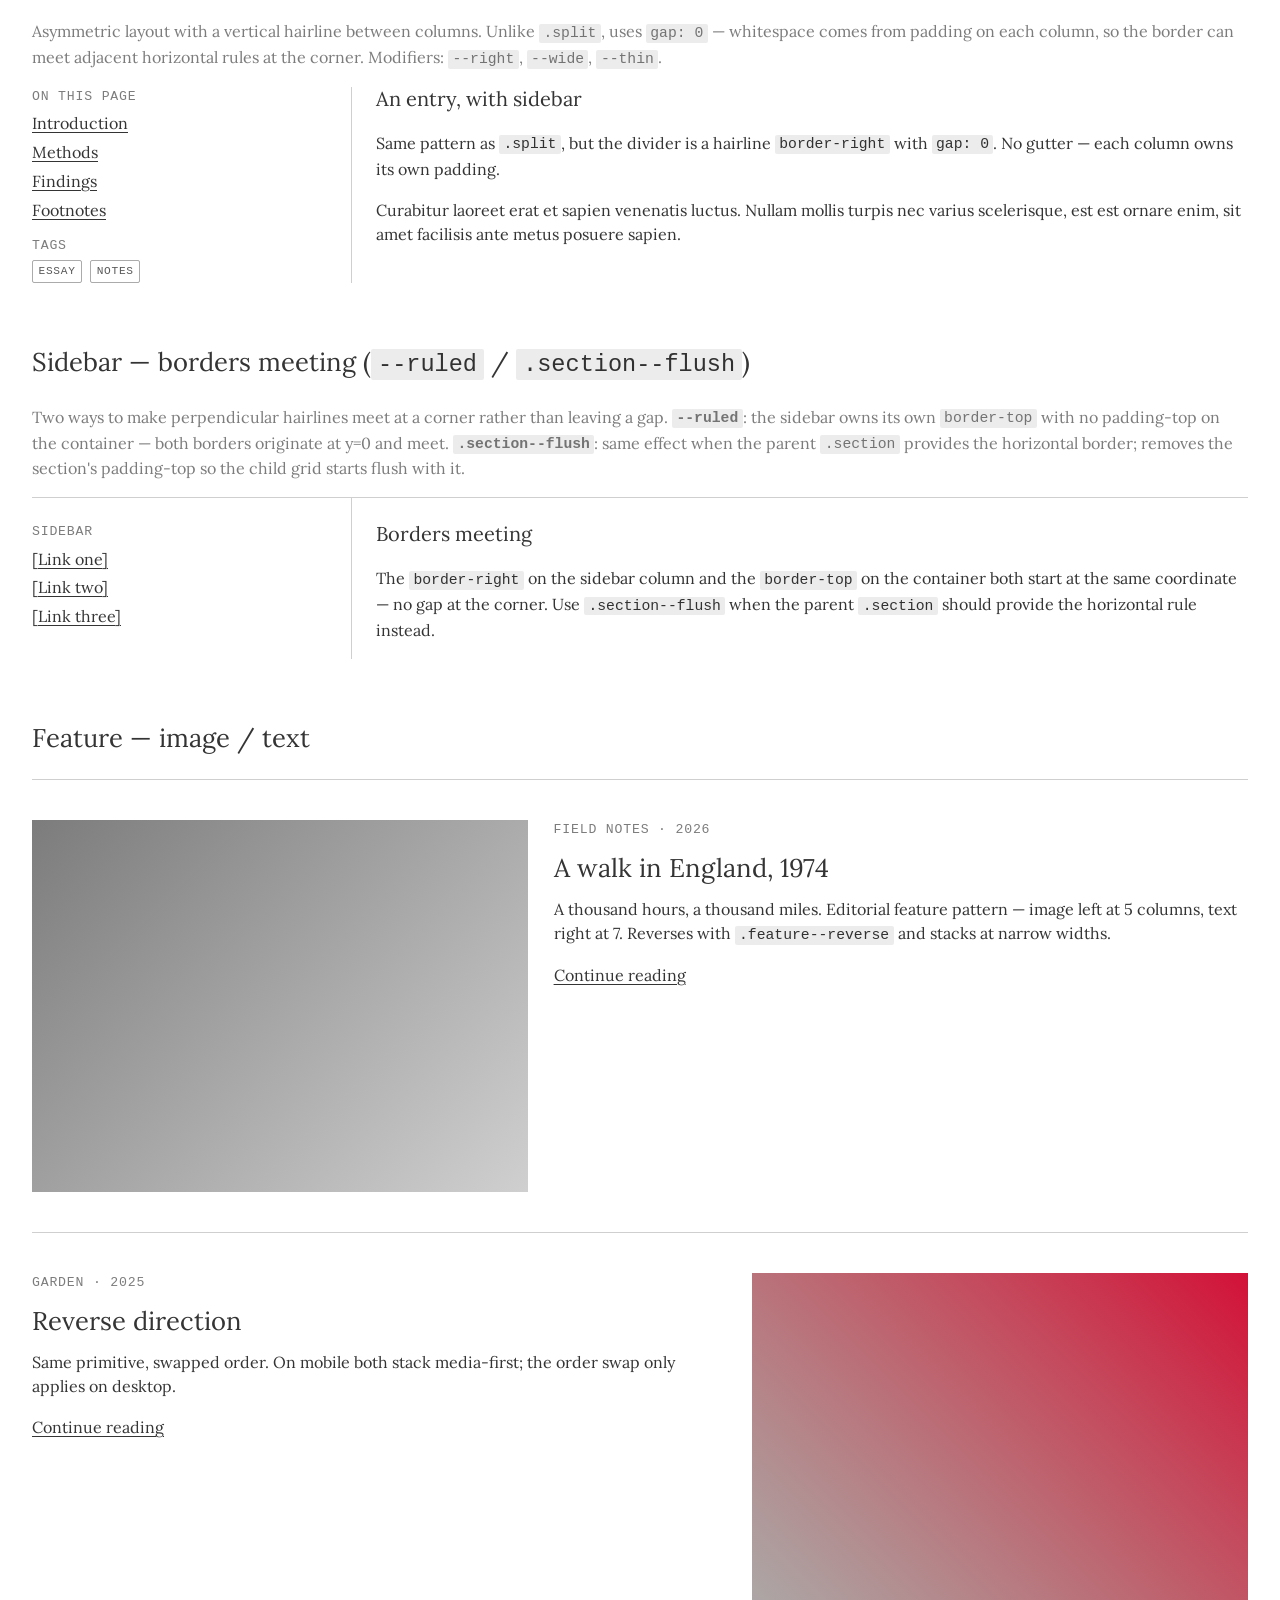
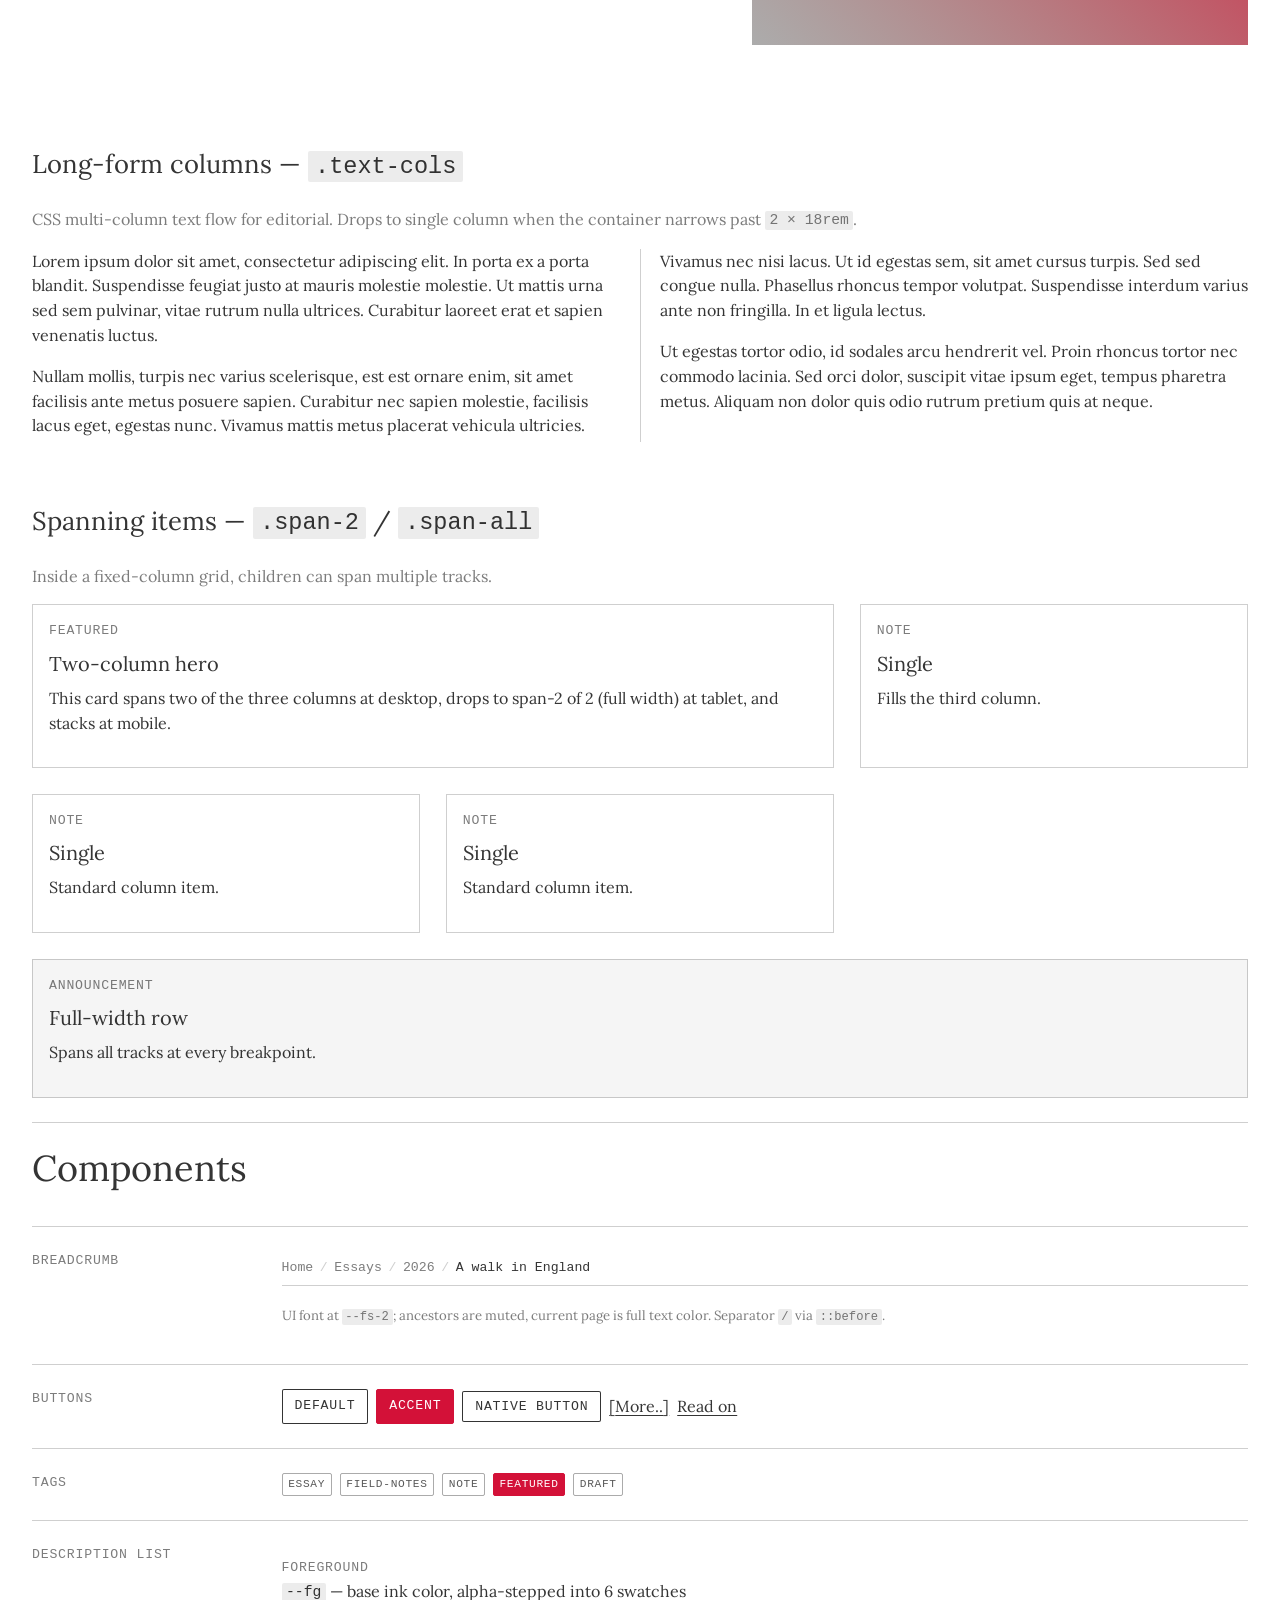
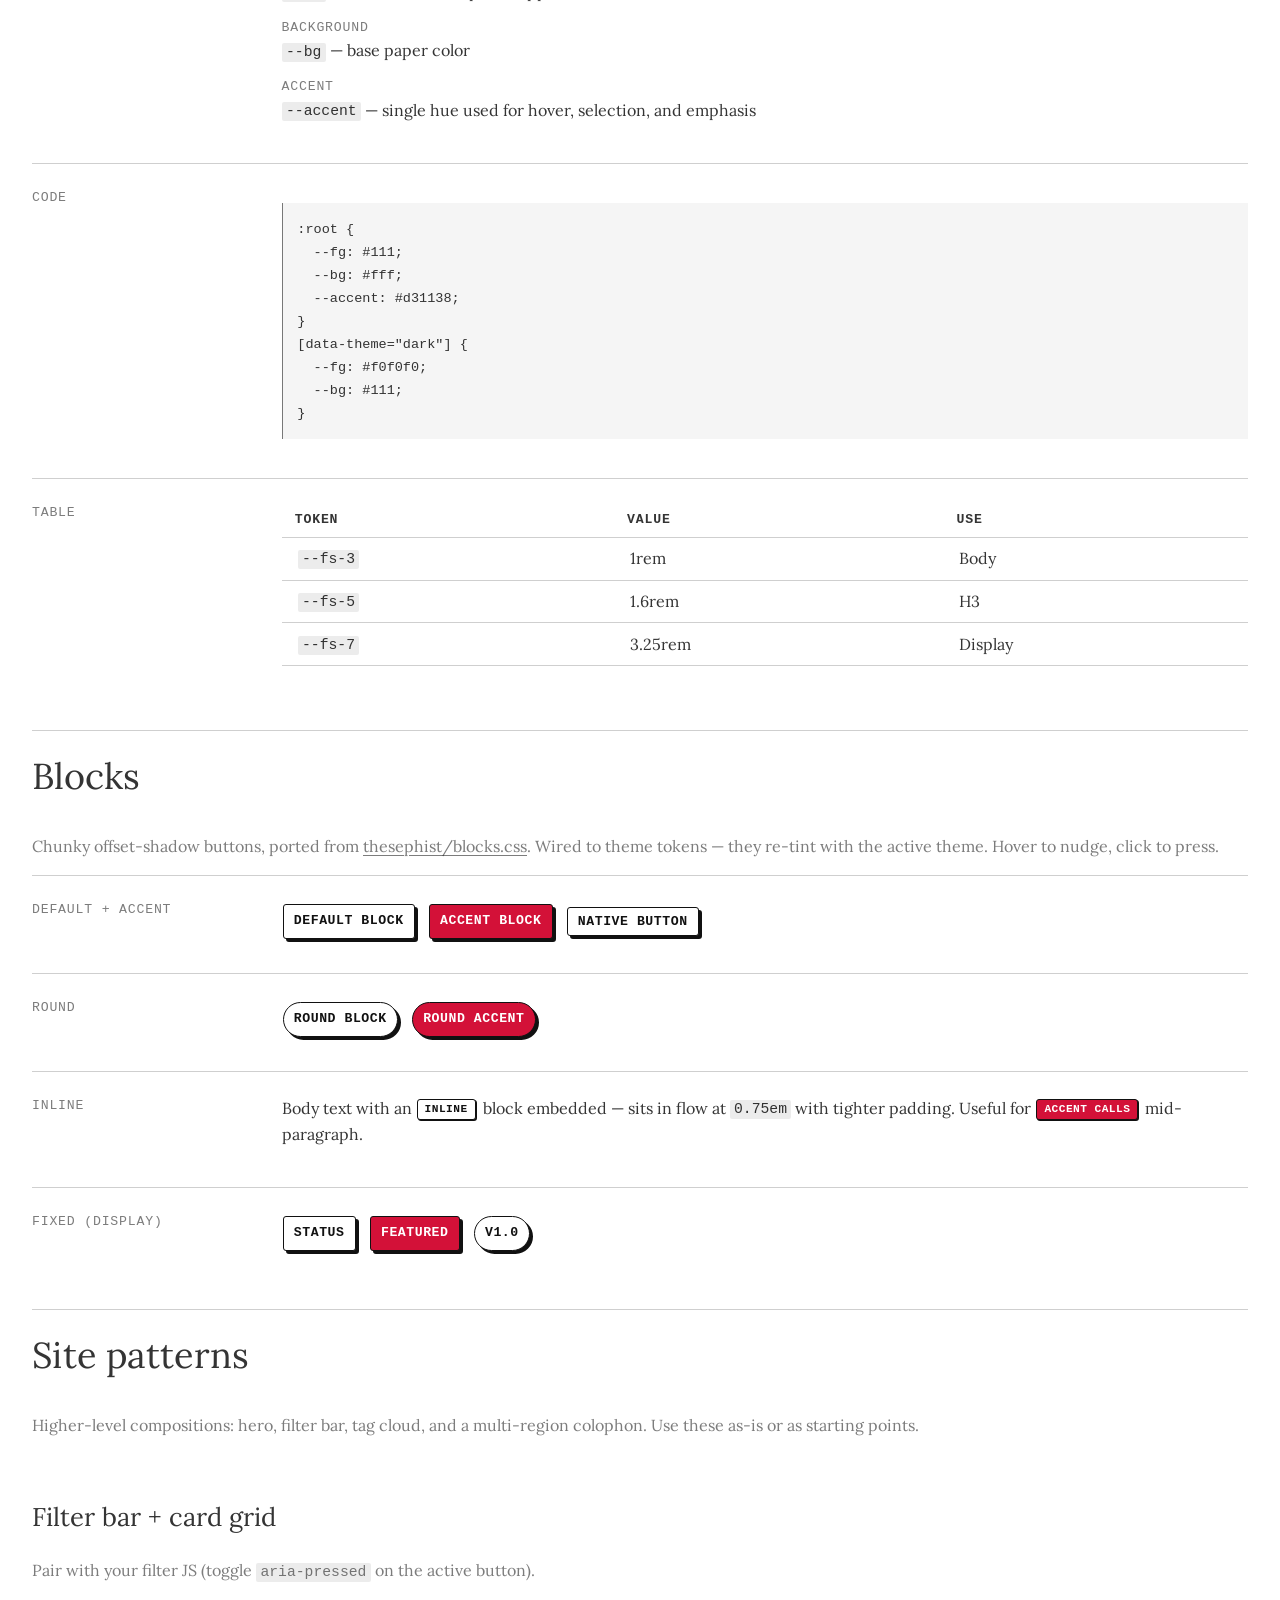
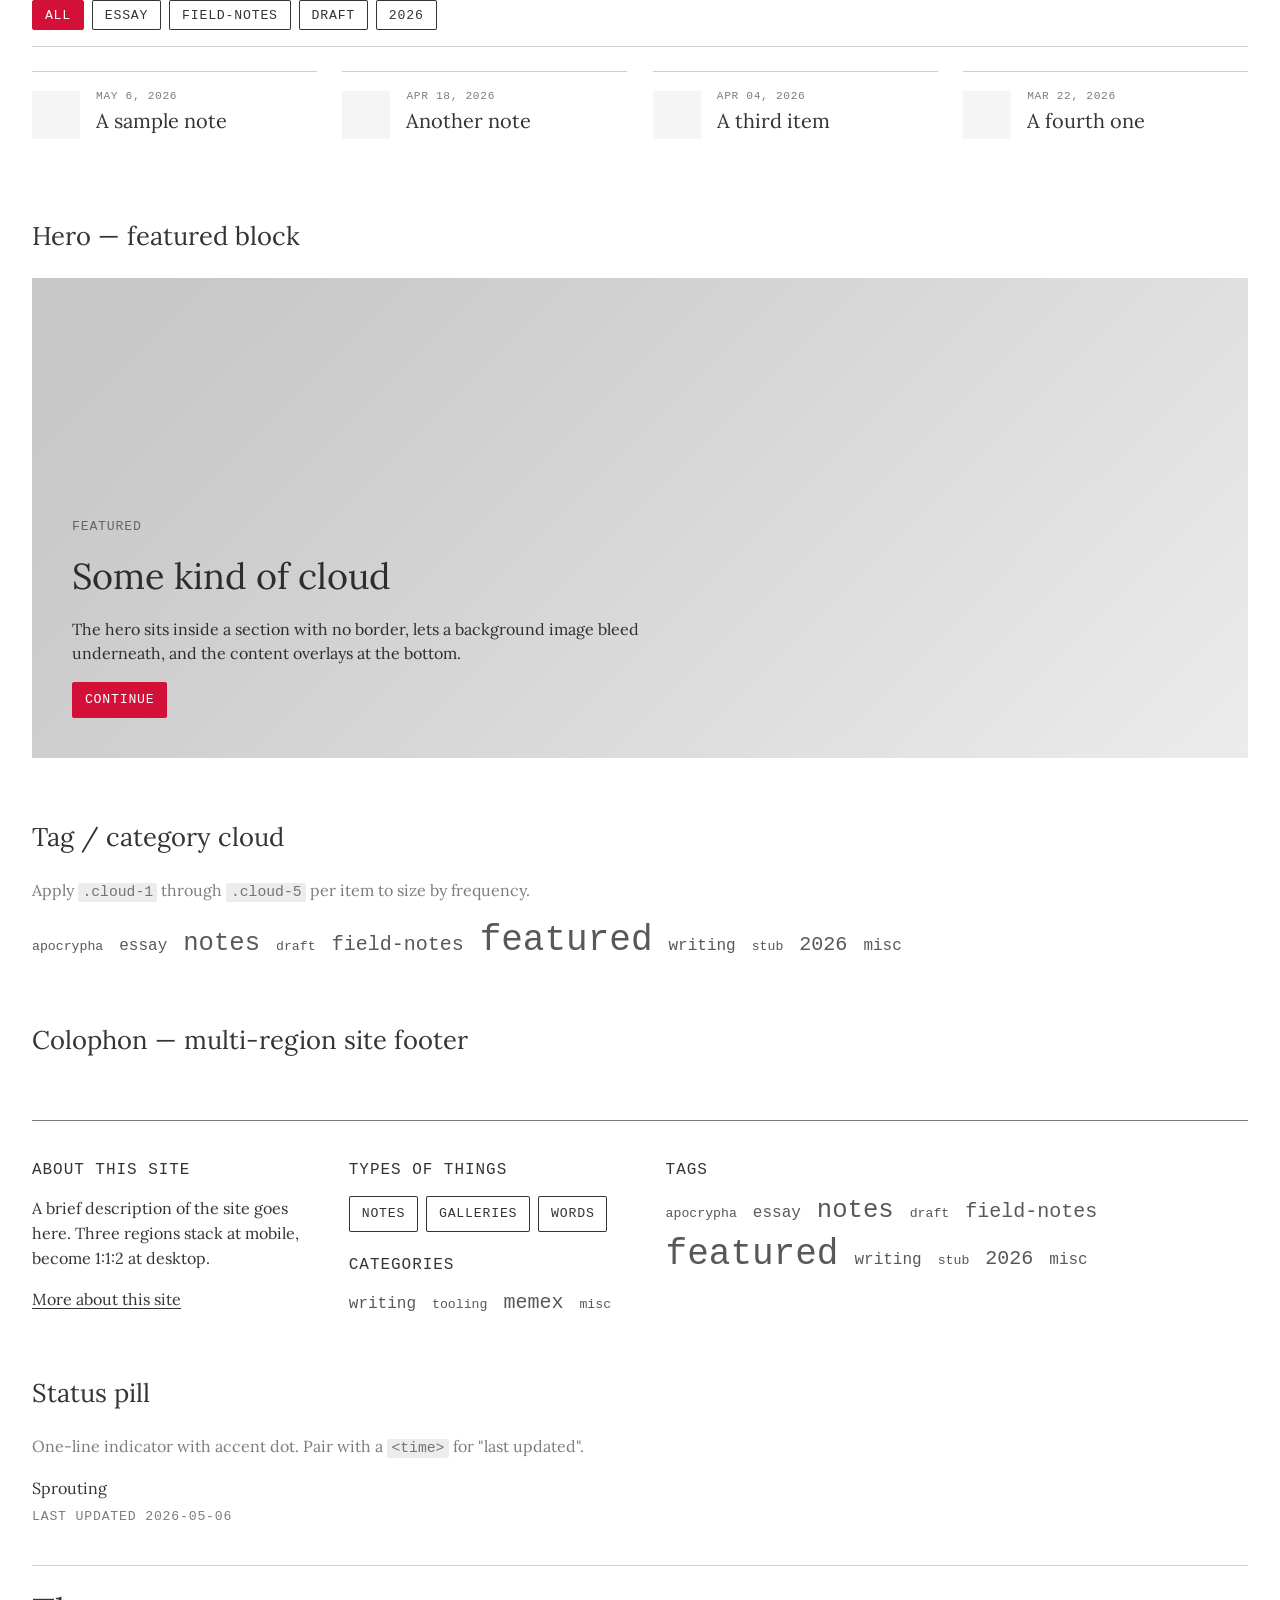
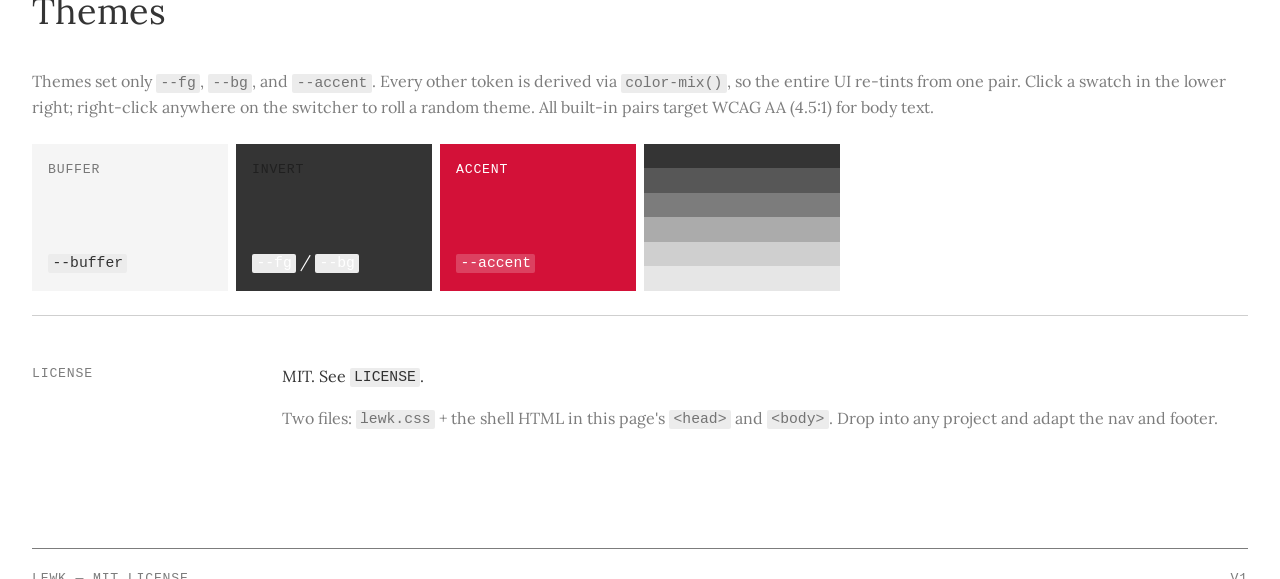
==== commit 1122fb44: "Adds examples" ====
--- a/index.html
+++ b/index.html
@@ -24,7 +24,8 @@
   <a href="#blocks">Blocks</a>
   <a href="#patterns">Patterns</a>
   <a href="#themes">Themes</a>
-  <a href="https://github.com/">GitHub</a>
+  <a class="brand" href="/examples">Examples</a>
+  <a href="https://github.com/nimdaghlian/lewk">GitHub</a>
 </nav>
 
 <main class="page">
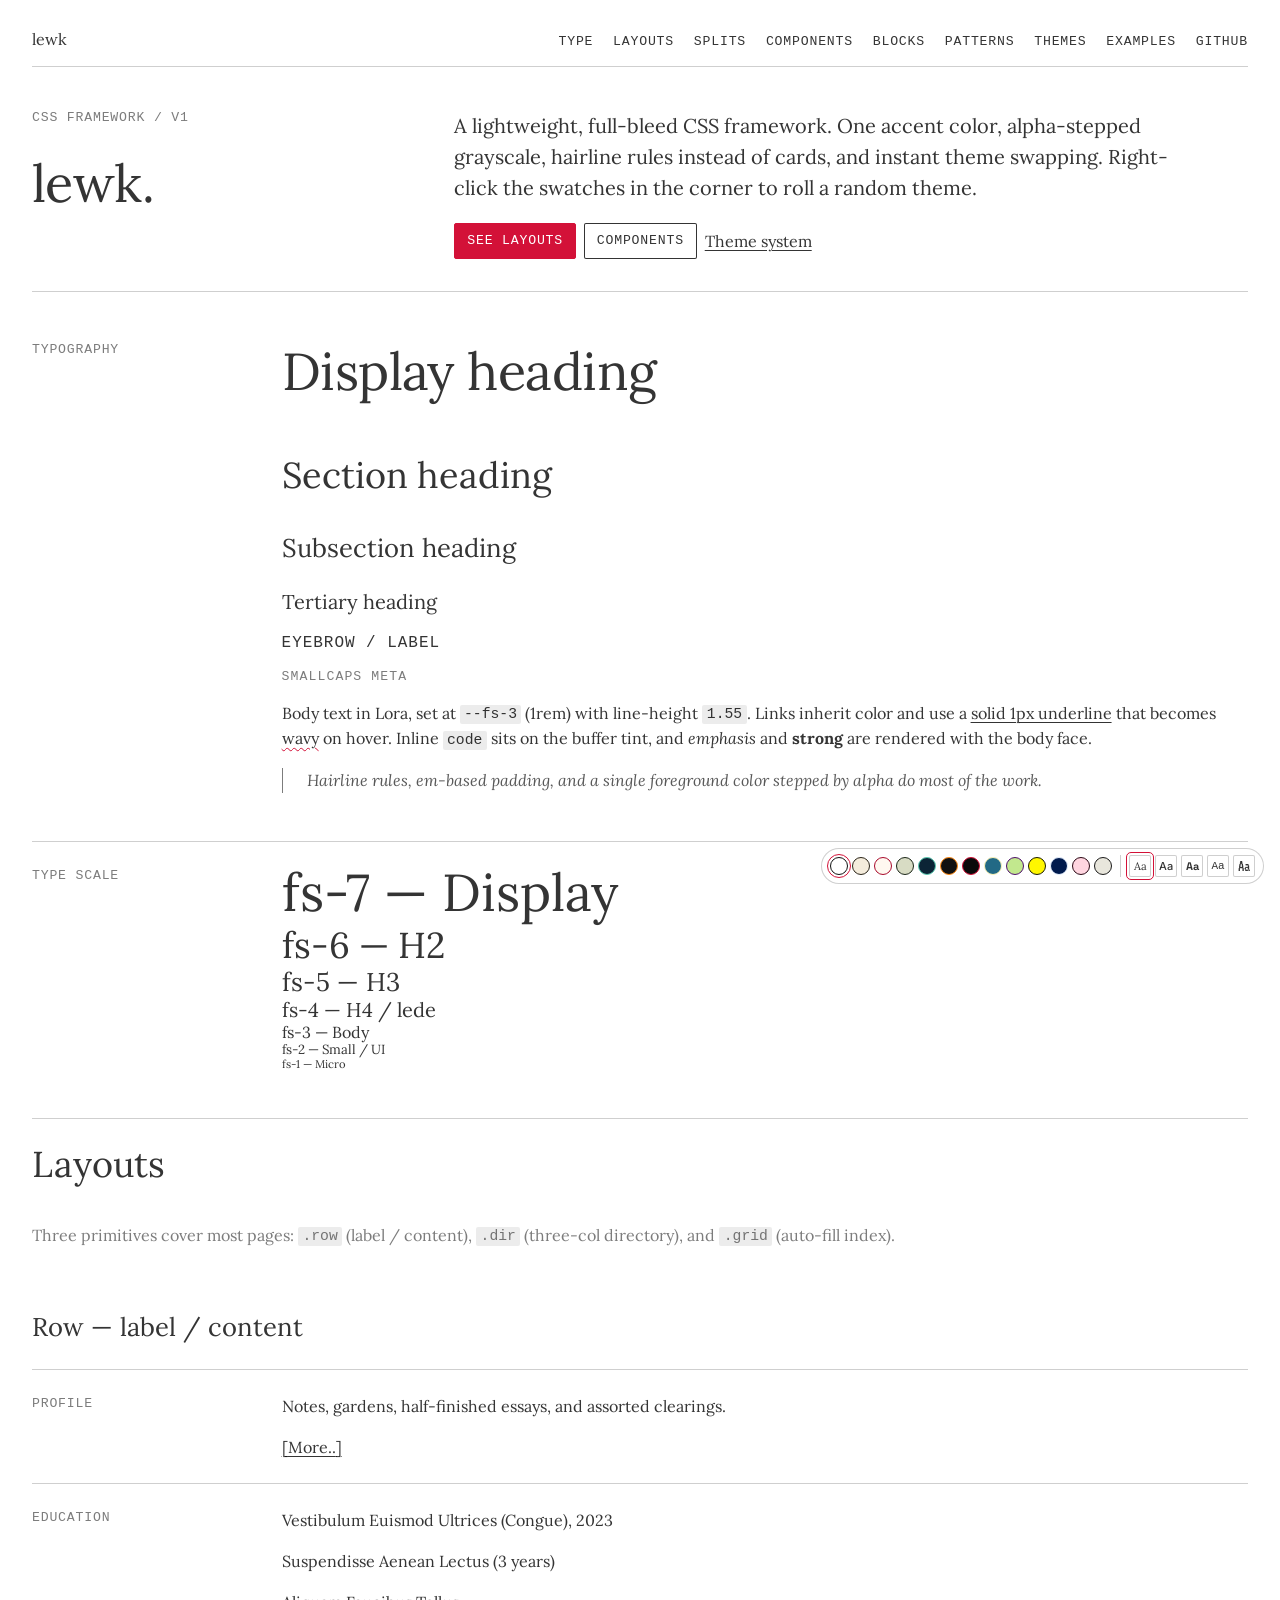
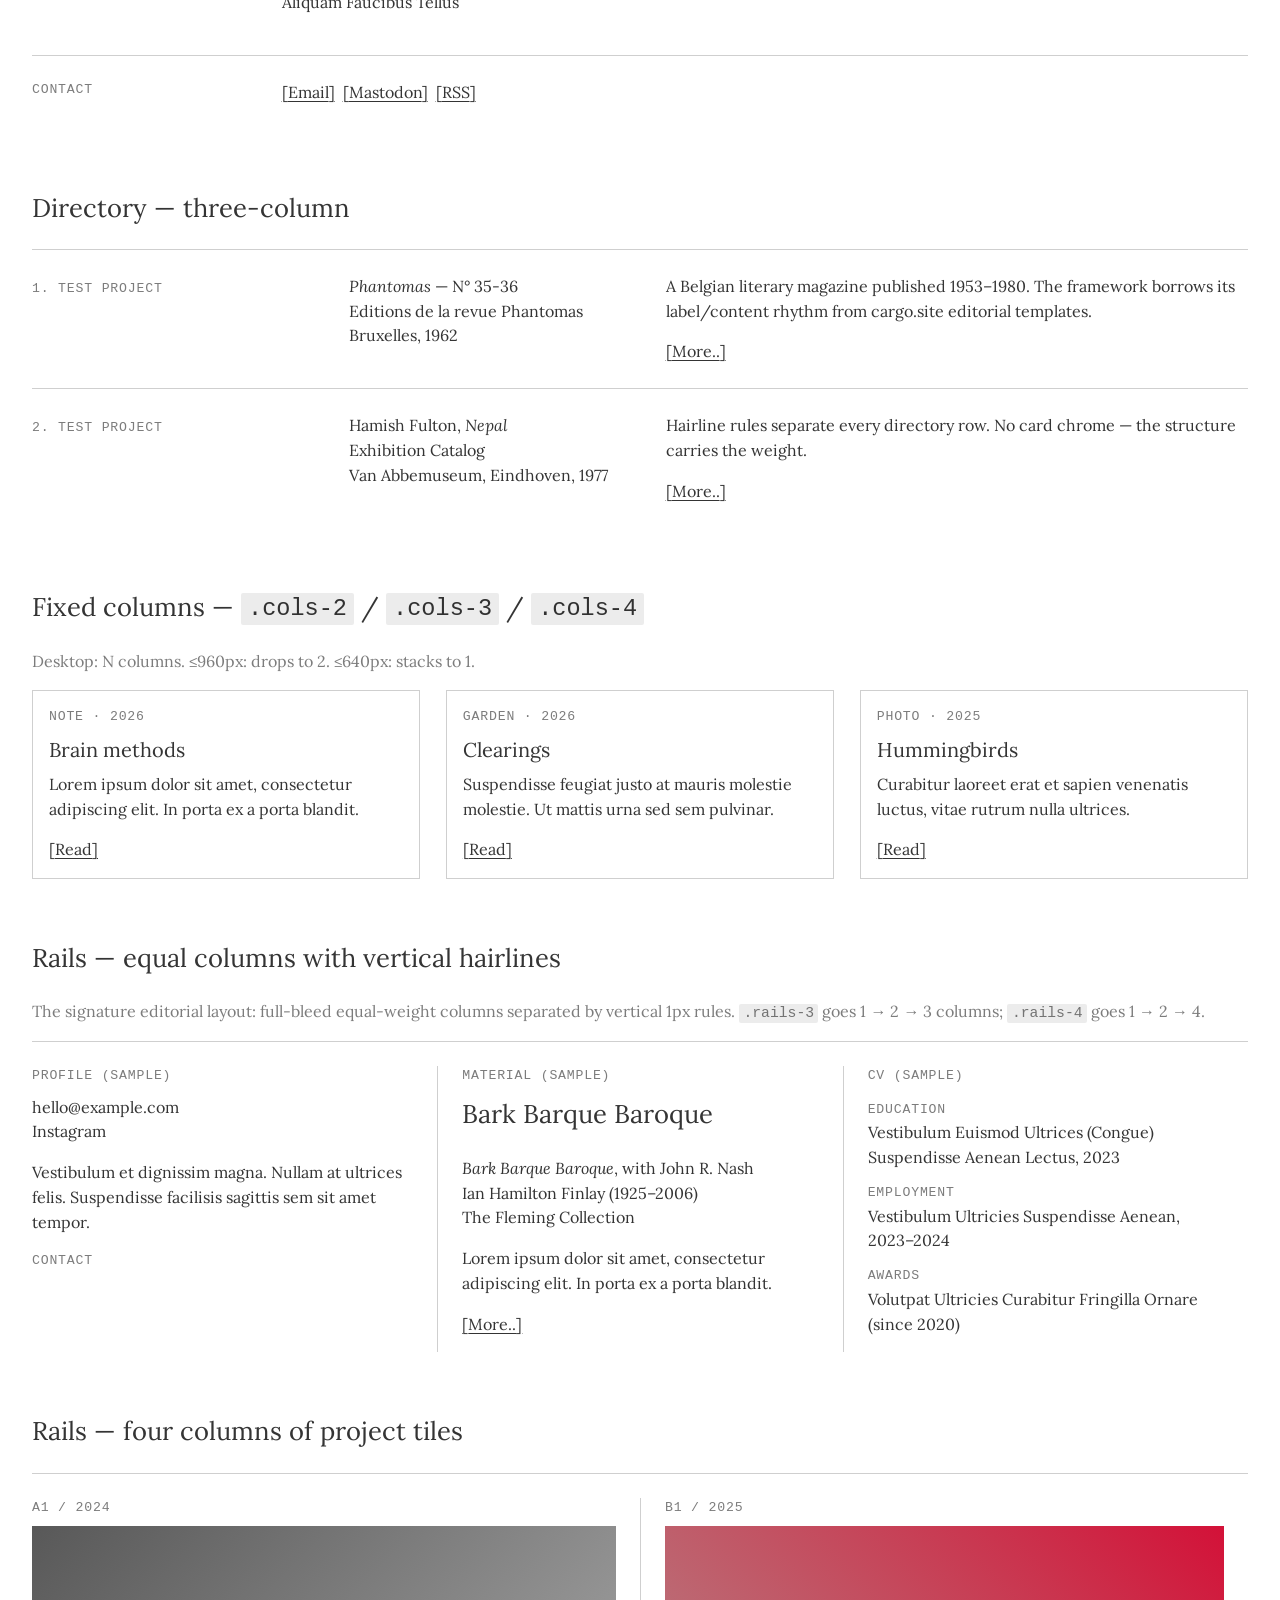
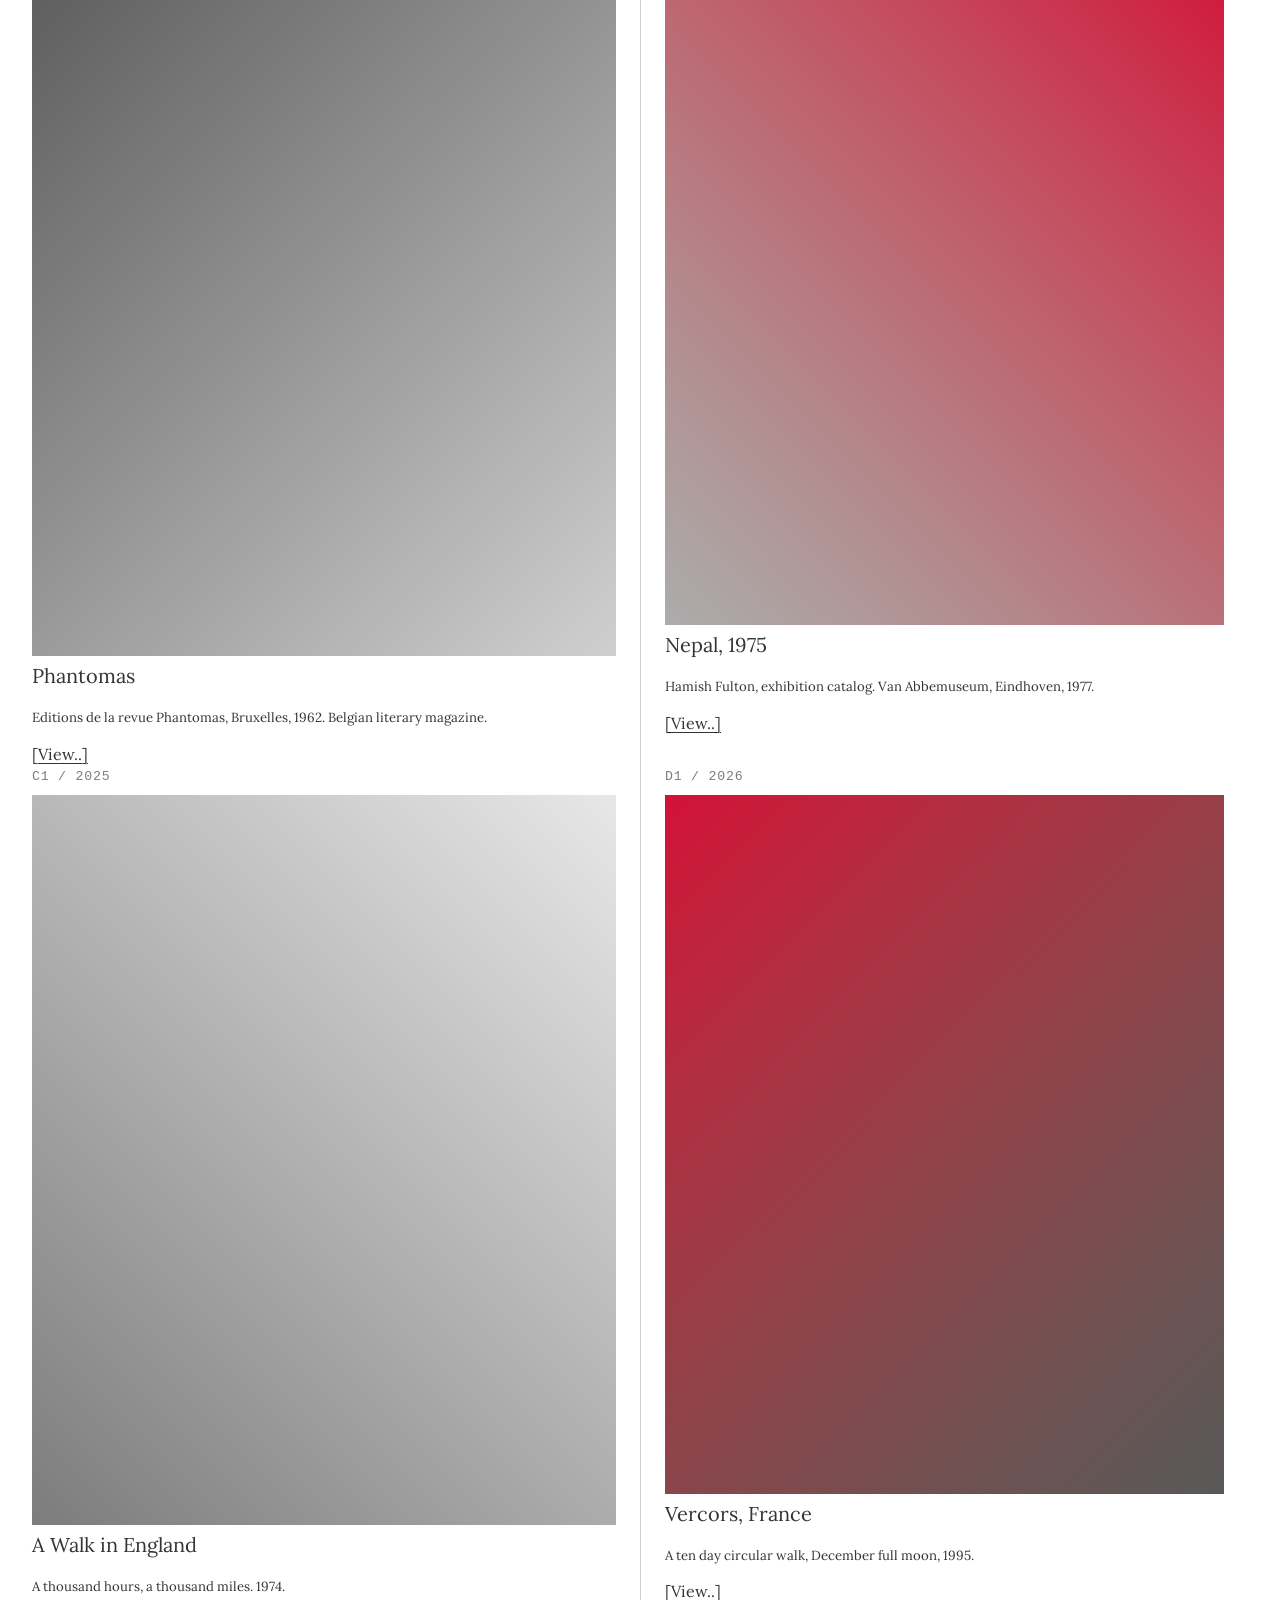
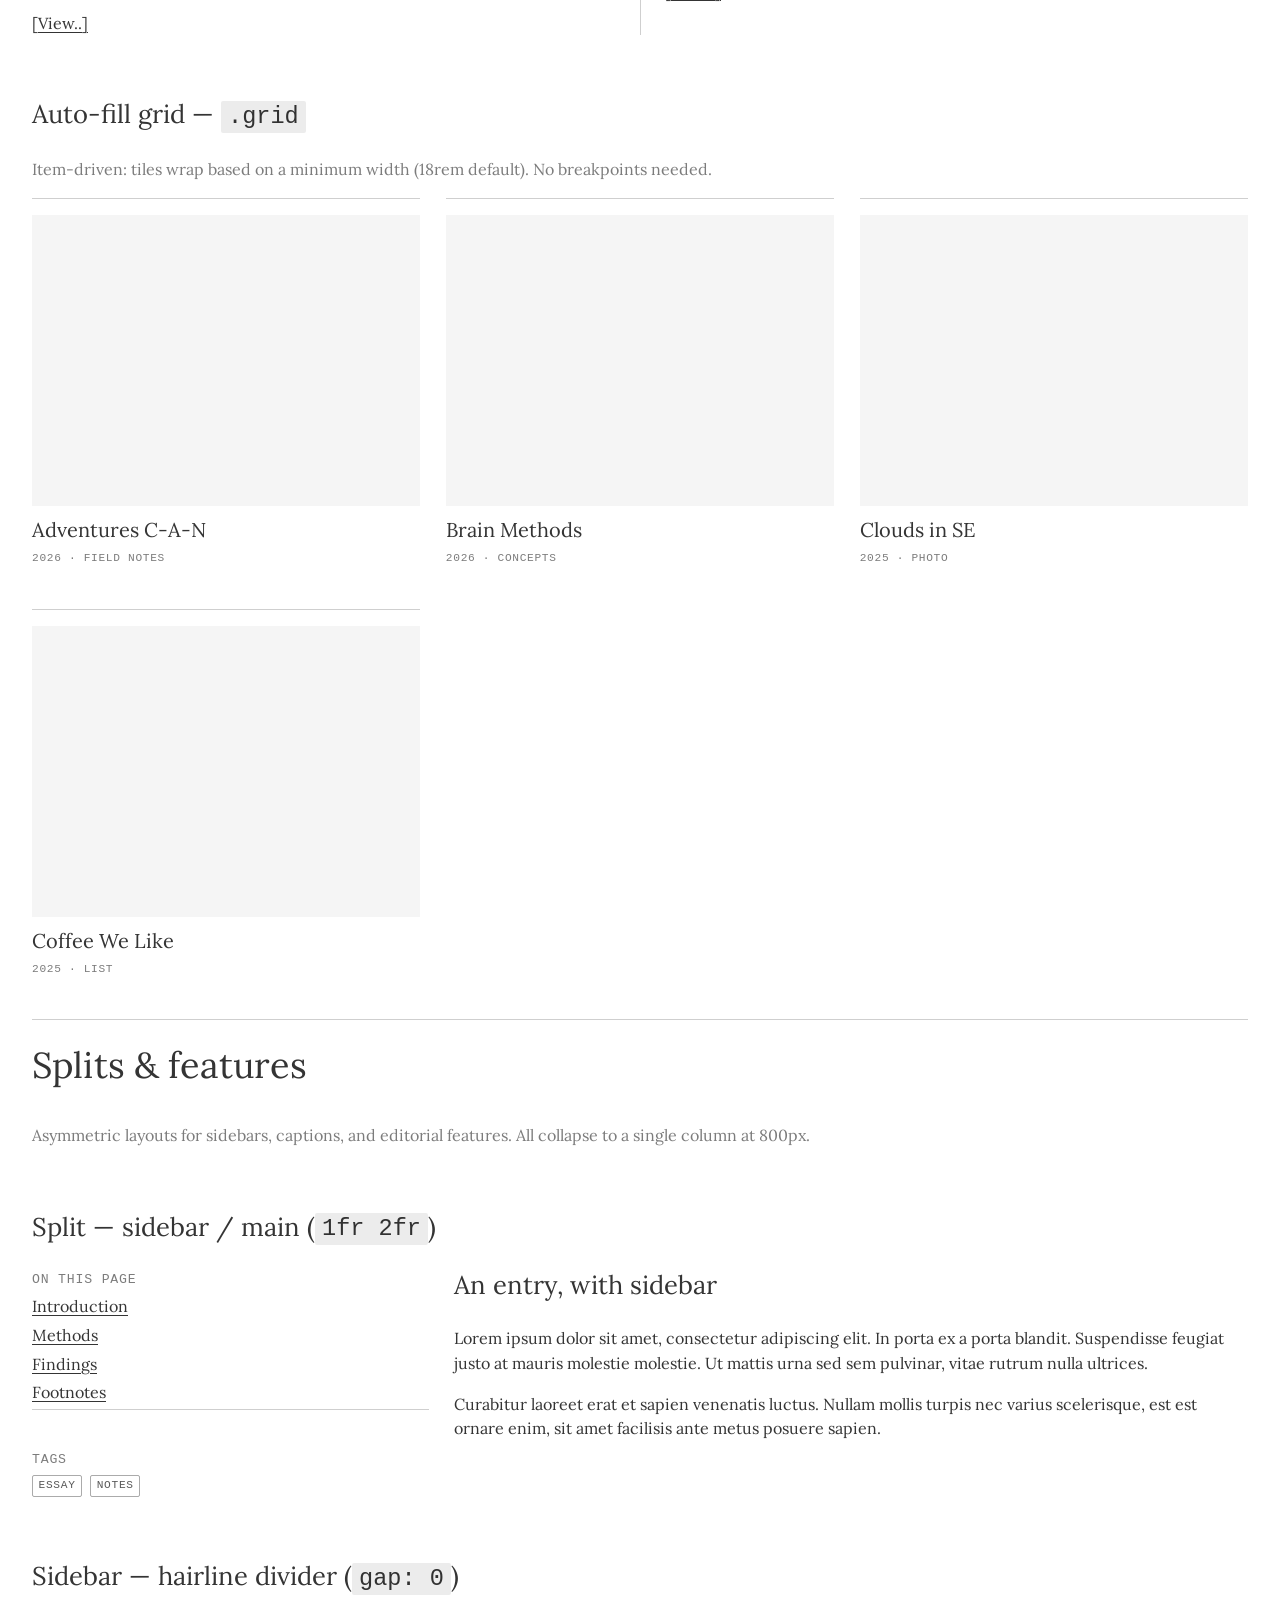
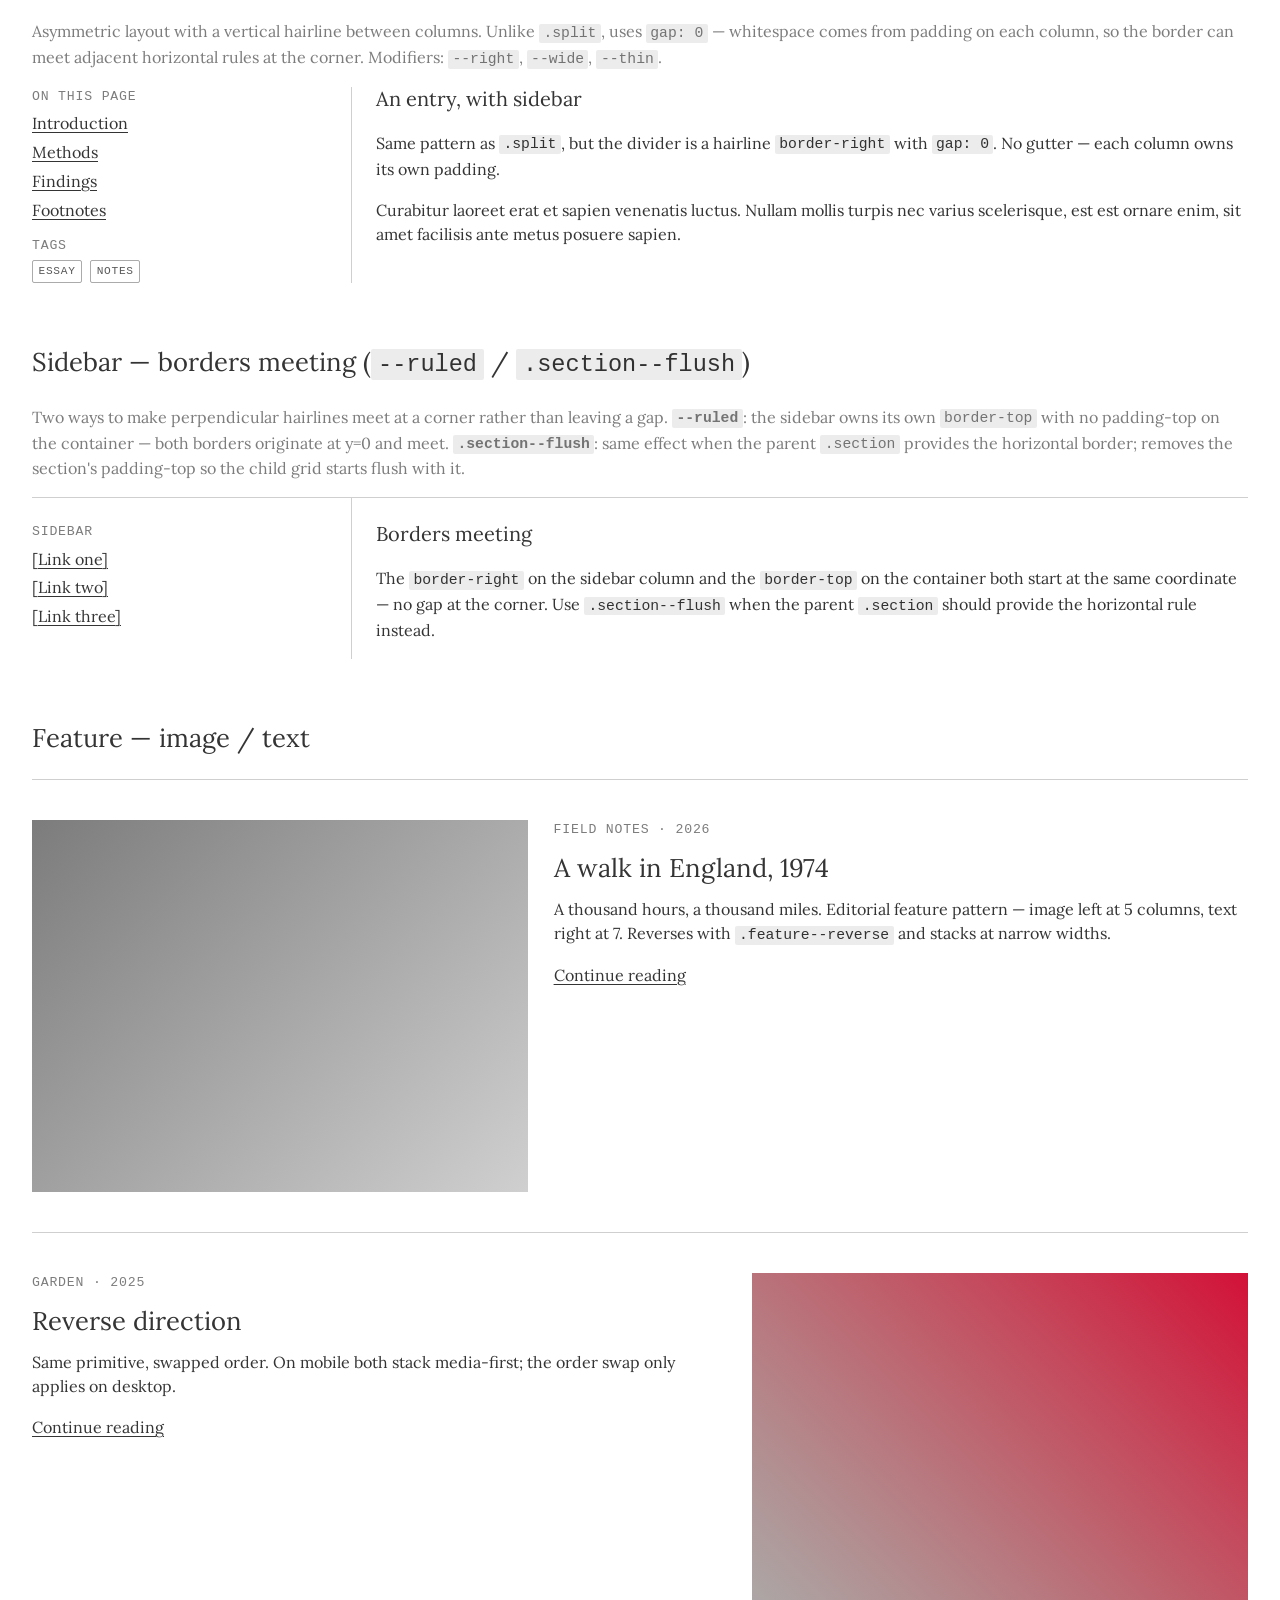
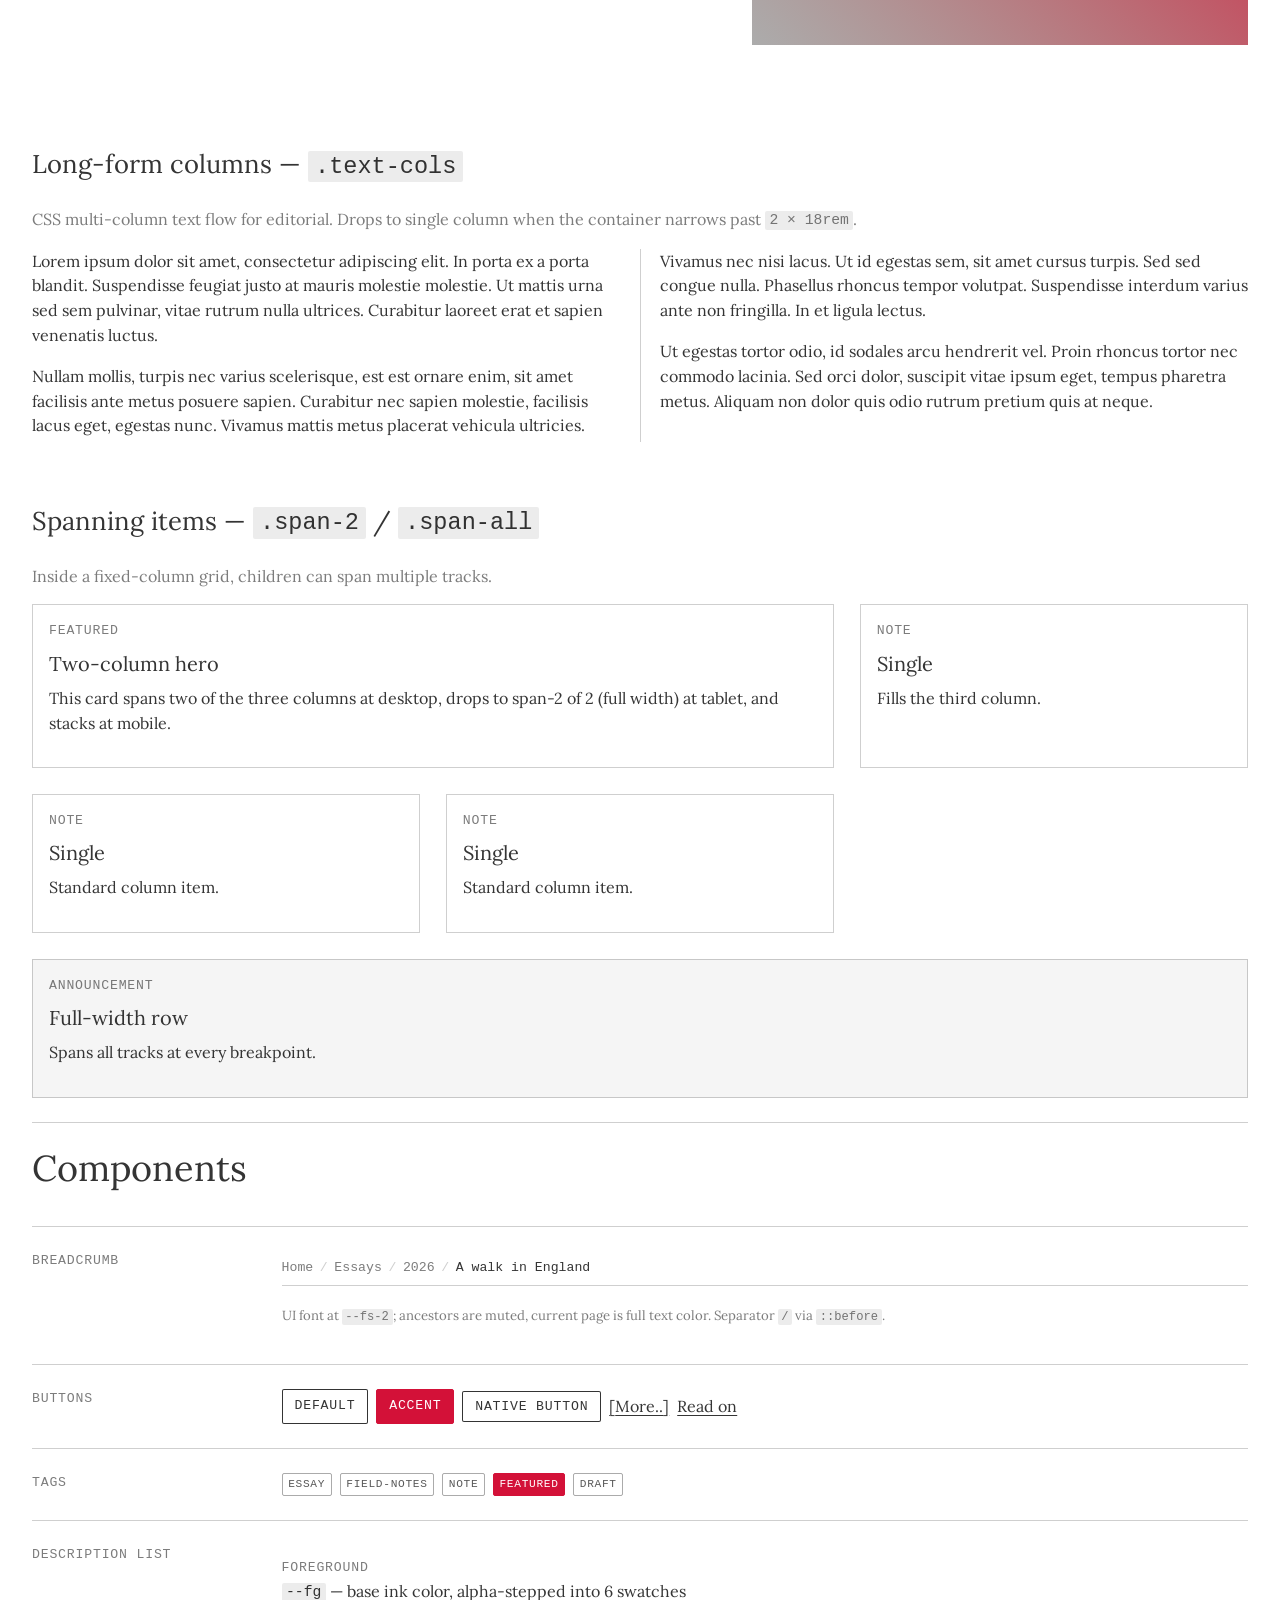
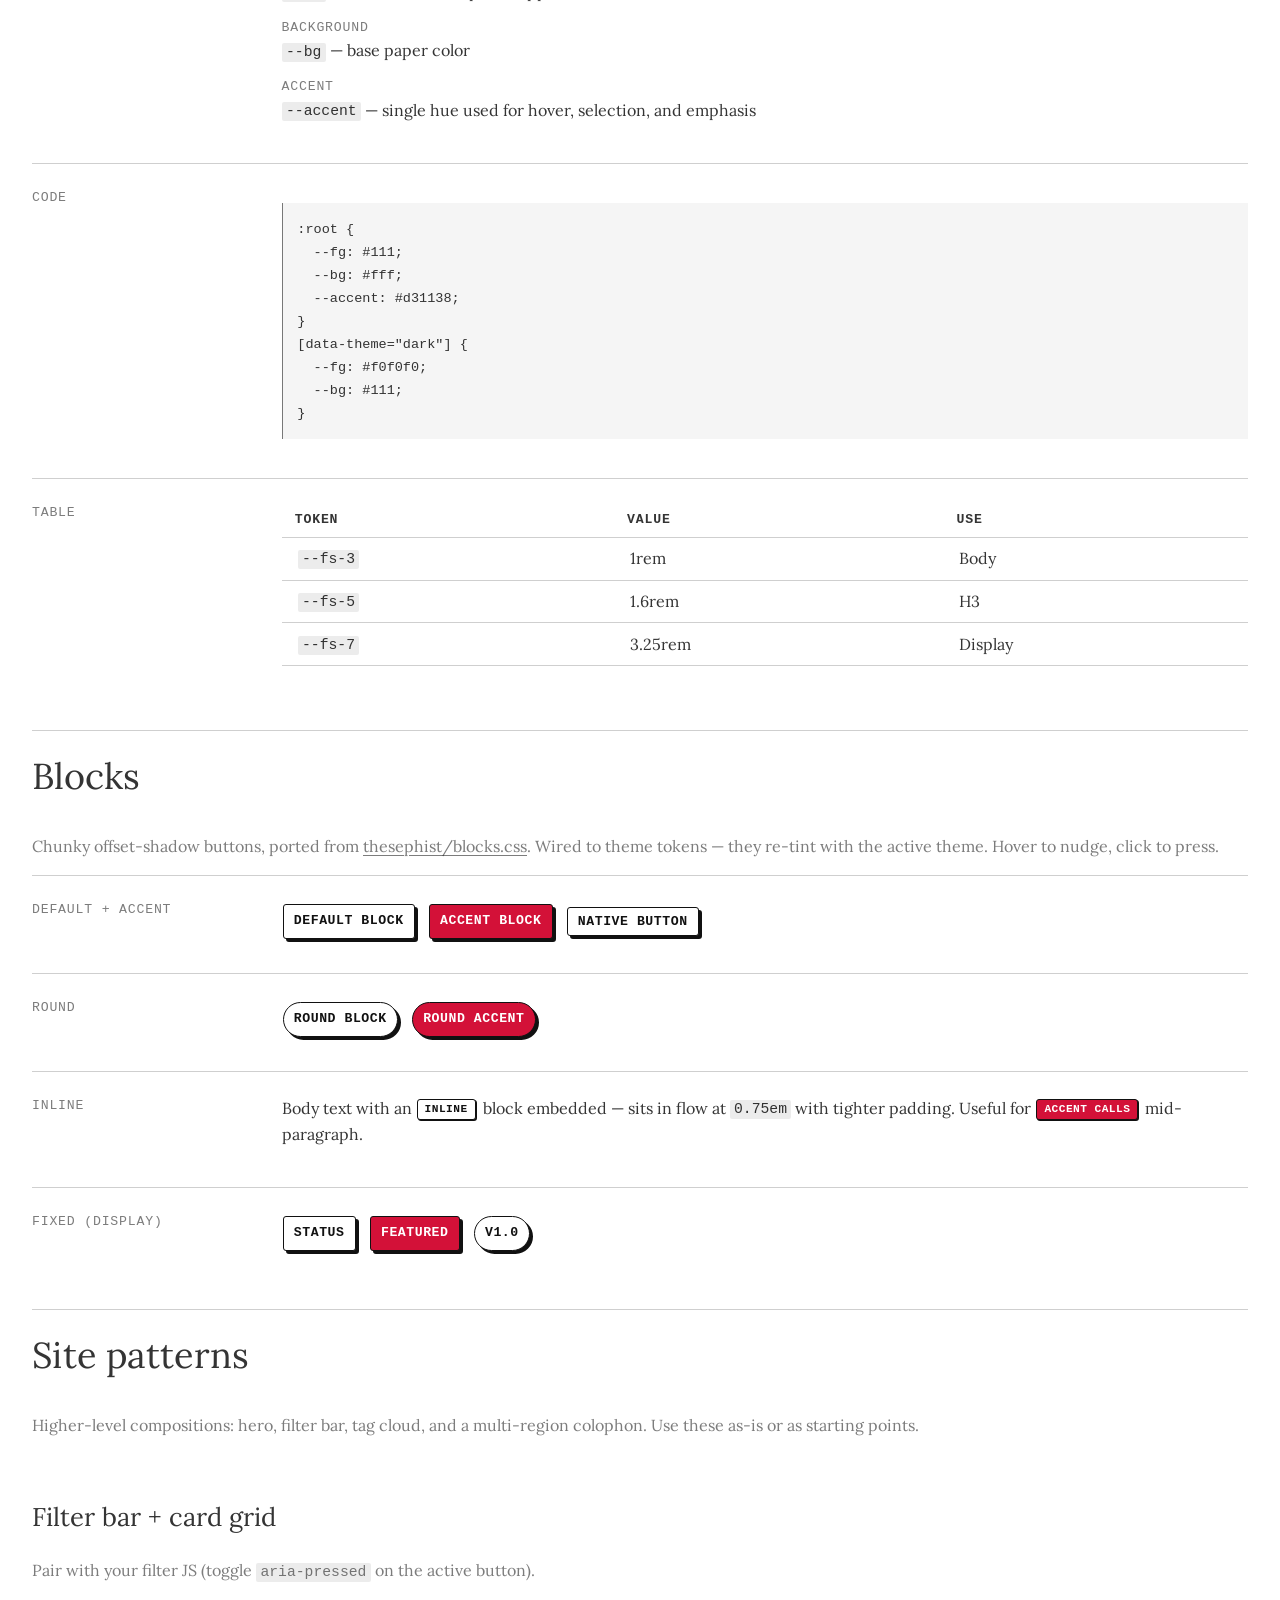
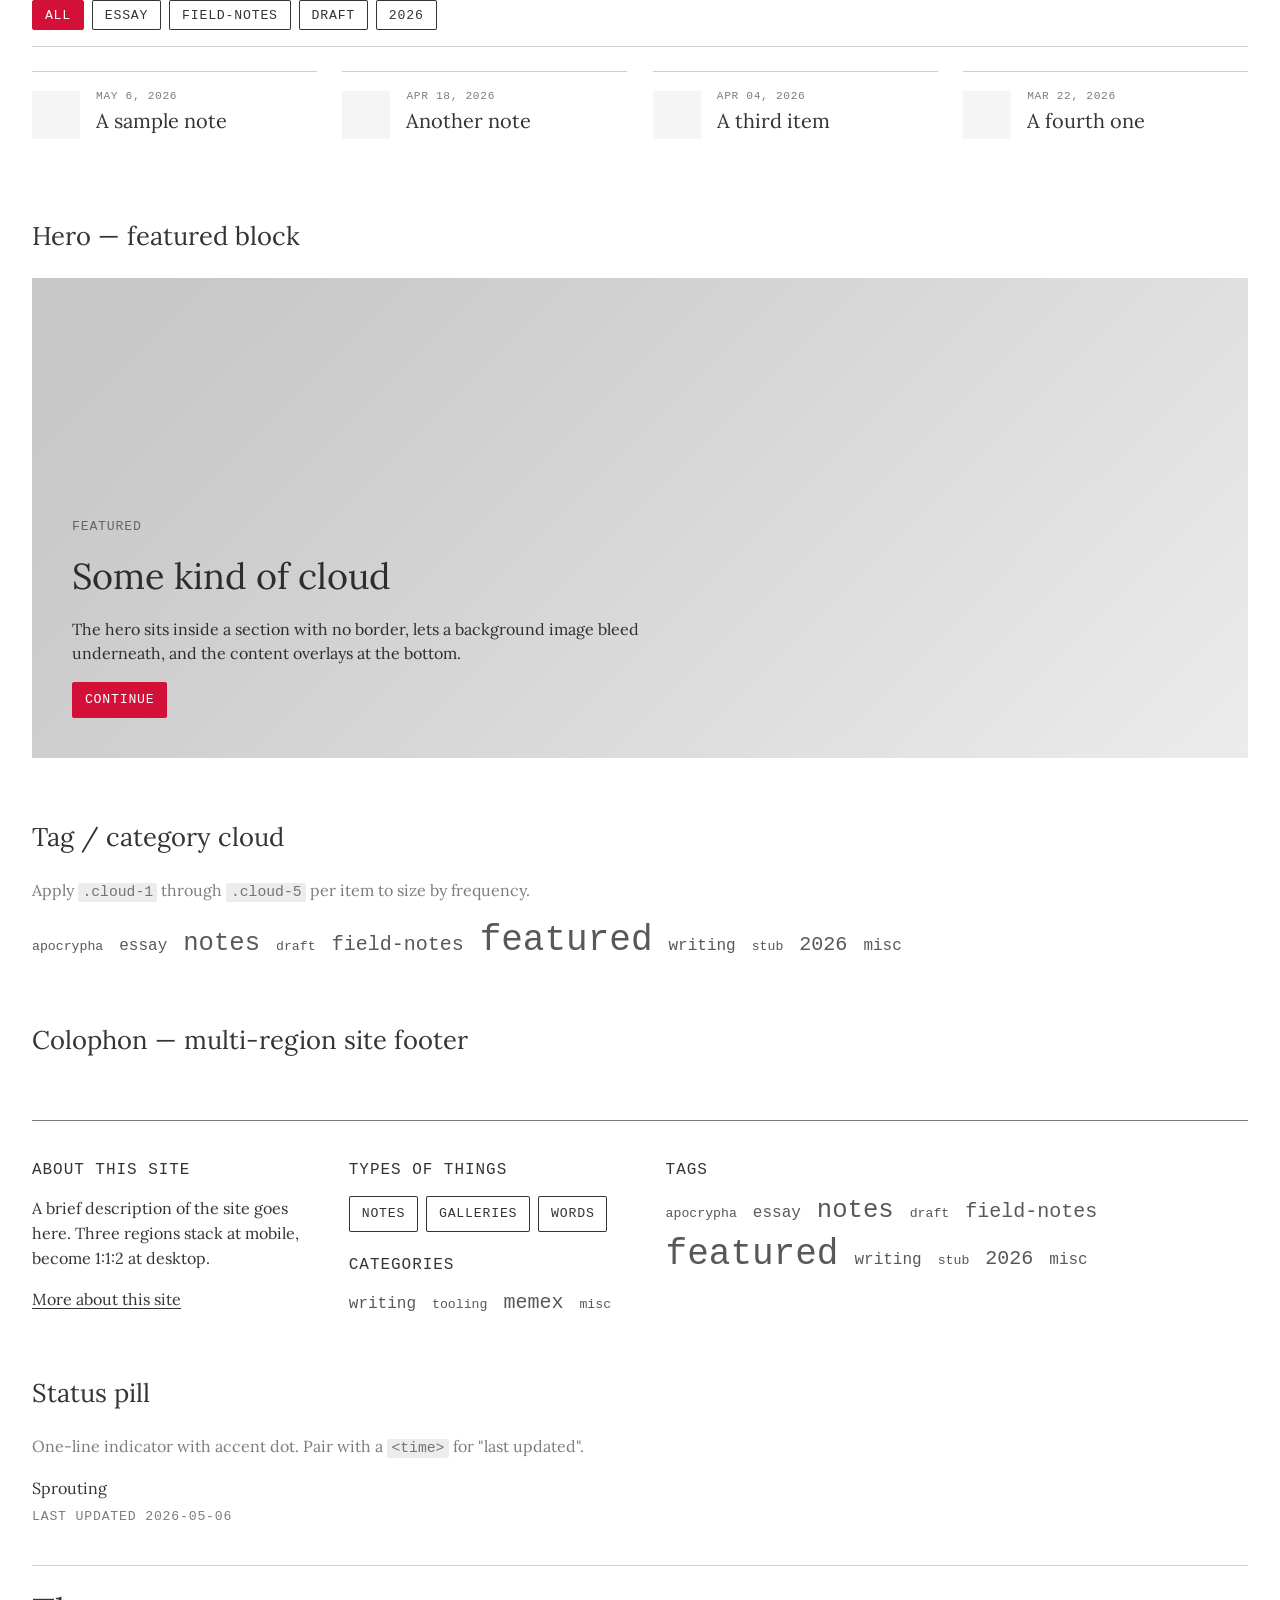
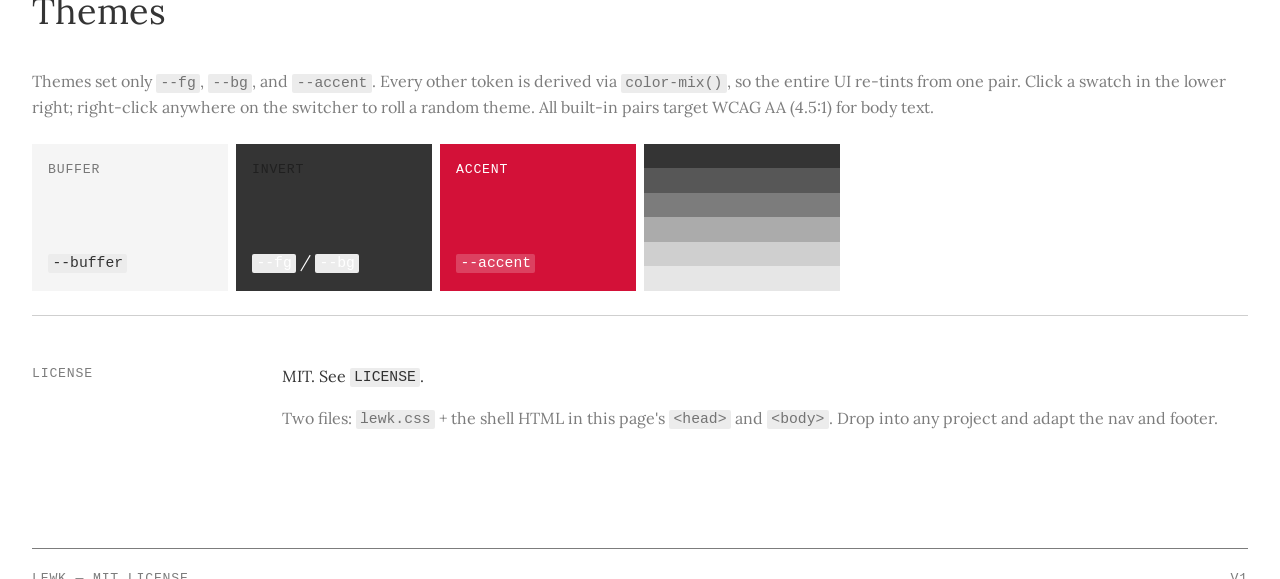
==== commit 88d5cccc: "fix nav" ====
--- a/index.html
+++ b/index.html
@@ -24,7 +24,7 @@
   <a href="#blocks">Blocks</a>
   <a href="#patterns">Patterns</a>
   <a href="#themes">Themes</a>
-  <a class="brand" href="/examples">Examples</a>
+  <a href="/examples">Examples</a>
   <a href="https://github.com/nimdaghlian/lewk">GitHub</a>
 </nav>
 
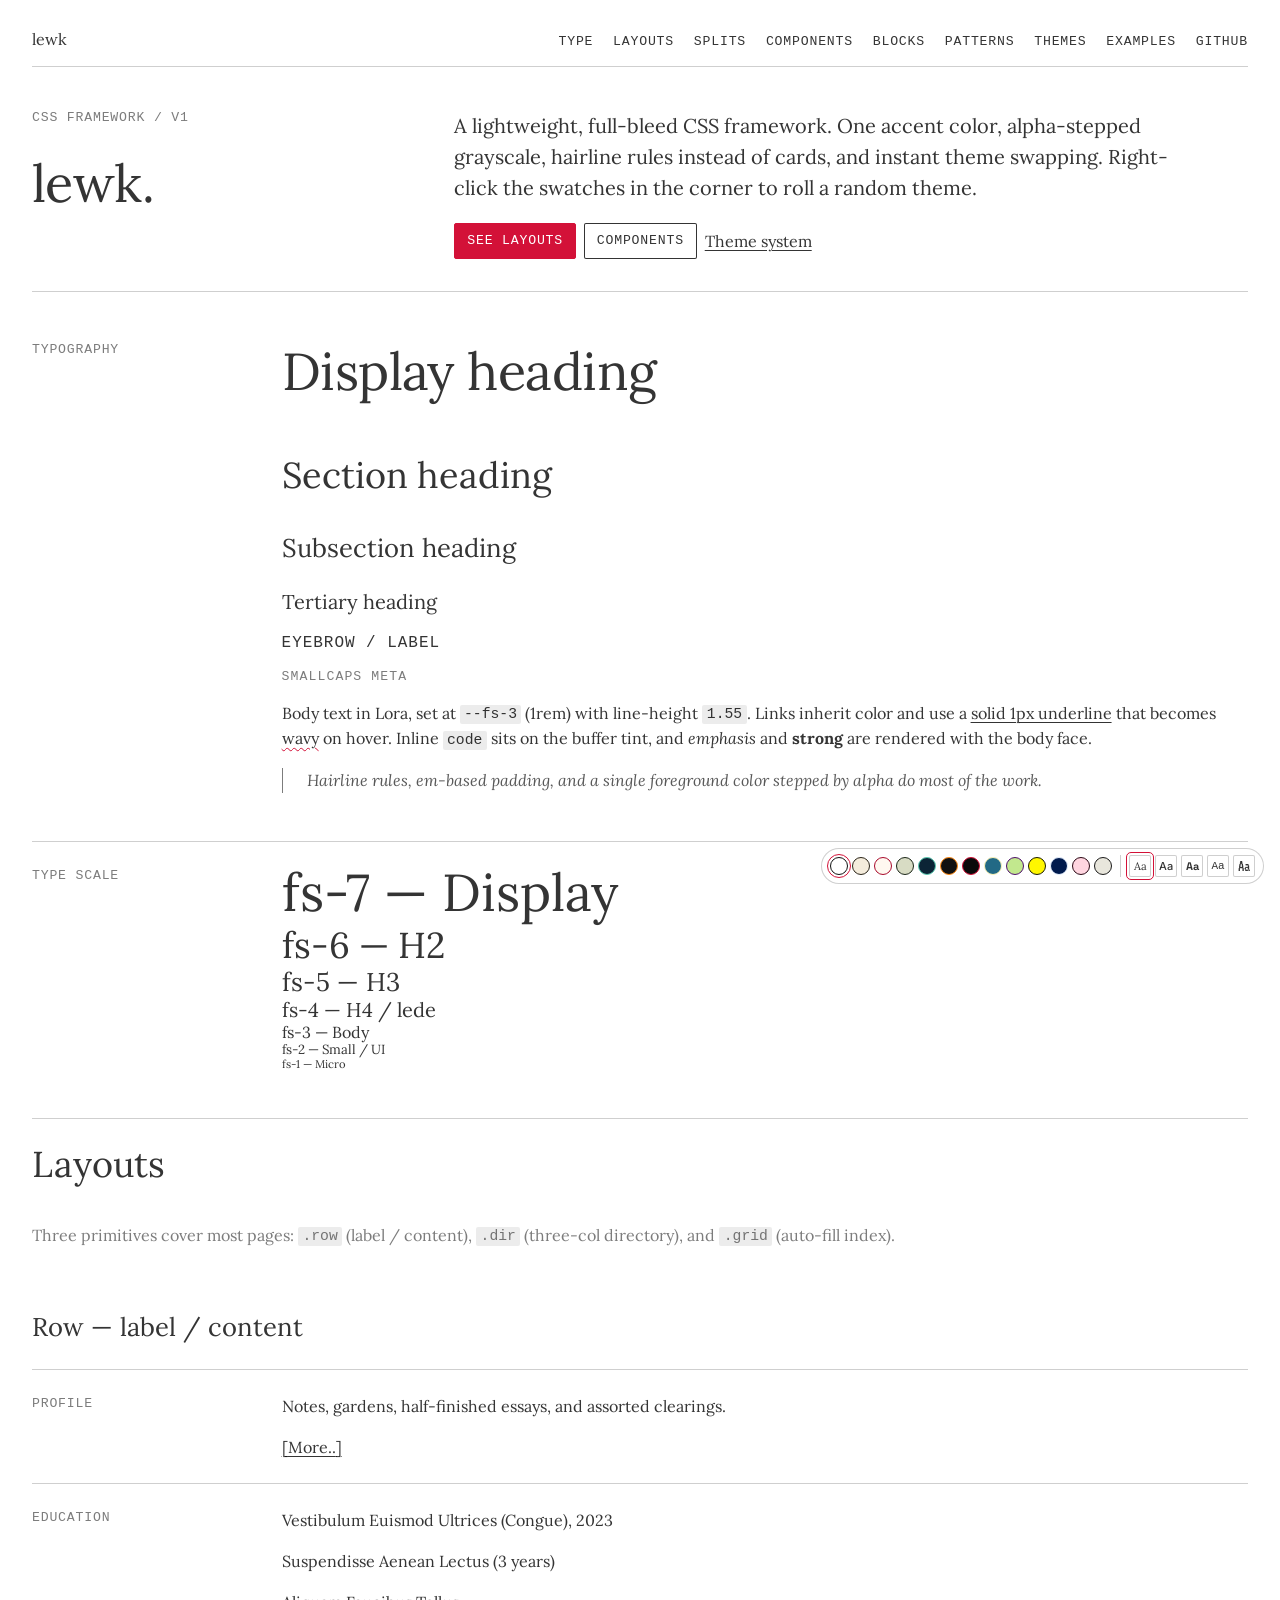
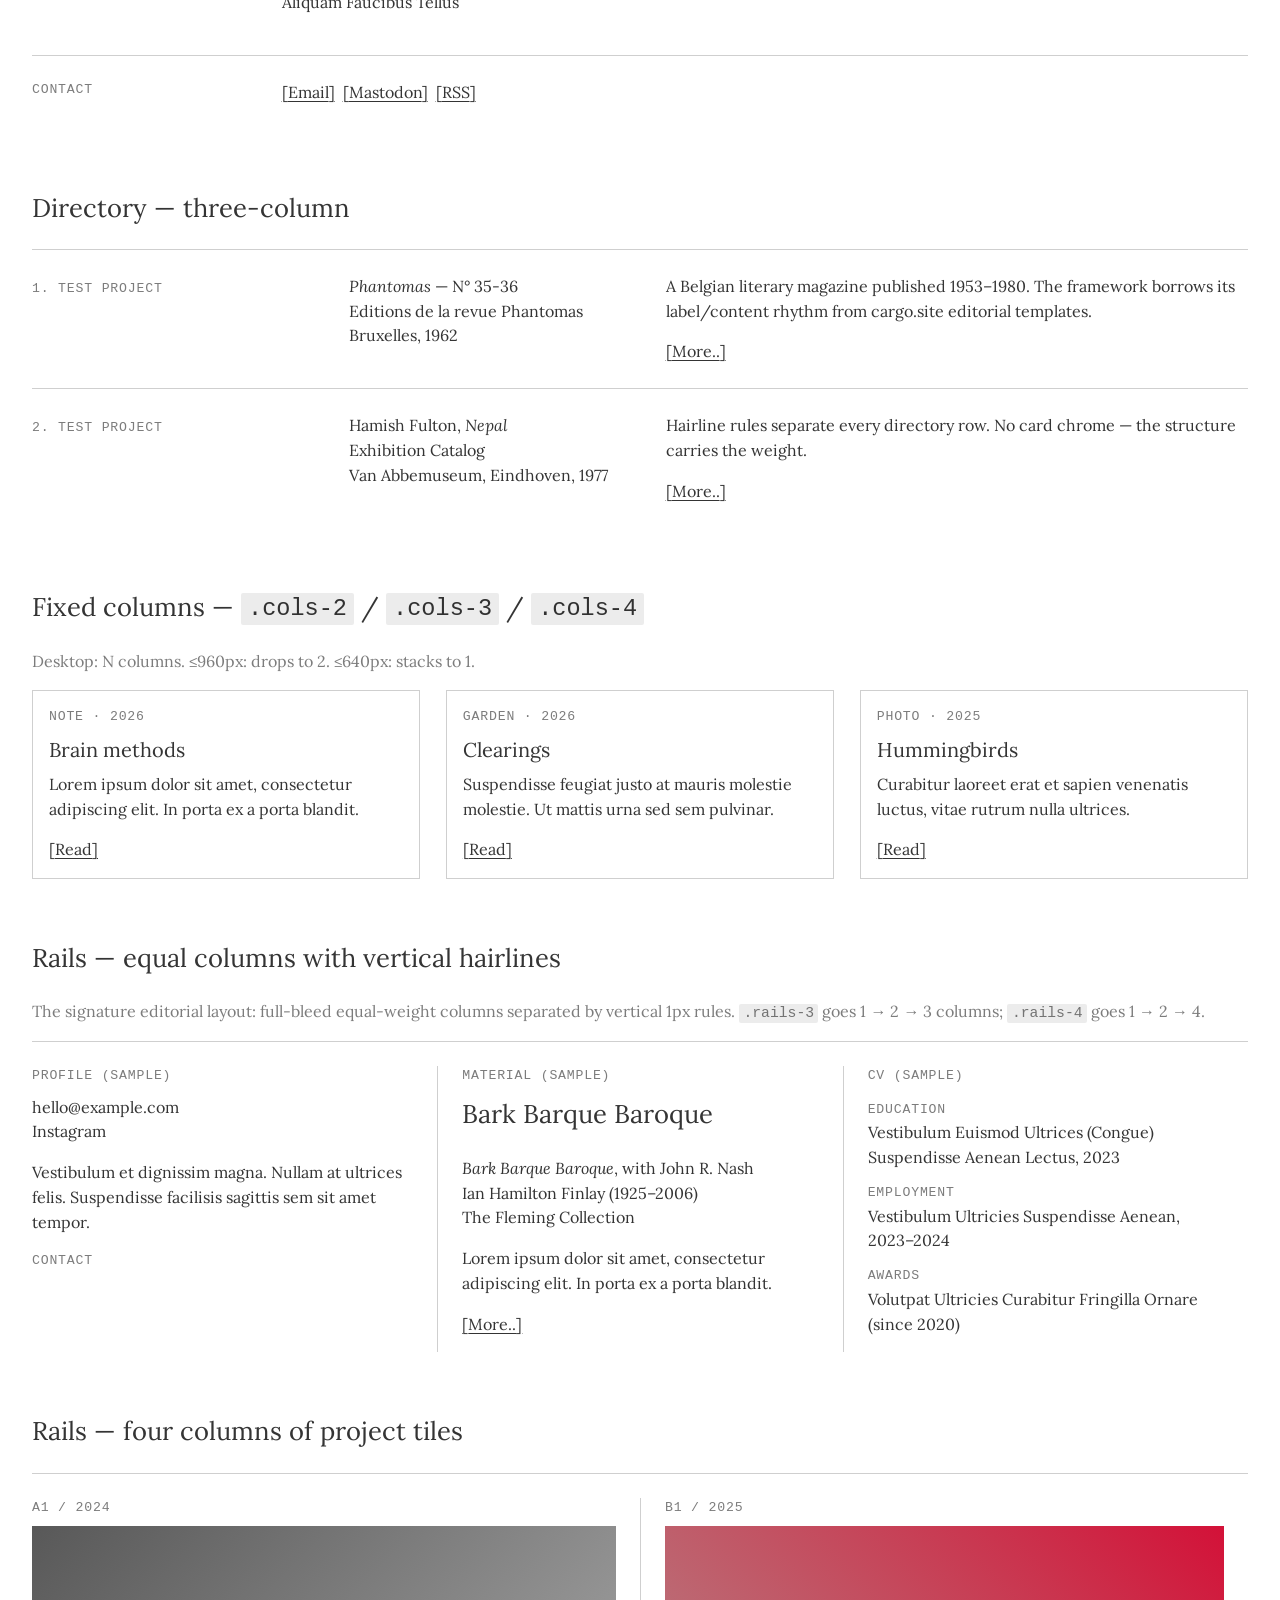
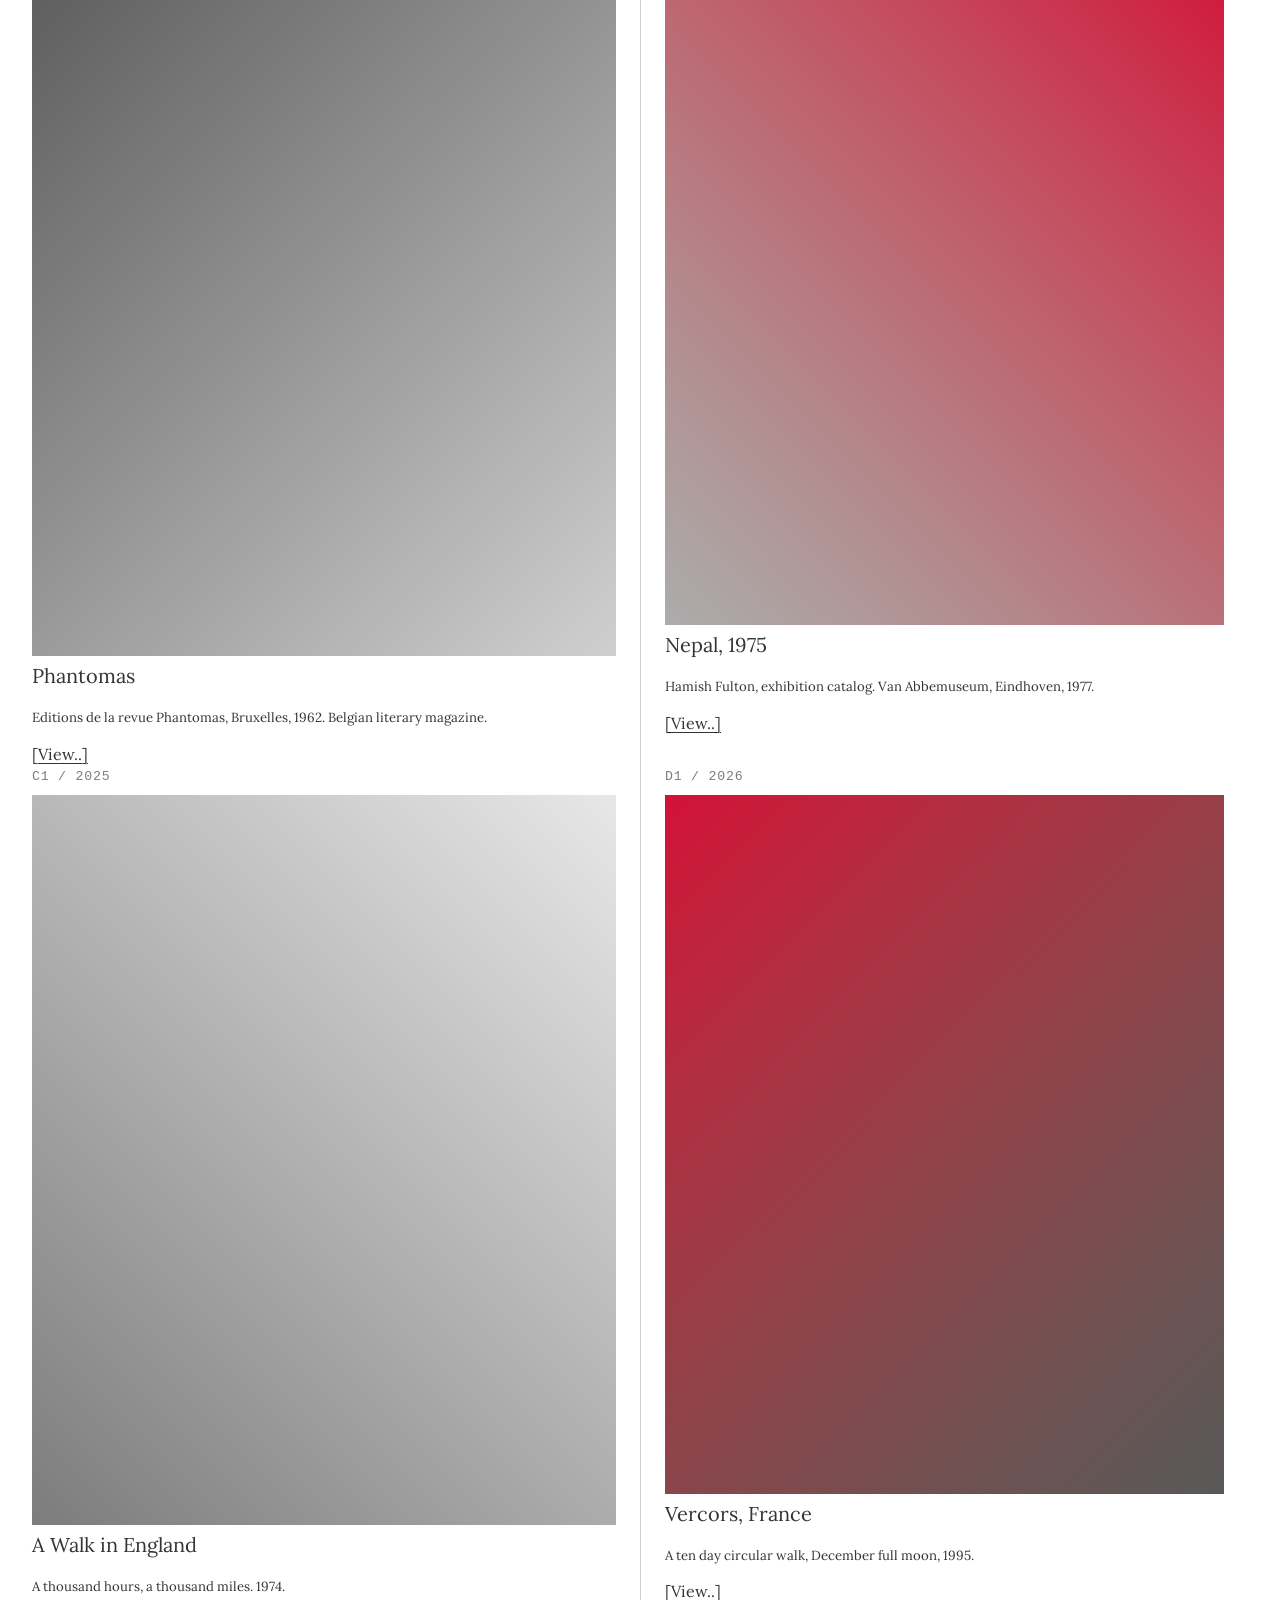
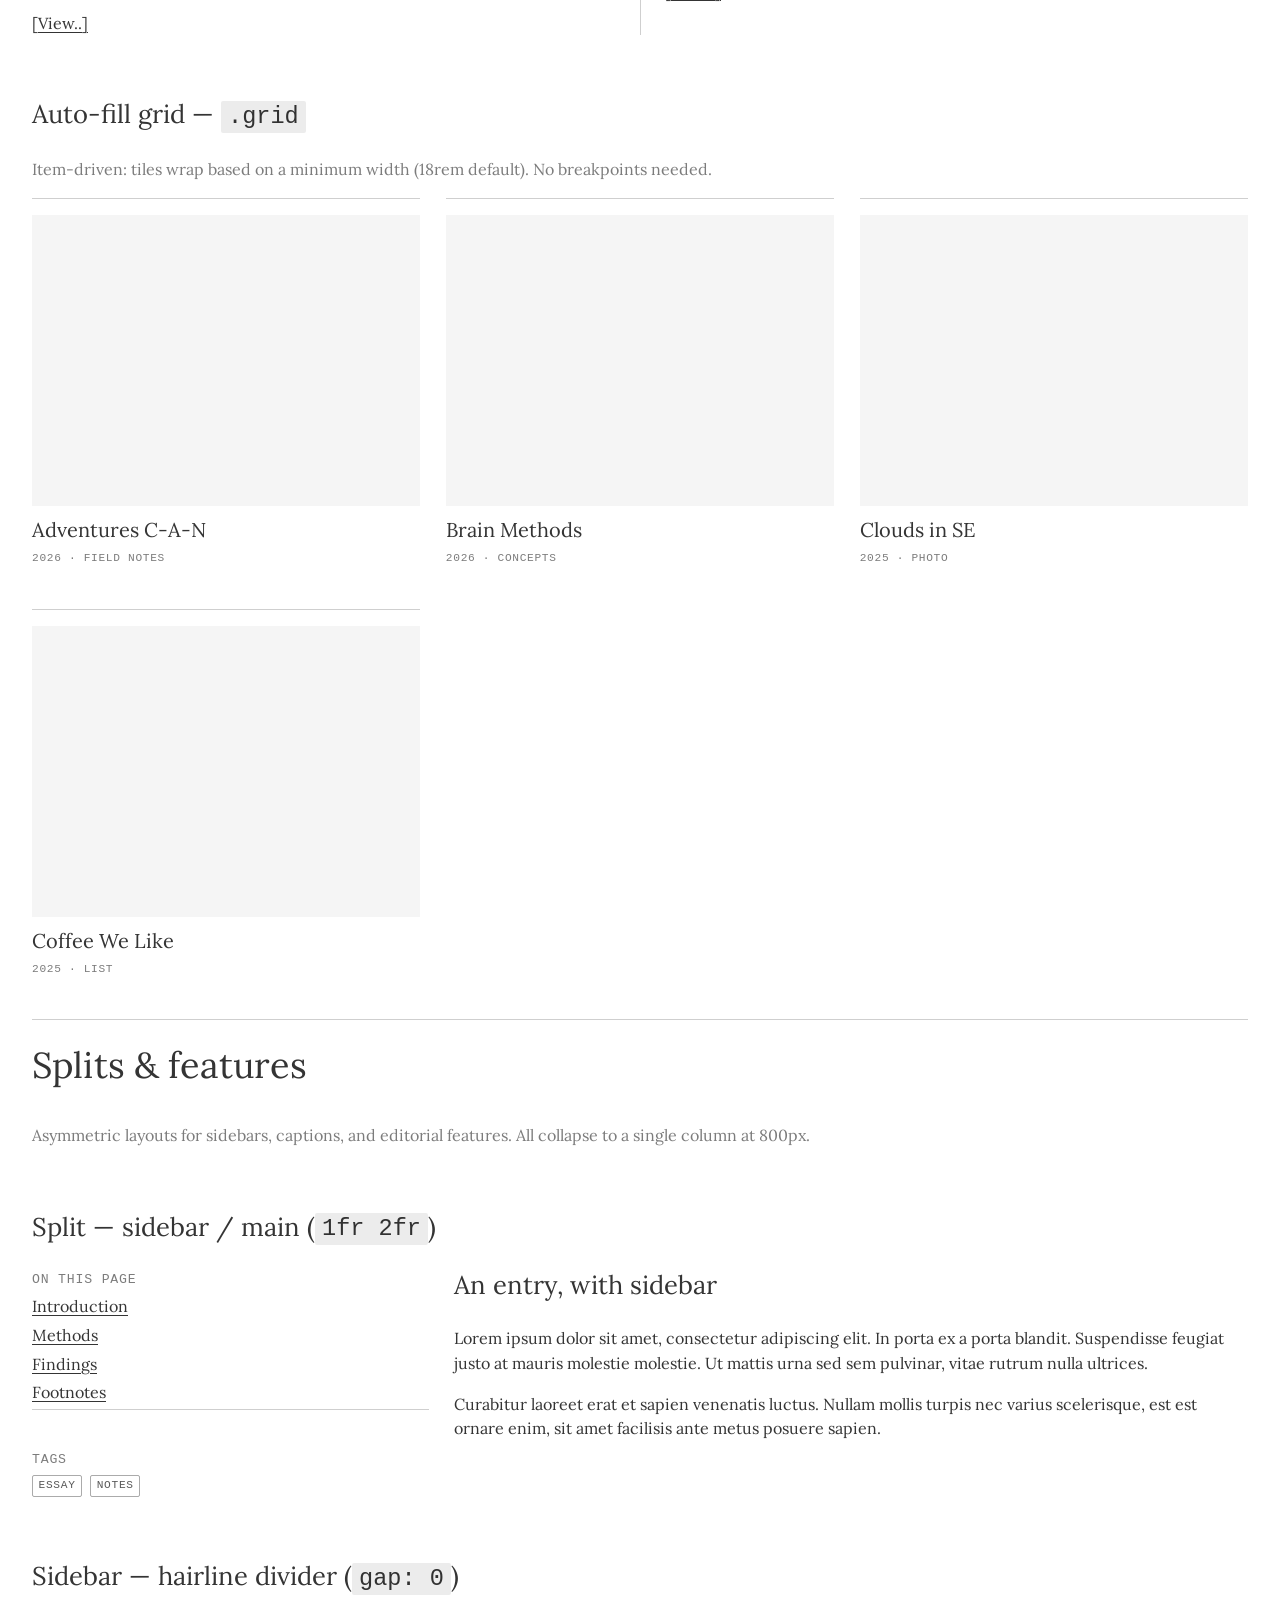
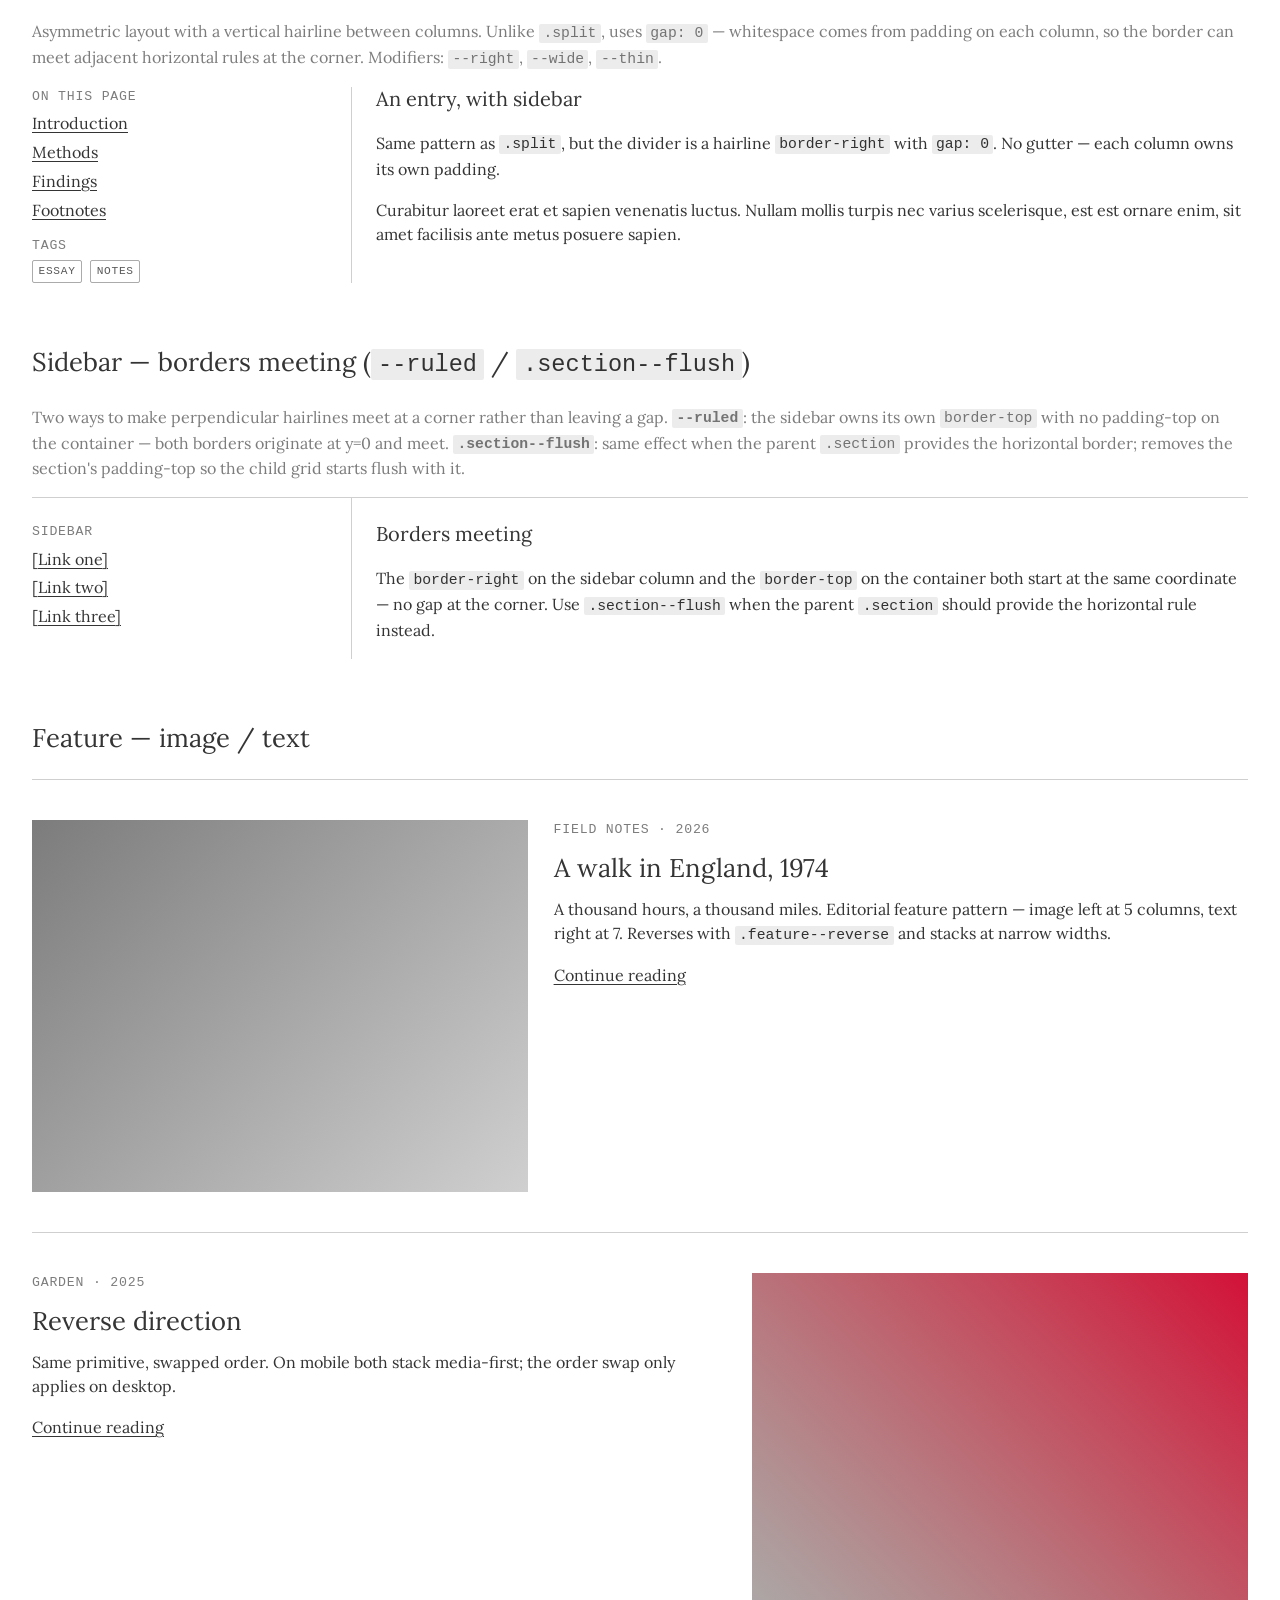
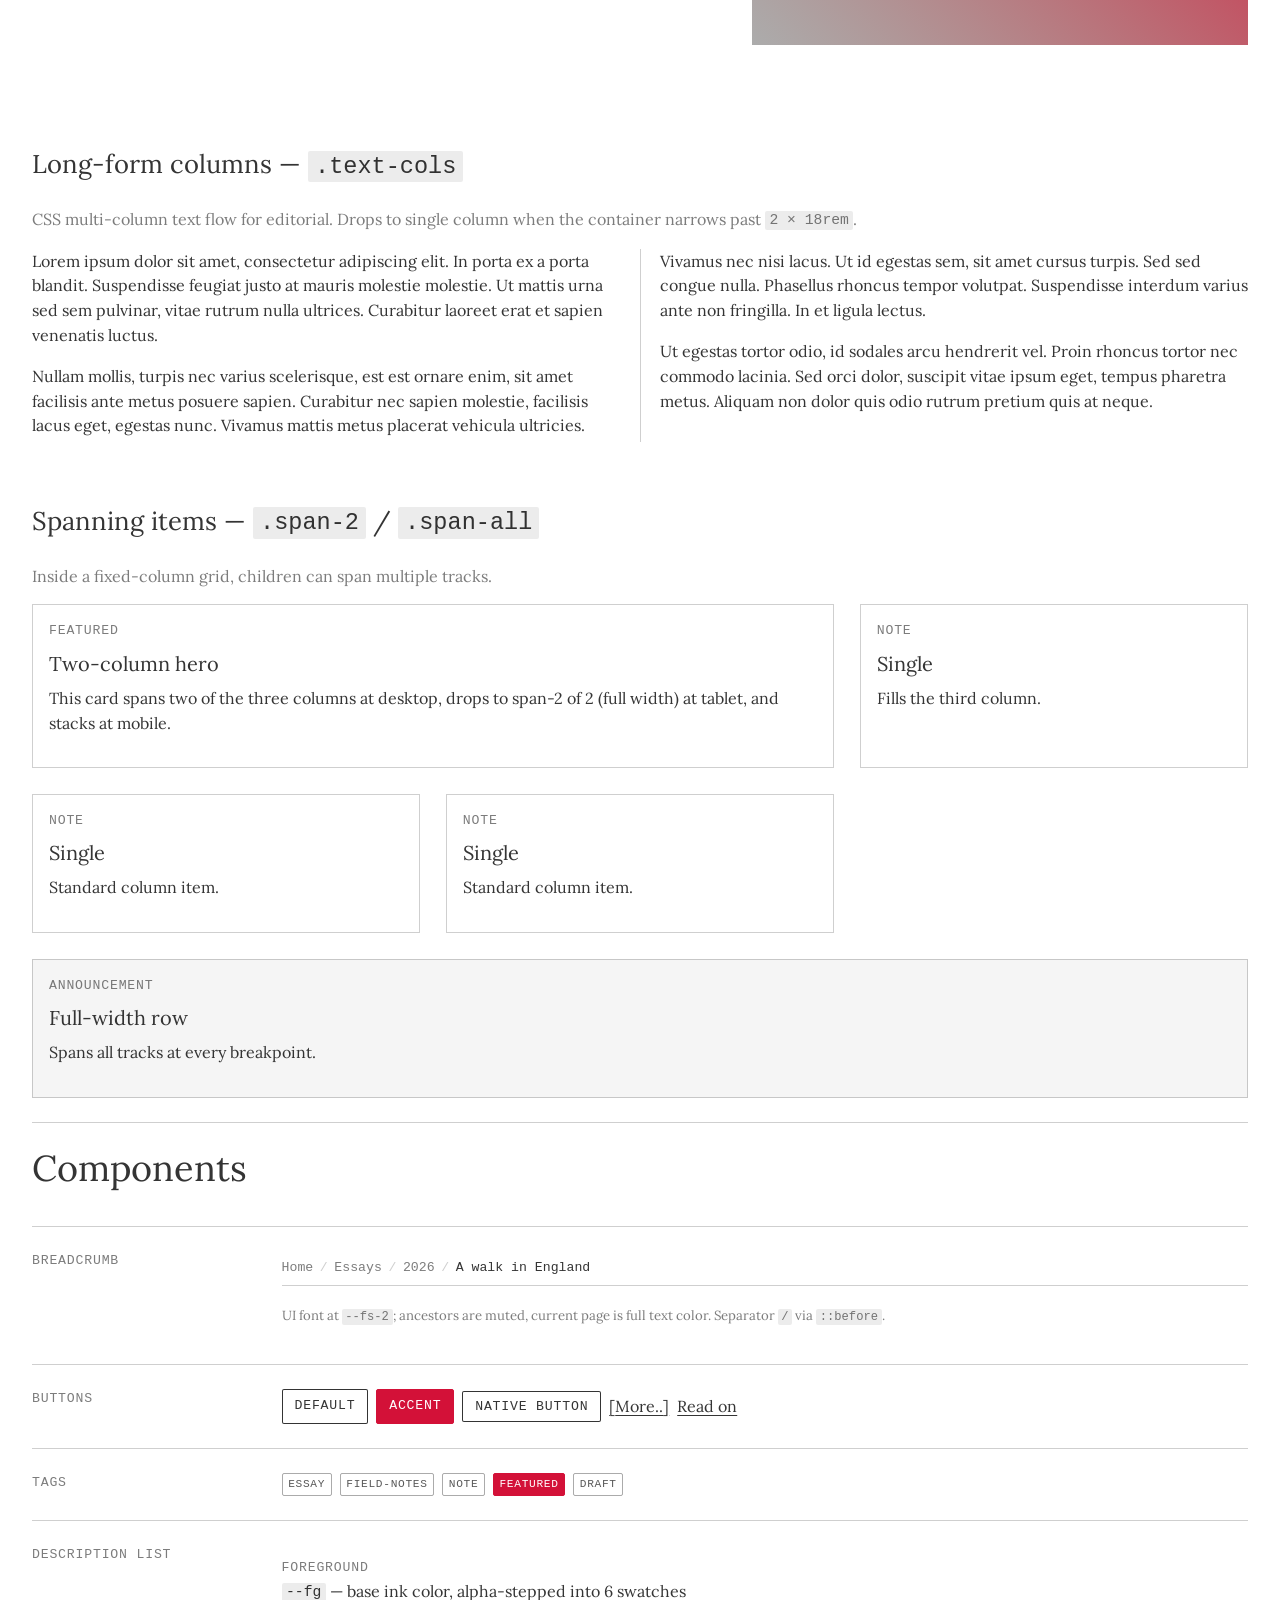
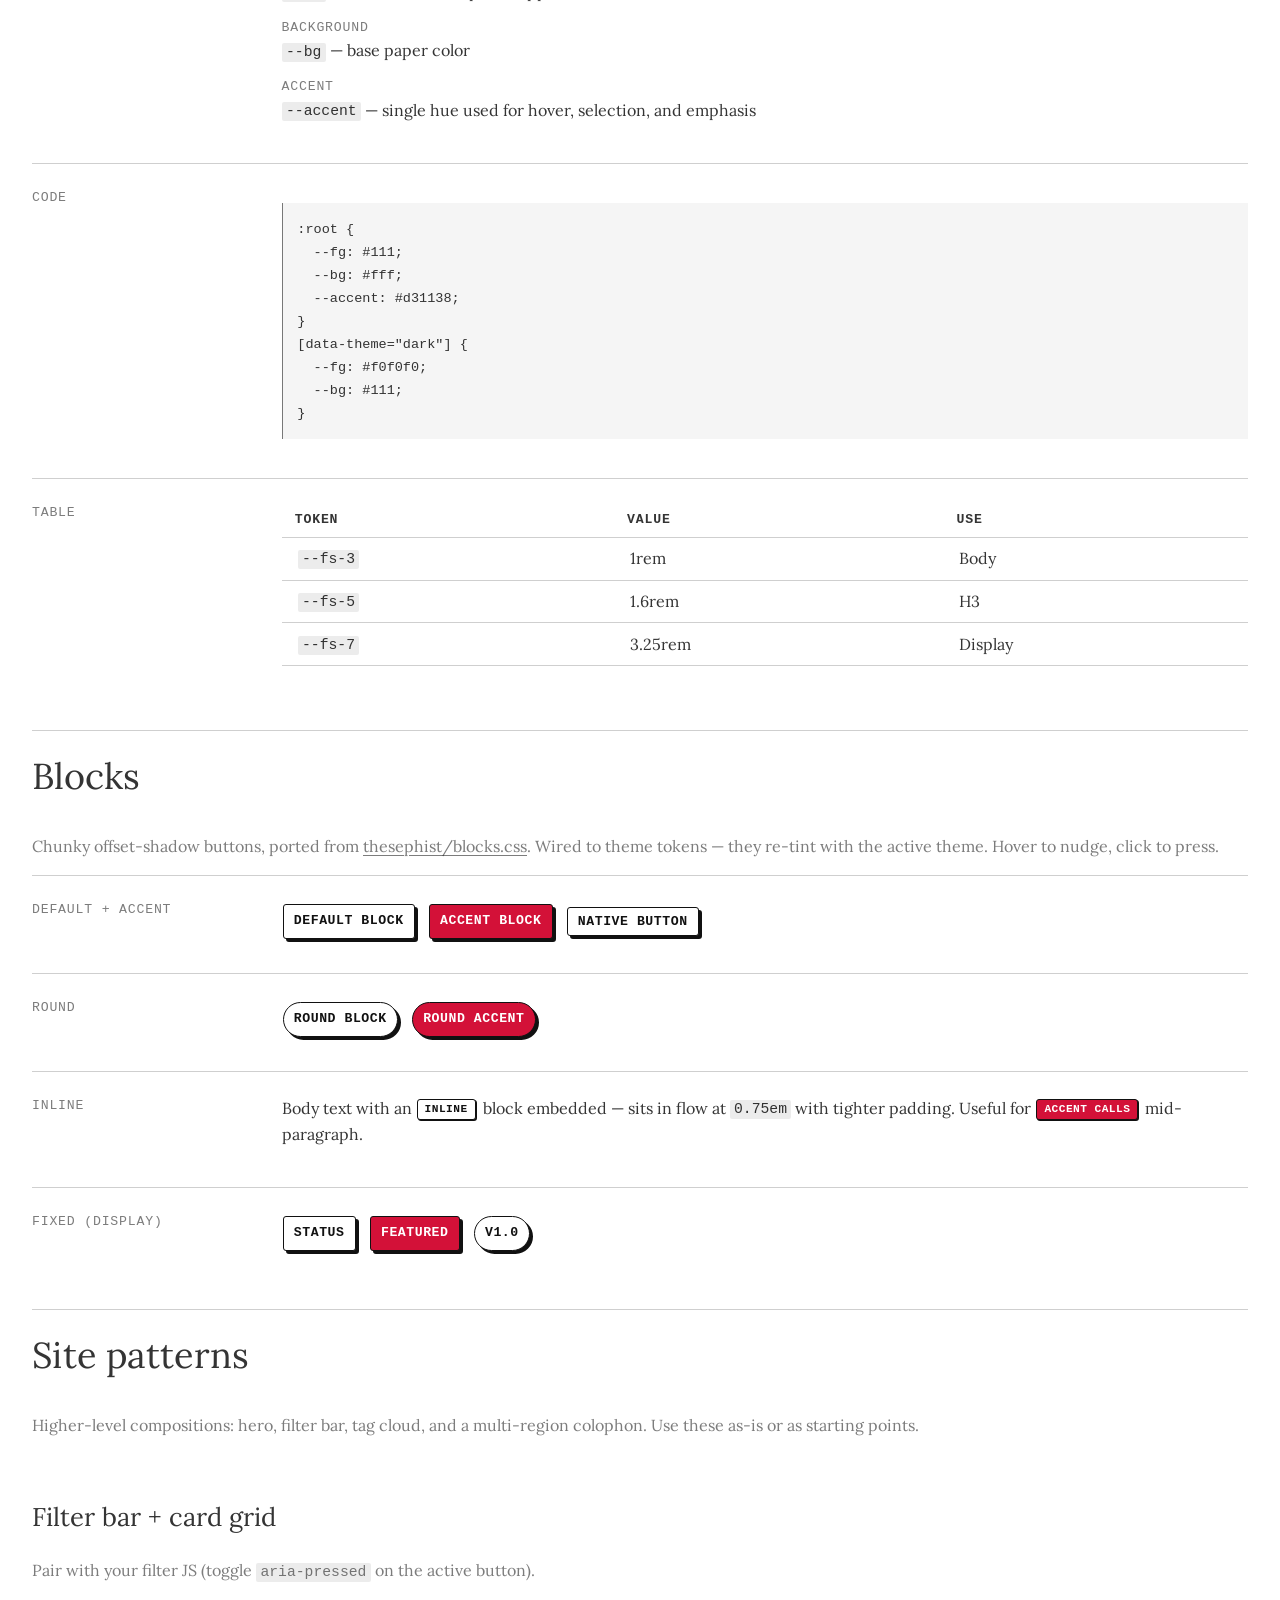
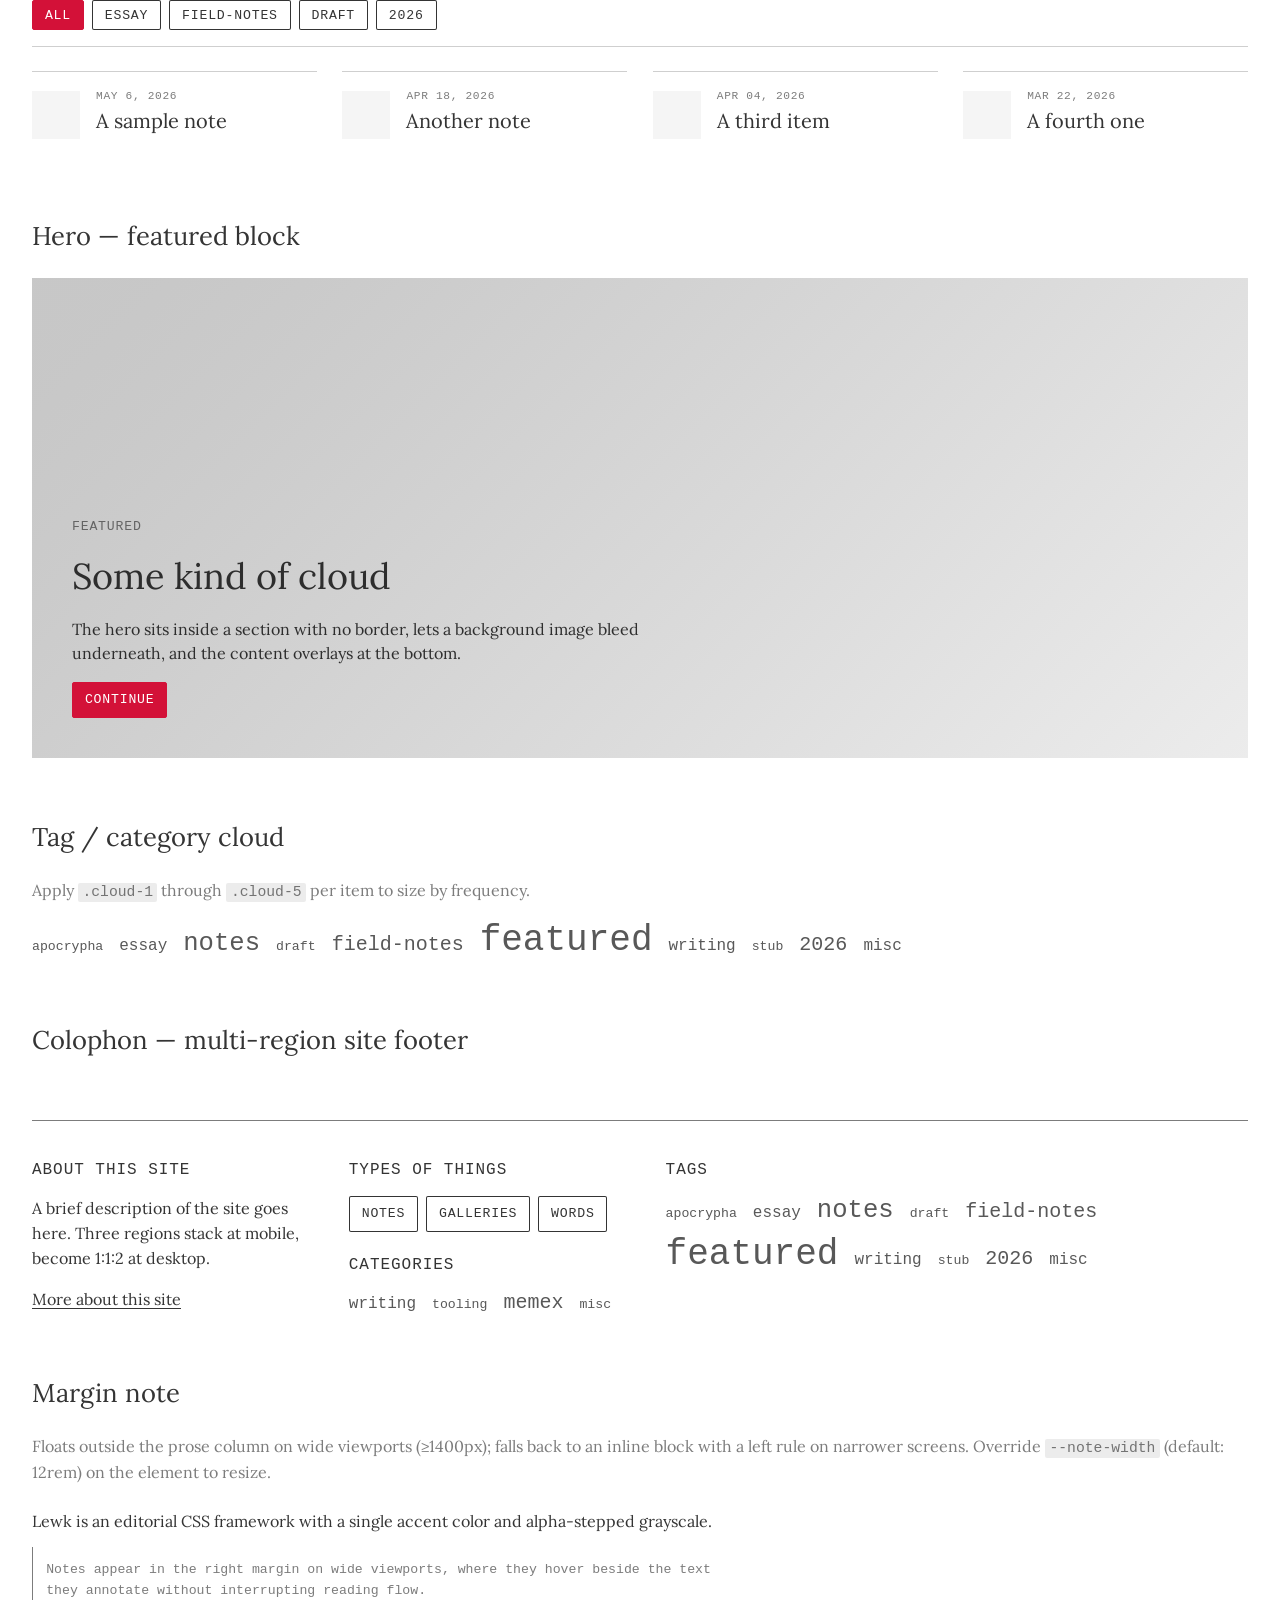
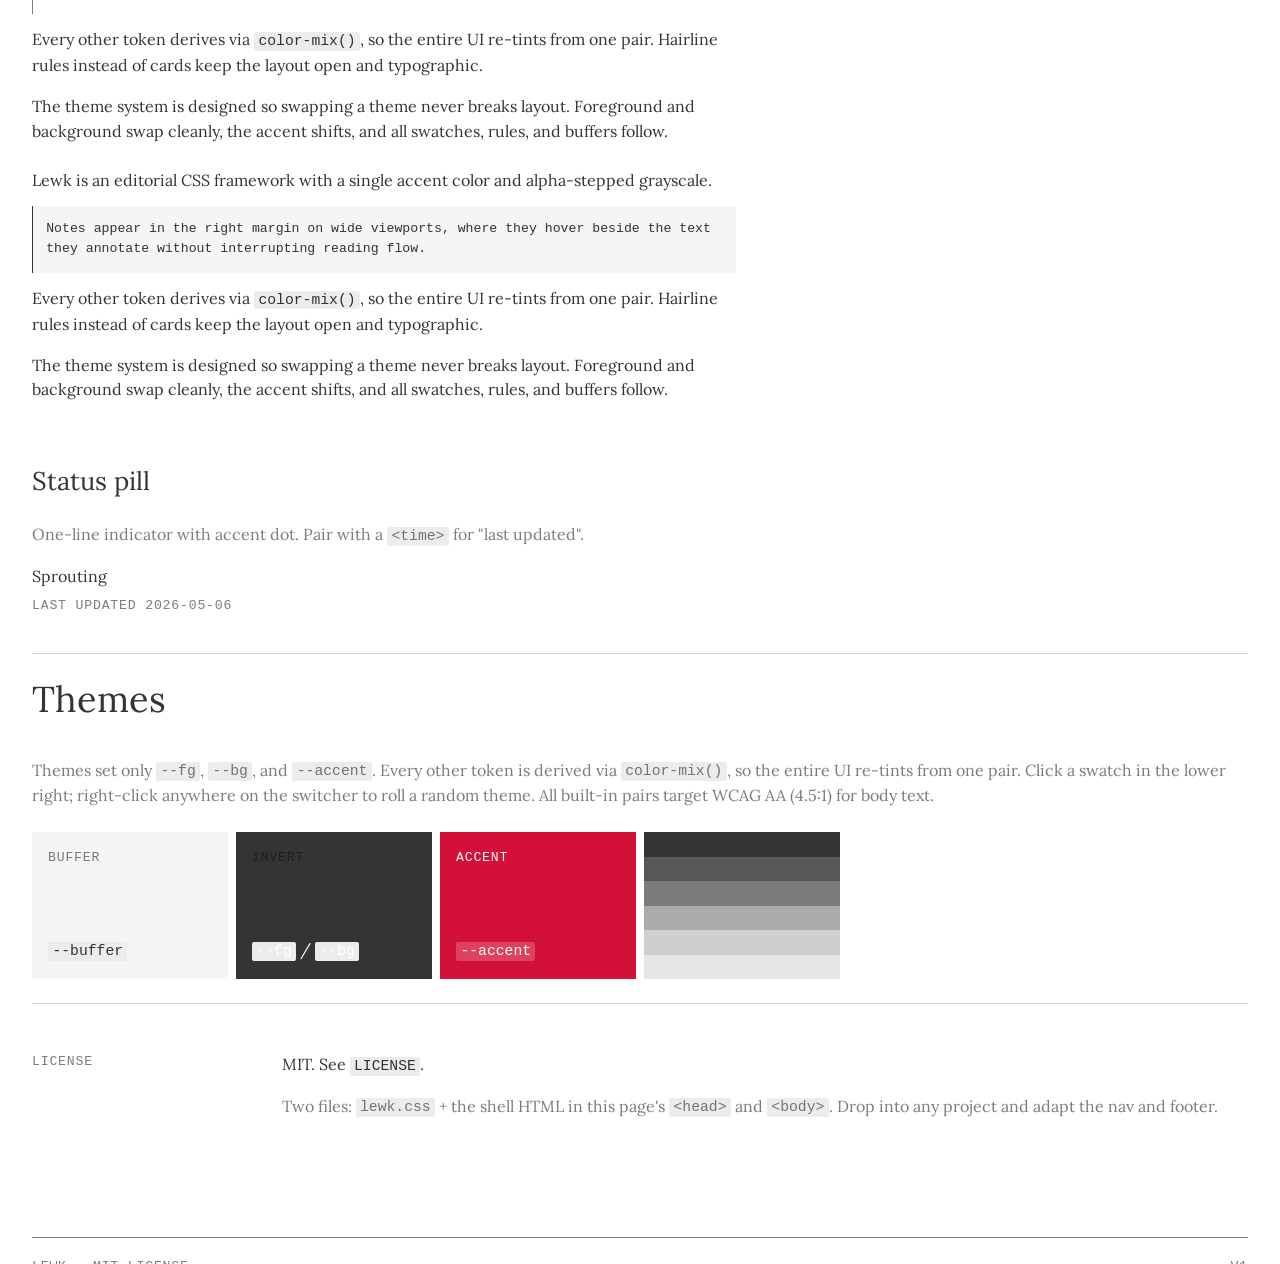
==== commit 8df292b8: "adds margin notes and color classes" ====
--- a/index.html
+++ b/index.html
@@ -578,6 +578,18 @@
         <a href="#" class="cloud-2">misc</a>
       </div>
     </section>
+  </div>
+
+  <h3 style="margin-top: var(--sp-5)">Margin note</h3>
+  <p class="muted">Floats outside the prose column on wide viewports (≥1400px); falls back to an inline block with a left rule on narrower screens. Override <code>--note-width</code> (default: 12rem) on the element to resize.</p>
+  <div class="prose" style="max-width: 44rem; margin-top: var(--sp-4);">
+    <p>Lewk is an editorial CSS framework with a single accent color and alpha-stepped grayscale. <span class="margin-note">Notes appear in the right margin on wide viewports, where they hover beside the text they annotate without interrupting reading flow.</span> Every other token derives via <code>color-mix()</code>, so the entire UI re-tints from one pair. Hairline rules instead of cards keep the layout open and typographic.</p>
+    <p>The theme system is designed so swapping a theme never breaks layout. Foreground and background swap cleanly, the accent shifts, and all swatches, rules, and buffers follow.</p>
+  </div>
+
+  <div class="prose" style="max-width: 44rem; margin-top: var(--sp-4);">
+    <p>Lewk is an editorial CSS framework with a single accent color and alpha-stepped grayscale. <span class="margin-note dark">Notes appear in the right margin on wide viewports, where they hover beside the text they annotate without interrupting reading flow.</span> Every other token derives via <code>color-mix()</code>, so the entire UI re-tints from one pair. Hairline rules instead of cards keep the layout open and typographic.</p>
+    <p>The theme system is designed so swapping a theme never breaks layout. Foreground and background swap cleanly, the accent shifts, and all swatches, rules, and buffers follow.</p>
   </div>
 
   <h3 style="margin-top: var(--sp-5)">Status pill</h3>
--- a/lewk.css
+++ b/lewk.css
@@ -733,6 +733,40 @@
 .prose h3 { margin-top: var(--sp-4); }
 .prose img { margin: var(--sp-4) 0; }
 
+/* margin note — floats outside the prose column on wide viewports; inline on narrow */
+.margin-note {
+  --note-width: 12rem;
+  font-family: var(--font-ui);
+  font-size: var(--fs-2);
+  color: var(--muted-color);
+  line-height: var(--leading-body);
+  padding: var(--sp-3);
+
+}
+@media (min-width: 1400px) {
+  .margin-note {
+    float: right;
+    clear: right;
+    width: var(--note-width);
+    margin-right: calc(-1 * (var(--note-width) + var(--gutter) * 2));
+    margin-left: var(--gutter);
+    margin-bottom: var(--sp-2);
+  }
+}
+@media (max-width: 1399px) {
+  .margin-note {
+    display: block;
+    margin: var(--sp-3) 0;
+    border-left: var(--rule-strong);
+  }
+}
+
+.margin-note.dark{
+    background: var(--buffer);
+    color: var(--text-color);
+    border-left: 1px solid;
+}
+
 /* footer */
 .footer {
   margin-top: var(--sp-6);
@@ -793,8 +827,30 @@
  * 5. UTILITIES
  * ========================================================= */
 
-.muted { color: var(--muted-color); }
+.fg    { color: var(--fg); }
+.bg    { color: var(--bg); }
 .accent { color: var(--accent); }
+.muted  { color: var(--muted-color); }
+
+.swatch-1 { color: var(--swatch-1); }
+.swatch-2 { color: var(--swatch-2); }
+.swatch-3 { color: var(--swatch-3); }
+.swatch-4 { color: var(--swatch-4); }
+.swatch-5 { color: var(--swatch-5); }
+.swatch-6 { color: var(--swatch-6); }
+
+.fg-bg         { background: var(--fg);             color: var(--bg); }
+.accent-bg     { background: var(--accent);          color: var(--bg); }
+.muted-bg      { background: var(--muted-color);     color: var(--bg); }
+.swatch-1-bg   { background: var(--swatch-1);        color: var(--bg); }
+.swatch-2-bg   { background: var(--swatch-2);        color: var(--bg); }
+.swatch-3-bg   { background: var(--swatch-3);        color: var(--bg); }
+.swatch-4-bg   { background: var(--swatch-4);        color: var(--bg); }
+.swatch-5-bg   { background: var(--swatch-5);        color: var(--text-color); }
+.swatch-6-bg   { background: var(--swatch-6);        color: var(--text-color); }
+.buffer-bg     { background: var(--buffer);          color: var(--text-color); }
+.buffer-strong-bg { background: var(--buffer-strong); color: var(--text-color); }
+
 .ui { font-family: var(--font-ui); text-transform: uppercase; font-size: var(--fs-2); letter-spacing: 0.06em; }
 .serif { font-family: var(--font-serif); }
 .mono { font-family: var(--font-mono); }
